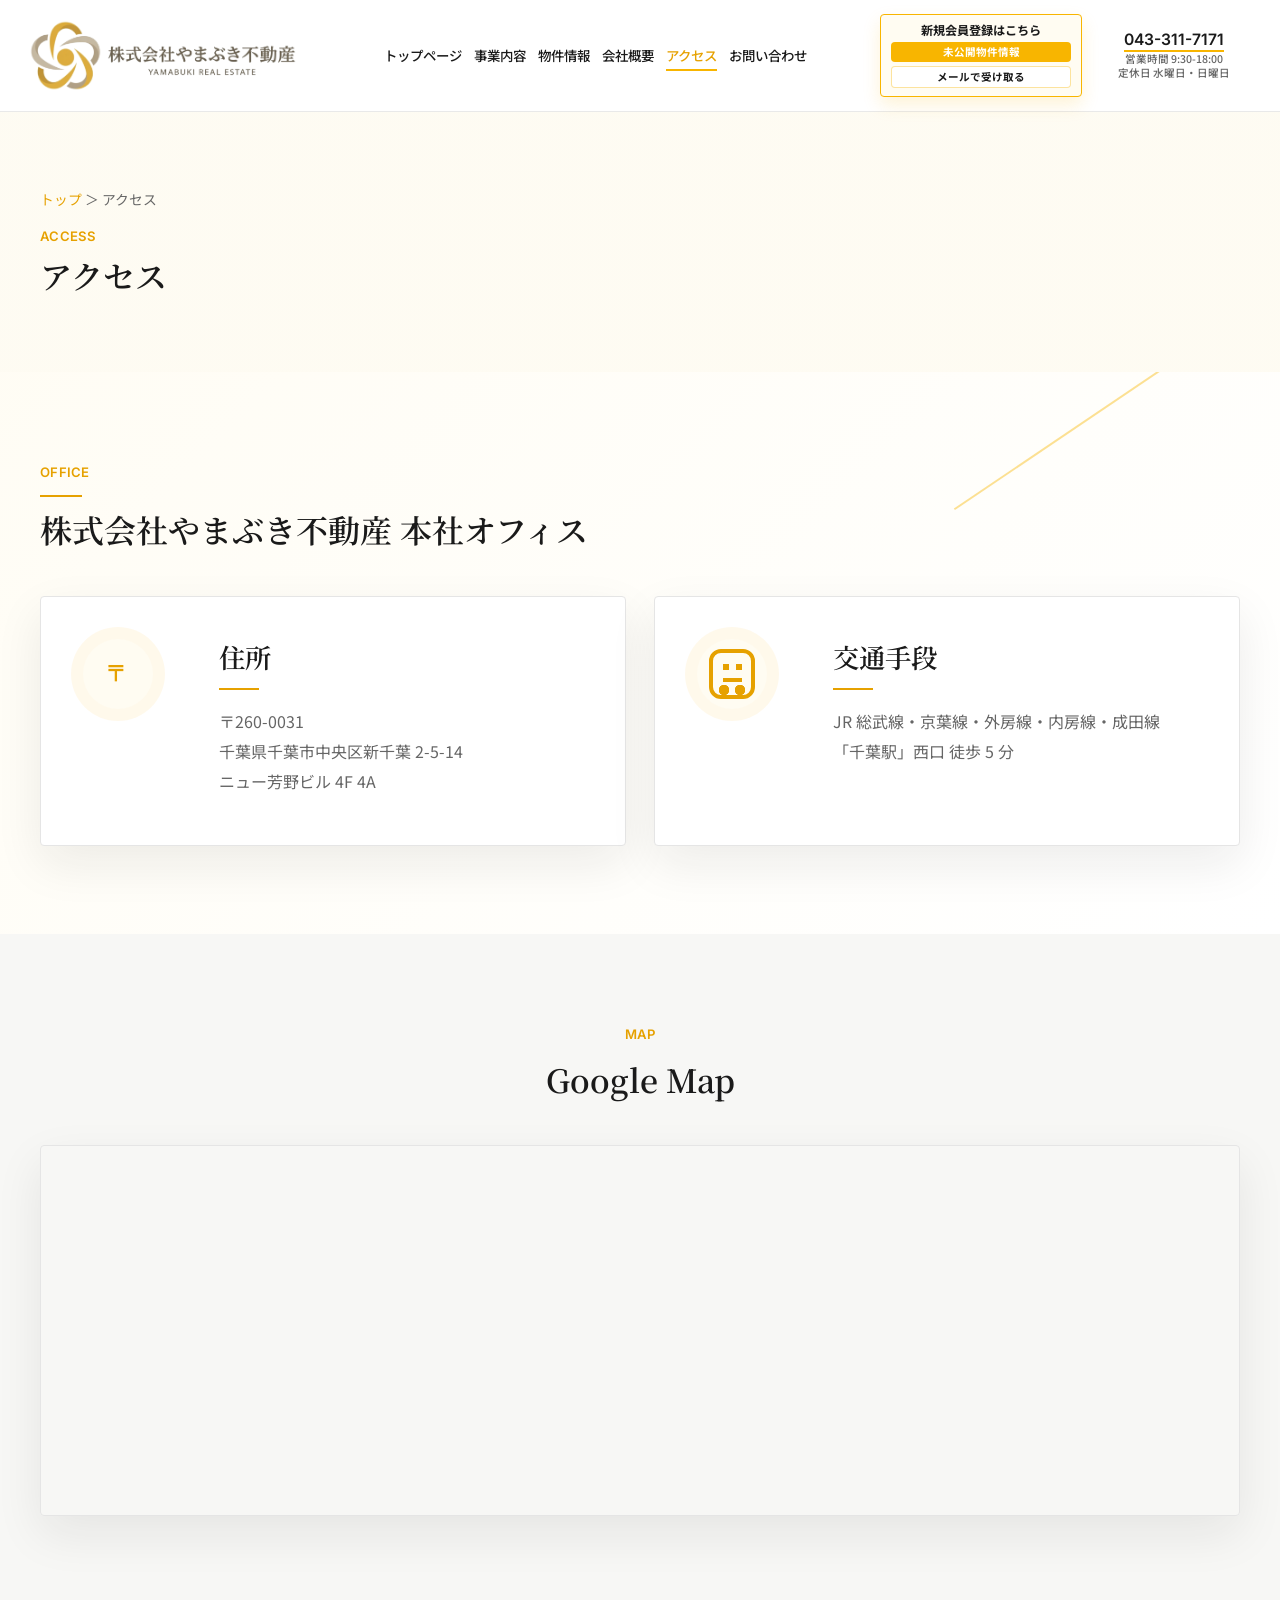
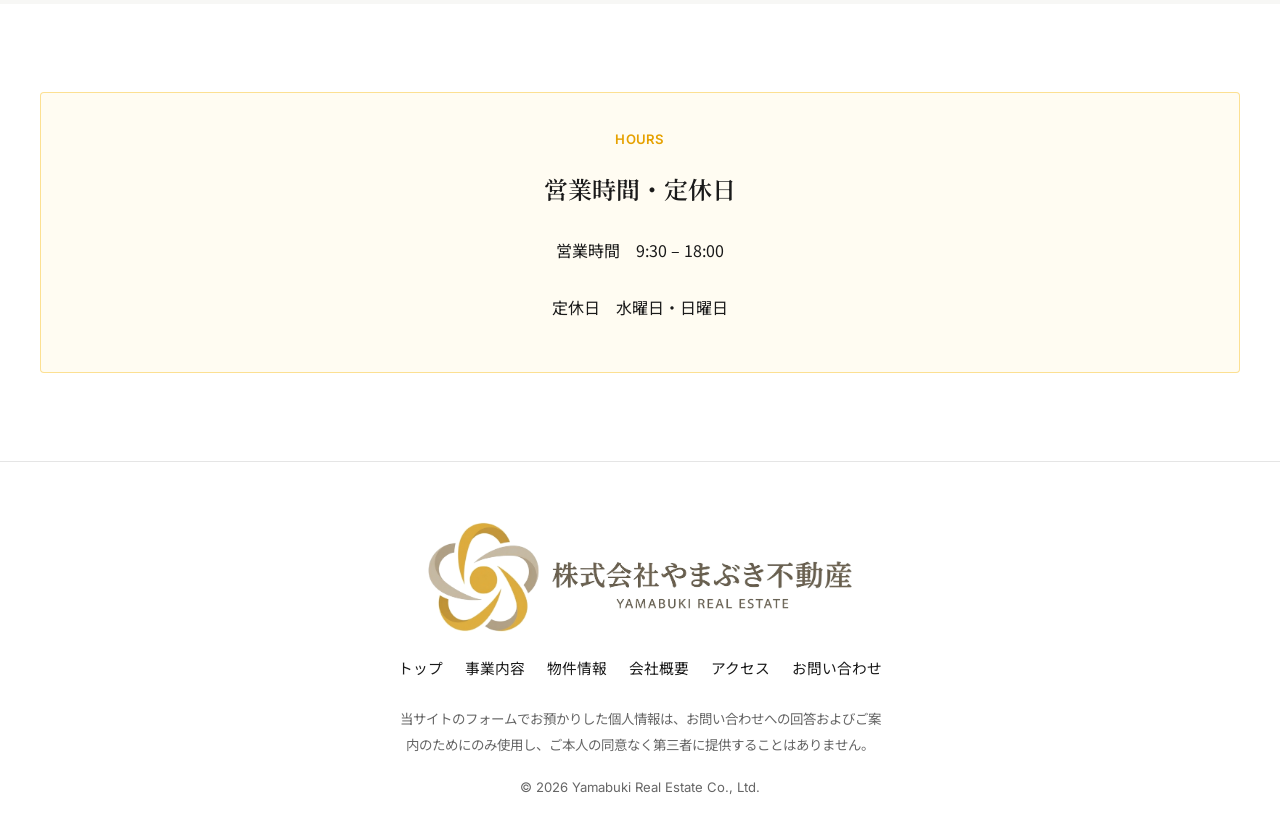
==== access.html @ e6d0cc7f "Initial website commit" ====
<!doctype html>
<html lang="ja">
  <head>
    <meta charset="utf-8">
    <meta name="viewport" content="width=device-width, initial-scale=1">
    <title>アクセス ｜ 株式会社やまぶき不動産</title>
    <meta name="description" content="千葉県千葉市中央区新千葉のオフィスへのアクセス・営業時間をご案内します。JR 千葉駅 西口より徒歩 5 分。">
    <meta property="og:type" content="website">
    <meta property="og:title" content="アクセス ｜ 株式会社やまぶき不動産">
    <meta property="og:description" content="千葉県千葉市中央区新千葉のオフィスへのアクセス・営業時間をご案内します。JR 千葉駅 西口より徒歩 5 分。">
    <meta property="og:image" content="https://yamabuki-re.co.jp/assets/og-image.jpg">
    <meta property="og:url" content="https://yamabuki-re.co.jp/access.html">
    <meta name="twitter:card" content="summary_large_image">
    <link rel="icon" href="assets/favicon.ico">
    <link rel="preconnect" href="https://fonts.googleapis.com">
    <link rel="preconnect" href="https://fonts.gstatic.com" crossorigin>
    <link href="https://fonts.googleapis.com/css2?family=Inter:wght@400;500;600&family=Noto+Sans+JP:wght@400;500;700&family=Noto+Serif+JP:wght@500;600&display=swap" rel="stylesheet">
    <link rel="stylesheet" href="styles.css">
    <script type="application/ld+json">
      {
        "@context": "https://schema.org",
        "@type": "RealEstateAgent",
        "name": "株式会社やまぶき不動産",
        "url": "https://yamabuki-re.co.jp/",
        "telephone": "+81-43-311-7171",
        "address": {
          "@type": "PostalAddress",
          "streetAddress": "新千葉2-5-14 ニュー芳野ビル4F 4A",
          "addressLocality": "千葉市中央区",
          "addressRegion": "千葉県",
          "postalCode": "260-0031",
          "addressCountry": "JP"
        },
        "openingHoursSpecification": [{
          "@type": "OpeningHoursSpecification",
          "dayOfWeek": ["Monday", "Tuesday", "Thursday", "Friday", "Saturday"],
          "opens": "09:30",
          "closes": "18:00"
        }]
      }
    </script>
  </head>
  <body>
    <header class="site-header" data-header>
      <a class="brand" href="index.html" aria-label="株式会社やまぶき不動産 トップへ">
        <img src="assets/logo-header-transparent.png" alt="株式会社やまぶき不動産">
      </a>
      <button class="menu-toggle" type="button" aria-label="メニューを開く" aria-expanded="false" data-menu-toggle>
        <span></span>
        <span></span>
      </button>
      <div class="header-panel" data-nav>
        <nav class="site-nav" aria-label="グローバルナビゲーション">
          <a href="index.html">トップページ</a>
          <a href="service.html">事業内容</a>
          <a href="property.html">物件情報</a>
          <a href="company.html">会社概要</a>
          <a class="is-active" href="access.html" aria-current="page">アクセス</a>
          <a href="contact.html">お問い合わせ</a>
        </nav>
        <div class="header-actions">
          <a class="member-card" href="property.html#member-form" aria-label="未公開物件情報のメール会員登録へ">
            <span>新規会員登録はこちら</span>
            <strong>未公開物件情報</strong>
            <em>メールで受け取る</em>
          </a>
          <div class="header-tel" aria-label="電話番号と営業時間">
            <a href="tel:0433117171">043-311-7171</a>
            <span>営業時間 9:30-18:00</span>
            <span>定休日 水曜日・日曜日</span>
          </div>
        </div>
      </div>
    </header>

    <main class="main-offset">
      <section class="page-hero page-hero--access" aria-labelledby="page-title">
        <div class="container">
          <div class="breadcrumb"><a href="index.html">トップ</a> ＞ アクセス</div>
          <p class="label">Access</p>
          <h1 id="page-title">アクセス</h1>
        </div>
      </section>

      <section class="section office-section" id="info" aria-labelledby="info-title">
        <div class="container">
          <div class="section__head">
            <p class="label">Office</p>
            <h2 id="info-title">株式会社やまぶき不動産 本社オフィス</h2>
          </div>
          <div class="overview-grid office-grid">
            <article class="info-card fade-in">
              <span class="office-icon office-icon--pin" aria-hidden="true"></span>
              <div class="office-card__body">
                <h3>住所</h3>
                <p>〒260-0031<br>千葉県千葉市中央区新千葉 2-5-14<br>ニュー芳野ビル 4F 4A</p>
              </div>
            </article>
            <article class="info-card fade-in">
              <span class="office-icon office-icon--train" aria-hidden="true"></span>
              <div class="office-card__body">
                <h3>交通手段</h3>
                <p>JR 総武線・京葉線・外房線・内房線・成田線<br>「千葉駅」西口 徒歩 5 分</p>
              </div>
            </article>
          </div>
        </div>
      </section>

      <section class="section section--gray" id="map" aria-labelledby="map-title">
        <div class="container">
          <div class="section__head section__head--center">
            <p class="label">Map</p>
            <h2 id="map-title">Google Map</h2>
          </div>
          <div class="map-frame">
            <iframe
              src="https://www.google.com/maps?q=%E5%8D%83%E8%91%89%E7%9C%8C%E5%8D%83%E8%91%89%E5%B8%82%E4%B8%AD%E5%A4%AE%E5%8C%BA%E6%96%B0%E5%8D%83%E8%91%892-5-14&output=embed"
              width="100%" height="360"
              style="border:0;"
              loading="lazy"
              referrerpolicy="no-referrer-when-downgrade"
              allowfullscreen></iframe>
          </div>
        </div>
      </section>

      <section class="section" id="hours" aria-labelledby="hours-title">
        <div class="container">
          <div class="hours-box fade-in">
            <p class="label">Hours</p>
            <h2 id="hours-title">営業時間・定休日</h2>
            <p>営業時間　9:30 – 18:00</p>
            <p>定休日　水曜日・日曜日</p>
          </div>
        </div>
      </section>
    </main>

    <footer class="site-footer">
      <div class="container footer-inner">
        <img class="footer-logo" src="assets/logo-header-transparent.png" alt="株式会社やまぶき不動産">
        <nav class="footer-nav" aria-label="フッターナビゲーション">
          <a href="index.html">トップ</a>
          <a href="service.html">事業内容</a>
          <a href="property.html">物件情報</a>
          <a href="company.html">会社概要</a>
          <a href="access.html">アクセス</a>
          <a href="contact.html">お問い合わせ</a>
        </nav>
        <p class="privacy-note">当サイトのフォームでお預かりした個人情報は、お問い合わせへの回答およびご案内のためにのみ使用し、ご本人の同意なく第三者に提供することはありません。</p>
        <p class="copyright">&copy; <span data-year></span> Yamabuki Real Estate Co., Ltd.</p>
      </div>
    </footer>

    <script src="script.js"></script>
  </body>
</html>
---- styles.css ----
:root {
  --yamabuki: #f8b500;
  --yamabuki-dark: #e6a100;
  --yamabuki-soft: #fffcf2;
  --text: #1a1a1a;
  --subtext: #666666;
  --border: #e5e5e5;
  --white: #ffffff;
  --gray: #f7f7f5;
  --shadow: 0 18px 48px rgba(26, 26, 26, 0.08);
  --max: 1200px;
}

* {
  box-sizing: border-box;
}

html {
  scroll-behavior: smooth;
}

body {
  margin: 0;
  color: var(--text);
  background: var(--white);
  font-family: "Noto Sans JP", "Yu Gothic", sans-serif;
  font-size: 16px;
  line-height: 1.9;
}

body.menu-open {
  overflow: hidden;
}

img {
  display: block;
  max-width: 100%;
}

a {
  color: inherit;
  text-decoration: none;
}

button,
input,
select,
textarea {
  font: inherit;
}

.container {
  width: min(var(--max), calc(100% - 48px));
  margin-inline: auto;
}

.site-header {
  position: fixed;
  z-index: 50;
  top: 0;
  left: 0;
  width: 100%;
  display: grid;
  grid-template-columns: minmax(260px, 360px) 1fr;
  gap: 22px;
  align-items: center;
  min-height: 112px;
  padding: 12px 48px;
  background: rgba(255, 255, 255, 0.96);
  border-bottom: 1px solid rgba(229, 229, 229, 0.85);
  backdrop-filter: blur(16px);
  transition: background-color 0.25s ease, box-shadow 0.25s ease, min-height 0.25s ease;
}

.site-header.is-scrolled {
  min-height: 96px;
  background: rgba(255, 255, 255, 0.98);
  box-shadow: 0 10px 28px rgba(26, 26, 26, 0.08);
}

.brand {
  display: inline-flex;
  align-items: center;
  min-width: 0;
}

.brand img {
  width: 340px;
  height: 84px;
  object-fit: contain;
  object-position: left center;
}

.header-panel {
  display: grid;
  grid-template-columns: minmax(420px, 1fr) auto;
  gap: 22px;
  align-items: center;
}

.site-nav {
  display: flex;
  justify-content: center;
  align-items: center;
  gap: clamp(14px, 1.8vw, 28px);
  white-space: nowrap;
}

.site-nav a {
  position: relative;
  padding: 10px 0;
  color: var(--text);
  font-weight: 500;
  font-size: 0.94rem;
  line-height: 1.4;
  transition: color 0.2s ease;
}

.site-nav a::after {
  position: absolute;
  right: 0;
  bottom: 4px;
  left: 0;
  height: 2px;
  background: var(--yamabuki);
  content: "";
  transform: scaleX(0);
  transform-origin: left;
  transition: transform 0.2s ease;
}

.site-nav a:hover,
.site-nav a:focus-visible,
.site-nav a.is-active {
  color: var(--yamabuki-dark);
}

.site-nav a:hover::after,
.site-nav a:focus-visible::after,
.site-nav a.is-active::after {
  transform: scaleX(1);
}

.header-actions {
  display: flex;
  gap: 14px;
  align-items: center;
  justify-content: flex-end;
  min-width: 392px;
}

.member-card {
  display: grid;
  gap: 4px;
  min-width: 202px;
  padding: 10px 14px;
  color: var(--text);
  background: var(--yamabuki-soft);
  border: 1px solid var(--yamabuki);
  border-radius: 4px;
  text-align: center;
  box-shadow: 0 8px 18px rgba(248, 181, 0, 0.16);
}

.member-card span {
  font-size: 0.86rem;
  font-weight: 700;
  line-height: 1.25;
}

.member-card strong,
.member-card em {
  display: block;
  padding: 3px 8px;
  color: #fff;
  background: var(--yamabuki);
  border-radius: 4px;
  font-size: 0.76rem;
  font-style: normal;
  font-weight: 700;
  line-height: 1.35;
}

.member-card em {
  color: var(--text);
  background: #fff;
  border: 1px solid rgba(248, 181, 0, 0.38);
}

.header-tel {
  display: grid;
  justify-items: center;
  color: var(--subtext);
  text-align: center;
  line-height: 1.35;
  min-width: 156px;
}

.header-tel a {
  color: var(--text);
  border-bottom: 2px solid var(--yamabuki);
  font-family: "Inter", sans-serif;
  font-size: 1.12rem;
  font-weight: 600;
  line-height: 1.25;
}

.header-tel span {
  font-size: 0.76rem;
  font-weight: 500;
}

.menu-toggle {
  display: none;
  width: 46px;
  height: 46px;
  align-items: center;
  justify-content: center;
  flex-direction: column;
  gap: 7px;
  padding: 0;
  background: var(--yamabuki);
  border: 0;
  border-radius: 50%;
  cursor: pointer;
}

.menu-toggle span {
  display: block;
  width: 20px;
  height: 2px;
  background: #fff;
}

.main-offset {
  padding-top: 112px;
}

.section {
  padding: 88px 0;
}

.section--soft {
  background: var(--yamabuki-soft);
}

.section--gray {
  background: var(--gray);
}

.section__head {
  max-width: 760px;
  margin-bottom: 44px;
}

.section__head--center {
  margin-inline: auto;
  text-align: center;
}

.label {
  margin: 0 0 10px;
  color: var(--yamabuki-dark);
  font-family: "Inter", sans-serif;
  font-size: 0.82rem;
  font-weight: 600;
  letter-spacing: 0.02em;
  text-transform: uppercase;
}

h1,
h2,
h3 {
  font-family: "Noto Serif JP", "Yu Mincho", serif;
  font-weight: 600;
  line-height: 1.4;
  text-wrap: balance;
  word-break: keep-all;
}

h1,
h2,
h3,
p {
  margin-top: 0;
}

.section__head h2,
.page-hero h1,
.cta-band h2,
.form-card h2,
.message-content h2,
.story-content h2 {
  margin-bottom: 0;
  font-size: 2rem;
}

.section__lead,
.lead {
  color: var(--subtext);
  font-size: 1.08rem;
}

.button {
  display: inline-flex;
  min-height: 50px;
  align-items: center;
  justify-content: center;
  gap: 10px;
  padding: 14px 32px;
  border: 1px solid transparent;
  border-radius: 4px;
  font-weight: 700;
  line-height: 1.4;
  cursor: pointer;
  transition: background-color 0.2s ease, color 0.2s ease, border-color 0.2s ease, transform 0.2s ease;
}

.button::after {
  content: ">";
  font-family: "Inter", sans-serif;
}

.button:hover,
.button:focus-visible {
  transform: translateY(-2px);
}

.button--primary {
  color: #fff;
  background: var(--yamabuki);
}

.button--primary:hover,
.button--primary:focus-visible {
  background: var(--yamabuki-dark);
}

.button--secondary {
  color: var(--text);
  background: transparent;
  border-color: var(--text);
}

.button--secondary:hover,
.button--secondary:focus-visible {
  color: #fff;
  background: var(--text);
}

.hero {
  position: relative;
  min-height: min(80vh, 720px);
  overflow: hidden;
  background:
    linear-gradient(90deg, rgba(0, 0, 0, 0.18), rgba(0, 0, 0, 0.04)),
    linear-gradient(135deg, rgba(248, 181, 0, 0.22), rgba(255, 255, 255, 0.08)),
    url("assets/hero.jpg") center / cover;
}

.hero__inner {
  position: relative;
  z-index: 1;
  display: grid;
  min-height: min(80vh, 720px);
  align-items: center;
  justify-items: end;
  width: min(var(--max), calc(100% - 96px));
  margin-inline: auto;
}

.vertical-title {
  display: flex;
  flex-direction: row-reverse;
  align-items: flex-start;
  justify-content: flex-end;
  gap: clamp(14px, 2vw, 28px);
  margin: 0 clamp(8px, 2vw, 28px) 0 0;
  color: #fff;
  font-size: clamp(2.7rem, 4.45vw, 4.8rem);
  line-height: 1.08;
  letter-spacing: 0;
}

.vertical-title span {
  display: inline-flex;
  align-items: center;
  justify-content: center;
  min-height: clamp(360px, 48vh, 520px);
  padding: 28px 16px;
  background: linear-gradient(180deg, rgba(248, 181, 0, 0.94), rgba(230, 161, 0, 0.9));
  box-shadow: 0 20px 46px rgba(26, 26, 26, 0.14);
  text-orientation: upright;
  writing-mode: vertical-rl;
}

.vertical-title span:nth-child(2) {
  min-height: clamp(300px, 38vh, 430px);
  margin-top: clamp(58px, 8vh, 96px);
}

.quick-lead {
  position: relative;
  display: grid;
  width: min(1040px, calc(100% - 96px));
  grid-template-columns: repeat(2, minmax(0, 1fr));
  gap: 28px;
  margin: 64px auto 0;
}

.quick-lead::after {
  position: absolute;
  right: 12%;
  bottom: -18px;
  left: 12%;
  height: 1px;
  background: linear-gradient(90deg, transparent, rgba(248, 181, 0, 0.42), transparent);
  content: "";
}

.card,
.quick-lead article,
.service-card,
.reason-card,
.link-card,
.overview-card,
.flow-card,
.info-card,
.form-card {
  background: #fff;
  border: 1px solid var(--border);
  border-radius: 4px;
  box-shadow: 0 10px 28px rgba(26, 26, 26, 0.04);
}

.quick-lead article,
.reason-card,
.overview-card,
.flow-card,
.info-card {
  padding: 28px;
}

.quick-lead article {
  position: relative;
  z-index: 1;
  min-height: 228px;
  overflow: hidden;
  padding: 34px 92px 34px 34px;
  border-top: 3px solid var(--yamabuki);
  box-shadow: 0 18px 42px rgba(26, 26, 26, 0.08);
}

.quick-lead article::before {
  position: absolute;
  top: 28px;
  right: 28px;
  width: 54px;
  height: 54px;
  background:
    linear-gradient(90deg, transparent 42%, var(--yamabuki-dark) 42% 58%, transparent 58%),
    linear-gradient(transparent 42%, var(--yamabuki-dark) 42% 58%, transparent 58%),
    var(--yamabuki-soft);
  border: 1px solid rgba(248, 181, 0, 0.25);
  border-radius: 50%;
  content: "";
}

.quick-lead span,
.card-number {
  color: var(--yamabuki-dark);
  font-family: "Inter", sans-serif;
  font-weight: 600;
}

.quick-lead span {
  display: inline-block;
  margin-bottom: 12px;
  font-size: 1.5rem;
}

.quick-lead h2,
.reason-card h3,
.overview-card h3,
.flow-card h3,
.info-card h3 {
  margin: 8px 0 12px;
  font-size: 1.25rem;
}

.quick-lead p,
.reason-card p,
.overview-card p,
.flow-card p,
.info-card p {
  margin-bottom: 0;
  color: var(--subtext);
}

.news {
  background: var(--gray);
}

.news-layout {
  display: grid;
  grid-template-columns: 220px 1fr;
  gap: 56px;
}

.news-list {
  border-top: 1px solid var(--border);
}

.news-item {
  display: grid;
  grid-template-columns: 140px 1fr;
  gap: 24px;
  padding: 22px 0;
  border-bottom: 1px solid var(--border);
}

.news-item time {
  color: var(--yamabuki-dark);
  font-family: "Inter", sans-serif;
  font-weight: 600;
}

.news-item p {
  margin: 0;
}

.news-item--empty {
  grid-template-columns: 1fr;
}

.service-grid,
.page-card-grid {
  display: grid;
  grid-template-columns: repeat(3, minmax(0, 1fr));
  gap: 24px;
}

.reason-grid {
  display: grid;
  grid-template-columns: repeat(2, minmax(0, 1fr));
  gap: 36px;
}

#reason {
  background: linear-gradient(135deg, #fff, var(--yamabuki-soft));
}

#reason.reason-section {
  padding: 96px 0;
  background:
    radial-gradient(circle at 50% 22%, rgba(248, 181, 0, 0.12), transparent 36%),
    linear-gradient(135deg, #fff, var(--yamabuki-soft));
}

#reason .section__head {
  margin-bottom: 50px;
}

.reason-card {
  position: relative;
  overflow: hidden;
  min-height: 260px;
  padding: 48px 52px;
  background: rgba(255, 255, 255, 0.94);
  border-color: rgba(248, 181, 0, 0.28);
  box-shadow: 0 20px 46px rgba(26, 26, 26, 0.08);
}

.reason-icon {
  display: grid;
  width: 62px;
  height: 62px;
  place-items: center;
  margin-bottom: 18px;
  color: var(--yamabuki-dark);
  background: var(--yamabuki-soft);
  border: 1px solid rgba(248, 181, 0, 0.24);
  border-radius: 50%;
  box-shadow: inset 0 0 0 8px rgba(255, 255, 255, 0.58);
}

.reason-icon svg {
  width: 34px;
  height: 34px;
  fill: none;
  stroke: currentColor;
  stroke-linecap: round;
  stroke-linejoin: round;
  stroke-width: 2.2;
}

.reason-icon--network svg {
  width: 38px;
  height: 38px;
}

.reason-card .card-number {
  display: inline-block;
  margin-bottom: 14px;
  font-size: 0.95rem;
}

.reason-card h3 {
  margin-top: 0;
  font-size: 1.65rem;
}

.reason-card p {
  line-height: 2;
}

.overview-intro {
  max-width: none;
  margin-inline: auto;
  padding: 48px 52px;
  background:
    linear-gradient(135deg, rgba(255, 252, 242, 0.72), rgba(255, 255, 255, 0.96)),
    #fff;
  border: 1px solid rgba(248, 181, 0, 0.22);
  border-left: 4px solid var(--yamabuki);
  border-radius: 4px;
  box-shadow: 0 20px 46px rgba(26, 26, 26, 0.08);
}

.overview-intro h2 {
  font-size: clamp(1.55rem, 2.2vw, 2.15rem);
  white-space: nowrap;
}

.overview-intro .section__lead {
  max-width: 980px;
  margin: 14px 0 0;
}

.overview-intro .label::after {
  display: block;
  width: 36px;
  height: 2px;
  margin-top: 10px;
  background: var(--yamabuki-dark);
  content: "";
}

.overview-grid {
  display: grid;
  grid-template-columns: repeat(2, minmax(0, 1fr));
  gap: 24px;
}

.overview-card {
  overflow: hidden;
}

.overview-card--media {
  padding: 0;
}

.overview-card__image {
  width: 100%;
  height: 260px;
  object-fit: cover;
}

.overview-card__body {
  display: flex;
  min-height: 280px;
  flex-direction: column;
  padding: 30px;
}

.overview-card__body .text-link {
  margin-top: auto;
}

.page-card-grid {
  grid-template-columns: repeat(4, minmax(0, 1fr));
}

.member-banner,
.cta-band {
  display: grid;
  grid-template-columns: minmax(0, 1fr) auto;
  gap: 28px;
  align-items: center;
  padding: 42px;
  background: var(--yamabuki-soft);
  border: 1px solid rgba(248, 181, 0, 0.4);
  border-radius: 4px;
}

.member-banner h2,
.cta-band h2 {
  margin-bottom: 8px;
}

.member-banner p,
.cta-band p {
  margin-bottom: 0;
  color: var(--subtext);
}

.link-card {
  display: flex;
  flex-direction: column;
  overflow: hidden;
  height: 100%;
}

.link-card__image {
  min-height: 180px;
  background:
    linear-gradient(135deg, rgba(248, 181, 0, 0.32), rgba(255, 255, 255, 0.1)),
    var(--gray);
  background-size: cover;
  background-position: center;
}

.link-card__image--service {
  background-image: linear-gradient(135deg, rgba(248, 181, 0, 0.22), rgba(255, 255, 255, 0.08)), url("assets/card-service.jpg");
}

.link-card__image--company {
  background-image: linear-gradient(135deg, rgba(248, 181, 0, 0.22), rgba(255, 255, 255, 0.08)), url("assets/card-company.jpg");
}

.link-card__image--access {
  background-image: linear-gradient(135deg, rgba(248, 181, 0, 0.22), rgba(255, 255, 255, 0.08)), url("assets/card-access.jpg");
}

.link-card__image--contact {
  background-image: linear-gradient(135deg, rgba(248, 181, 0, 0.22), rgba(255, 255, 255, 0.08)), url("assets/card-contact.jpg");
}

.link-card__body {
  display: flex;
  flex: 1;
  flex-direction: column;
  padding: 24px;
}

.link-card h3 {
  margin-bottom: 10px;
  font-size: 1.25rem;
}

.link-card p {
  margin-bottom: 18px;
  color: var(--subtext);
}

.text-link {
  display: inline-flex;
  align-items: center;
  gap: 8px;
  margin-top: auto;
  color: var(--yamabuki-dark);
  font-weight: 700;
}

.text-link::after {
  content: ">";
  font-family: "Inter", sans-serif;
}

.page-hero {
  min-height: 260px;
  display: grid;
  align-items: center;
  background:
    linear-gradient(rgba(255, 252, 242, 0.86), rgba(255, 252, 242, 0.86)),
    var(--gray);
  background-size: cover;
  background-position: center;
}

.page-hero--service {
  background-image: linear-gradient(rgba(255, 252, 242, 0.86), rgba(255, 252, 242, 0.86)), url("assets/page-hero/service.jpg");
}

.page-hero--property {
  background-image: linear-gradient(rgba(255, 252, 242, 0.86), rgba(255, 252, 242, 0.86)), url("assets/page-hero/property.jpg");
}

.page-hero--company {
  background-image: linear-gradient(rgba(255, 252, 242, 0.86), rgba(255, 252, 242, 0.86)), url("assets/page-hero/company.jpg");
}

.page-hero--access {
  background-image: linear-gradient(rgba(255, 252, 242, 0.86), rgba(255, 252, 242, 0.86)), url("assets/page-hero/access.jpg");
}

.page-hero--contact {
  background-image: linear-gradient(rgba(255, 252, 242, 0.86), rgba(255, 252, 242, 0.86)), url("assets/page-hero/contact.jpg");
}

.breadcrumb {
  margin-bottom: 12px;
  color: var(--subtext);
  font-size: 0.86rem;
}

.breadcrumb a {
  color: var(--yamabuki-dark);
}

.page-hero .label {
  margin-bottom: 4px;
}

.page-hero h1 {
  font-size: 2rem;
}

.service-card {
  padding: 30px;
}

.service-card h3 {
  margin: 10px 0 12px;
  font-size: 1.28rem;
}

.service-card p {
  color: var(--subtext);
}

.brokerage-diagram-image {
  max-width: 1120px;
  margin: 0 auto;
  overflow: hidden;
  background: #fffdf6;
  border: 1px solid rgba(248, 181, 0, 0.22);
  border-radius: 4px;
  box-shadow: var(--shadow);
}

.brokerage-diagram-image img {
  width: 100%;
  height: auto;
}

.brokerage-diagram {
  overflow: hidden;
  padding: 50px 42px;
  background:
    radial-gradient(circle at 50% 45%, rgba(248, 181, 0, 0.12), transparent 42%),
    linear-gradient(135deg, #fffdf6, #fff);
  border: 1px solid rgba(248, 181, 0, 0.22);
  border-radius: 4px;
  box-shadow: var(--shadow);
}

.brokerage-diagram__head {
  max-width: 820px;
  margin: 0 auto 34px;
  text-align: center;
}

.brokerage-diagram__head h3 {
  margin-bottom: 12px;
  color: #1f2f4f;
  font-size: clamp(1.7rem, 3vw, 2.55rem);
}

.brokerage-diagram__head p {
  margin-bottom: 0;
  color: var(--subtext);
}

.brokerage-diagram__body {
  position: relative;
  display: grid;
  grid-template-columns: minmax(170px, 0.75fr) minmax(260px, 1fr) minmax(170px, 0.75fr);
  grid-template-areas:
    "seller center buyer"
    ". contract .";
  gap: 22px 38px;
  align-items: center;
  max-width: 980px;
  margin-inline: auto;
}

.diagram-person,
.diagram-center,
.diagram-contract {
  background: rgba(255, 255, 255, 0.92);
  border: 1px solid rgba(248, 181, 0, 0.35);
  border-radius: 4px;
  box-shadow: 0 18px 42px rgba(26, 26, 26, 0.08);
}

.diagram-person {
  display: grid;
  justify-items: center;
  gap: 12px;
  padding: 24px 18px;
  text-align: center;
}

.diagram-person--seller {
  grid-area: seller;
  border-color: rgba(0, 128, 96, 0.25);
  background: linear-gradient(180deg, rgba(235, 255, 249, 0.76), rgba(255, 255, 255, 0.94));
}

.diagram-person--buyer {
  grid-area: buyer;
  border-color: rgba(39, 93, 171, 0.22);
  background: linear-gradient(180deg, rgba(239, 246, 255, 0.78), rgba(255, 255, 255, 0.94));
}

.diagram-person__icon {
  position: relative;
  width: 86px;
  height: 86px;
  border: 3px solid currentColor;
  border-radius: 50%;
  color: var(--yamabuki-dark);
}

.diagram-person__icon::before,
.diagram-person__icon::after {
  position: absolute;
  content: "";
}

.diagram-person__icon::before {
  top: 18px;
  left: 22px;
  width: 36px;
  height: 24px;
  border: 3px solid currentColor;
  border-bottom: 0;
  border-radius: 22px 22px 0 0;
}

.diagram-person__icon::after {
  right: 18px;
  bottom: -28px;
  left: 18px;
  height: 44px;
  border: 3px solid currentColor;
  border-bottom: 0;
  border-radius: 32px 32px 0 0;
}

.diagram-person--seller .diagram-person__icon {
  color: #0b8f70;
}

.diagram-person--buyer .diagram-person__icon {
  color: #255fab;
}

.diagram-person h4 {
  margin: 12px 0 4px;
  font-size: 1.8rem;
}

.diagram-person p {
  width: min(100%, 210px);
  margin: 0;
  padding: 8px 14px;
  background: #fff;
  border: 1px solid rgba(26, 26, 26, 0.08);
  border-radius: 4px;
  box-shadow: 0 10px 24px rgba(26, 26, 26, 0.06);
  font-weight: 700;
}

.diagram-center {
  grid-area: center;
  display: grid;
  justify-items: center;
  gap: 16px;
  min-height: 292px;
  padding: 30px;
  border-color: var(--yamabuki);
  text-align: center;
}

.diagram-center img {
  width: min(300px, 100%);
  max-height: 88px;
  object-fit: contain;
}

.diagram-center p {
  margin: 0;
  padding-top: 16px;
  border-top: 1px solid rgba(248, 181, 0, 0.42);
  font-weight: 700;
}

.diagram-building {
  position: relative;
  width: 82px;
  height: 92px;
  background: linear-gradient(90deg, #b98a18 0 24%, #f2c14c 24% 100%);
  border-radius: 4px 4px 0 0;
  box-shadow: inset 0 -8px 0 rgba(255, 255, 255, 0.24);
}

.diagram-building::before {
  position: absolute;
  inset: 16px 18px 16px 34px;
  background:
    linear-gradient(#fff 0 0) 0 0 / 12px 12px,
    linear-gradient(#fff 0 0) 22px 0 / 12px 12px,
    linear-gradient(#fff 0 0) 0 22px / 12px 12px,
    linear-gradient(#fff 0 0) 22px 22px / 12px 12px,
    linear-gradient(#fff 0 0) 0 44px / 12px 12px,
    linear-gradient(#fff 0 0) 22px 44px / 12px 12px;
  background-repeat: no-repeat;
  content: "";
}

.diagram-arrow {
  align-self: center;
  color: var(--yamabuki-dark);
  font-weight: 700;
  text-align: center;
}

.diagram-arrow--seller {
  grid-column: 1 / 3;
  grid-row: 1;
  justify-self: center;
  margin-left: 154px;
  transform: translateY(-74px);
}

.diagram-arrow--buyer {
  grid-column: 2 / 4;
  grid-row: 1;
  justify-self: center;
  margin-right: 154px;
  transform: translateY(-74px);
}

.diagram-contract {
  grid-area: contract;
  justify-self: center;
  min-width: min(360px, 100%);
  padding: 18px 30px;
  border-color: var(--yamabuki-dark);
  text-align: center;
}

.diagram-contract strong,
.diagram-contract span {
  display: block;
}

.diagram-contract strong {
  color: var(--yamabuki-dark);
  font-family: "Noto Serif JP", "Yu Mincho", serif;
  font-size: 1.9rem;
}

.diagram-contract span {
  color: var(--subtext);
  font-weight: 700;
}

.flow-grid {
  display: grid;
  grid-template-columns: repeat(4, minmax(0, 1fr));
  gap: 18px;
}

.flow-grid--three {
  grid-template-columns: repeat(3, minmax(0, 1fr));
}

.flow-card {
  position: relative;
}

.flow-card__badge {
  display: inline-flex;
  width: 42px;
  height: 42px;
  align-items: center;
  justify-content: center;
  color: #fff;
  background: var(--yamabuki);
  border-radius: 50%;
  font-family: "Inter", sans-serif;
  font-weight: 600;
}

.badge-copy {
  display: inline-flex;
  margin-top: 28px;
  padding: 8px 14px;
  color: var(--text);
  background: var(--yamabuki-soft);
  border: 1px solid var(--yamabuki);
  border-radius: 999px;
  font-weight: 700;
}

.hm-title {
  margin: 34px 0 16px;
  font-size: 1.35rem;
}

.hm-grid {
  display: grid;
  grid-template-columns: repeat(6, minmax(0, 1fr));
  gap: 12px;
  margin-top: 0;
}

.hm-logo {
  display: grid;
  min-height: 64px;
  place-items: center;
  padding: 12px;
  background: #fff;
  border: 1px solid var(--yamabuki);
  border-radius: 4px;
  text-align: center;
}

.hm-logo__text {
  font-size: 0.9rem;
  font-weight: 700;
  line-height: 1.35;
}

.note {
  color: var(--subtext);
  font-size: 0.88rem;
}

.tags {
  display: flex;
  flex-wrap: wrap;
  gap: 12px;
}

.tags span {
  display: inline-flex;
  align-items: center;
  min-height: 38px;
  padding: 7px 16px;
  color: var(--text);
  background: var(--yamabuki-soft);
  border: 1px solid var(--yamabuki);
  border-radius: 999px;
  font-weight: 500;
}

.property-feature-grid {
  display: grid;
  grid-template-columns: repeat(2, minmax(0, 1fr));
  gap: 24px;
  margin-top: 32px;
}

.property-feature-card {
  position: relative;
  overflow: hidden;
  min-height: 220px;
  padding: 34px;
  background: #fff;
  border: 1px solid rgba(248, 181, 0, 0.32);
  border-radius: 4px;
  box-shadow: var(--shadow);
}

.property-feature-card::before {
  position: absolute;
  inset: 0 auto 0 0;
  width: 6px;
  background: var(--yamabuki);
  content: "";
}

.property-feature-card span {
  color: var(--yamabuki-dark);
  font-family: "Inter", sans-serif;
  font-weight: 700;
}

.property-feature-card h3 {
  margin: 10px 0 14px;
  font-size: 1.65rem;
}

.property-feature-card p {
  margin: 0;
  color: var(--subtext);
}

.form-card {
  padding: 34px;
}

.form-card + .form-card {
  margin-top: 32px;
}

.form-card h2 {
  margin-bottom: 8px;
}

.form-card__lead {
  margin-bottom: 28px;
  color: var(--subtext);
}

.form-grid {
  display: grid;
  grid-template-columns: repeat(2, minmax(0, 1fr));
  gap: 18px;
}

.form-grid .is-full {
  grid-column: 1 / -1;
}

label {
  display: grid;
  gap: 8px;
  font-weight: 500;
}

input,
textarea,
select {
  width: 100%;
  padding: 13px 14px;
  color: var(--text);
  background: #fff;
  border: 1px solid var(--border);
  border-radius: 4px;
  line-height: 1.5;
}

textarea {
  resize: vertical;
}

input:focus,
textarea:focus,
select:focus {
  outline: 2px solid rgba(248, 181, 0, 0.18);
  border-color: var(--yamabuki);
}

.form-actions {
  display: flex;
  flex-wrap: wrap;
  gap: 16px;
  align-items: center;
  margin-top: 24px;
}

.form-message {
  min-height: 1.8em;
  margin: 0;
  color: var(--yamabuki-dark);
  font-weight: 700;
}

.message-section {
  background: linear-gradient(135deg, var(--yamabuki-soft), #fff);
}

.message-card {
  position: relative;
  max-width: 980px;
  margin-inline: auto;
  padding: 48px 58px;
  background: rgba(255, 255, 255, 0.92);
  border: 1px solid rgba(248, 181, 0, 0.2);
  border-left: 6px solid var(--yamabuki);
  border-radius: 4px;
  box-shadow: var(--shadow);
}

.message-card::after {
  position: absolute;
  right: 34px;
  bottom: 28px;
  color: rgba(248, 181, 0, 0.12);
  font-family: "Noto Serif JP", "Yu Mincho", serif;
  font-size: 7rem;
  line-height: 1;
  content: "山吹";
  writing-mode: vertical-rl;
}

.message-card .label,
.story-content .label {
  margin-bottom: 6px;
}

.message-card h2,
.story-content h2 {
  margin-bottom: 32px;
}

.message-card p,
.story-content p {
  max-width: 780px;
  line-height: 2.05;
  text-wrap: pretty;
}

.prose {
  color: var(--text);
  font-size: 1rem;
  line-height: 2;
}

.prose p {
  margin-bottom: 1.35em;
}

.signature {
  margin-top: 32px;
  text-align: right;
  font-weight: 700;
}

.story-content {
  max-width: 900px;
  margin-inline: auto;
  padding: 0 24px;
}

.story-logo {
  width: min(520px, 88vw);
  max-height: 130px;
  margin: 0 auto 32px;
  object-fit: contain;
}

.company-list {
  overflow: hidden;
  background: #fff;
  border: 1px solid var(--border);
  border-radius: 4px;
}

.company-list div {
  display: grid;
  grid-template-columns: 200px 1fr;
  min-height: 66px;
  border-bottom: 1px solid var(--border);
}

.company-list div:last-child {
  border-bottom: 0;
}

.company-list dt,
.company-list dd {
  display: flex;
  align-items: center;
  margin: 0;
  padding: 18px 24px;
}

.company-list dt {
  background: var(--yamabuki-soft);
  font-weight: 700;
}

.map-frame {
  overflow: hidden;
  border: 1px solid var(--border);
  border-radius: 4px;
  box-shadow: var(--shadow);
}

.office-section {
  position: relative;
  overflow: hidden;
  background:
    linear-gradient(135deg, rgba(255, 252, 242, 0.82), rgba(255, 255, 255, 0.96)),
    #fff;
}

.office-section::after {
  position: absolute;
  top: 0;
  right: -120px;
  width: 420px;
  height: 220px;
  border-top: 2px solid rgba(248, 181, 0, 0.42);
  transform: rotate(-34deg);
  content: "";
}

.office-section .section__head {
  position: relative;
  z-index: 1;
  max-width: none;
}

.office-section .label::after {
  display: block;
  width: 42px;
  height: 2px;
  margin-top: 10px;
  background: var(--yamabuki-dark);
  content: "";
}

.office-grid {
  position: relative;
  z-index: 1;
  gap: 28px;
}

.office-grid .info-card {
  display: grid;
  grid-template-columns: 108px 1fr;
  gap: 28px;
  min-height: 250px;
  padding: 42px;
  box-shadow: var(--shadow);
}

.office-grid .info-card h3 {
  position: relative;
  margin-top: 0;
  margin-bottom: 30px;
  font-size: 1.65rem;
}

.office-grid .info-card h3::after {
  position: absolute;
  bottom: -14px;
  left: 0;
  width: 40px;
  height: 2px;
  background: var(--yamabuki-dark);
  content: "";
}

.office-icon {
  position: relative;
  display: inline-grid;
  width: 70px;
  height: 70px;
  place-items: center;
  color: var(--yamabuki-dark);
  background: var(--yamabuki-soft);
  border-radius: 50%;
  box-shadow: 0 0 0 12px rgba(248, 181, 0, 0.08);
}

.office-icon::before {
  display: block;
  font-family: "Inter", sans-serif;
  font-size: 1.35rem;
  font-weight: 700;
}

.office-icon--pin::before {
  content: "〒";
}

.office-icon--train::before {
  width: 38px;
  height: 42px;
  background:
    linear-gradient(currentColor 0 0) 10px 11px / 6px 6px,
    linear-gradient(currentColor 0 0) 23px 11px / 6px 6px,
    linear-gradient(currentColor 0 0) 10px 25px / 19px 4px,
    radial-gradient(circle at 11px 37px, currentColor 0 5px, transparent 5.5px),
    radial-gradient(circle at 27px 37px, currentColor 0 5px, transparent 5.5px);
  background-repeat: no-repeat;
  border: 4px solid currentColor;
  border-radius: 12px;
  content: "";
}

.hours-box,
.tel-box {
  display: grid;
  justify-items: center;
  gap: 10px;
  padding: 34px;
  background: var(--yamabuki-soft);
  border: 1px solid rgba(248, 181, 0, 0.4);
  border-radius: 4px;
  text-align: center;
}

.tel-box a {
  color: var(--text);
  border-bottom: 3px solid var(--yamabuki);
  font-family: "Inter", sans-serif;
  font-size: 2rem;
  font-weight: 600;
  line-height: 1.2;
}

.site-footer {
  padding: 56px 0 34px;
  background: #fff;
  border-top: 1px solid var(--border);
}

.footer-inner {
  display: grid;
  justify-items: center;
  gap: 18px;
  text-align: center;
}

.footer-logo {
  width: min(460px, 86vw);
  max-height: 118px;
  object-fit: contain;
}

.footer-nav {
  display: flex;
  flex-wrap: wrap;
  justify-content: center;
  gap: 14px 22px;
  font-size: 0.92rem;
}

.footer-nav a:hover,
.footer-nav a:focus-visible {
  color: var(--yamabuki-dark);
}

.privacy-note {
  max-width: 680px;
  margin: 6px auto 0;
  color: var(--subtext);
  font-size: 0.84rem;
  line-height: 1.9;
  text-align: center;
  text-wrap: balance;
}

.copyright {
  margin: 0;
  color: var(--subtext);
  font-family: "Inter", sans-serif;
  font-size: 0.82rem;
}

.fade-in {
  opacity: 0;
  transform: translateY(20px);
  transition: opacity 0.6s ease, transform 0.6s ease;
}

.fade-in.is-visible {
  opacity: 1;
  transform: translateY(0);
}

@media (max-width: 1280px) {
  .site-header {
    grid-template-columns: 280px 1fr;
    gap: 16px;
    padding-inline: 28px;
  }

  .brand img {
    width: 270px;
    height: 74px;
  }

  .header-panel {
    gap: 14px;
  }

  .site-nav {
    gap: 12px;
  }

  .site-nav a {
    font-size: 0.84rem;
  }

  .header-actions {
    min-width: 342px;
  }

  .member-card {
    padding: 8px 10px;
  }

  .member-card span {
    font-size: 0.76rem;
  }

  .member-card strong,
  .member-card em {
    font-size: 0.66rem;
  }

  .header-tel a {
    font-size: 0.98rem;
  }

  .header-tel span {
    font-size: 0.66rem;
  }
}

@media (max-width: 1024px) {
  .site-header {
    grid-template-columns: 1fr auto;
    min-height: 88px;
    padding: 12px 24px;
  }

  .brand img {
    width: 284px;
    height: 70px;
  }

  .menu-toggle {
    display: inline-flex;
    justify-self: end;
  }

  .header-panel {
    position: fixed;
    top: 88px;
    right: 24px;
    left: 24px;
    display: grid;
    grid-template-columns: 1fr;
    gap: 18px;
    padding: 22px;
    background: rgba(255, 255, 255, 0.98);
    border: 1px solid var(--border);
    border-radius: 4px;
    box-shadow: var(--shadow);
    opacity: 0;
    pointer-events: none;
    transform: translateY(-8px);
    transition: opacity 0.2s ease, transform 0.2s ease;
  }

  .header-panel.is-open {
    opacity: 1;
    pointer-events: auto;
    transform: translateY(0);
  }

  .site-nav {
    display: grid;
    gap: 6px;
    justify-content: stretch;
  }

  .site-nav a {
    padding: 10px 0;
    font-size: 1rem;
  }

  .header-actions {
    min-width: 0;
    justify-content: flex-start;
  }

  .main-offset {
    padding-top: 88px;
  }

  .quick-lead,
  .reason-grid,
  .service-grid,
  .overview-grid,
  .flow-grid,
  .page-card-grid {
    grid-template-columns: repeat(2, minmax(0, 1fr));
  }

  .overview-intro h2 {
    white-space: normal;
  }

  .brokerage-diagram__body {
    grid-template-columns: 1fr;
    grid-template-areas:
      "seller"
      "center"
      "buyer"
      "contract";
  }

  .diagram-arrow {
    display: none;
  }

  .news-layout,
  .member-banner,
  .cta-band {
    grid-template-columns: 1fr;
  }

  .hm-grid {
    grid-template-columns: repeat(3, minmax(0, 1fr));
  }
}

@media (max-width: 767px) {
  body {
    font-size: 15px;
  }

  .container,
  .quick-lead,
  .hero__inner {
    width: calc(100% - 48px);
  }

  .site-header {
    min-height: 78px;
    padding-inline: 18px;
  }

  .brand img {
    width: 230px;
    height: 58px;
  }

  .header-panel {
    top: 78px;
    right: 18px;
    left: 18px;
  }

  .main-offset {
    padding-top: 78px;
  }

  .section {
    padding: 64px 0;
  }

  .hero {
    min-height: min(70vh, 560px);
  }

  .hero__inner {
    min-height: min(70vh, 560px);
  }

  .vertical-title {
    gap: 10px;
    font-size: 2.55rem;
  }

  .vertical-title span {
    min-height: 0;
    padding: 16px 9px;
  }

  .vertical-title span:nth-child(2) {
    margin-top: 46px;
  }

  .header-actions {
    flex-direction: column;
    align-items: stretch;
  }

  .member-card,
  .header-tel {
    width: 100%;
  }

  .page-hero {
    min-height: 220px;
  }

  .page-hero h1,
  .section__head h2,
  .cta-band h2,
  .form-card h2,
  .message-content h2,
  .story-content h2 {
    font-size: 1.65rem;
  }

  .quick-lead,
  .reason-grid,
  .service-grid,
  .overview-grid,
  .flow-grid,
  .page-card-grid,
  .form-grid {
    grid-template-columns: 1fr;
  }

  .news-item {
    grid-template-columns: 1fr;
    gap: 4px;
  }

  .member-banner,
  .cta-band,
  .form-card,
  .quick-lead article,
  .reason-card,
  .overview-card,
  .flow-card,
  .info-card,
  .brokerage-diagram,
  .property-feature-card,
  .message-card {
    padding: 24px;
  }

  .diagram-person,
  .diagram-center {
    min-height: 0;
    padding: 24px;
  }

  .diagram-center img {
    width: min(230px, 100%);
  }

  .overview-card--media {
    padding: 0;
  }

  .overview-card__image {
    height: 220px;
  }

  .overview-card__body {
    padding: 24px;
  }

  .hm-grid {
    grid-template-columns: repeat(2, minmax(0, 1fr));
  }

  .property-feature-grid {
    grid-template-columns: 1fr;
  }

  .message-card::after {
    display: none;
  }

  .story-logo {
    width: min(400px, 88vw);
    margin-bottom: 28px;
  }

  .office-grid .info-card {
    grid-template-columns: 1fr;
    gap: 18px;
    min-height: 0;
  }

  .office-icon {
    width: 62px;
    height: 62px;
  }

  .company-list div {
    grid-template-columns: 1fr;
  }

  .company-list dt {
    padding-bottom: 8px;
  }

  .company-list dd {
    padding-top: 8px;
  }

  .button,
  .form-actions .button {
    width: 100%;
  }

  .tel-box a {
    font-size: 1.55rem;
  }
}
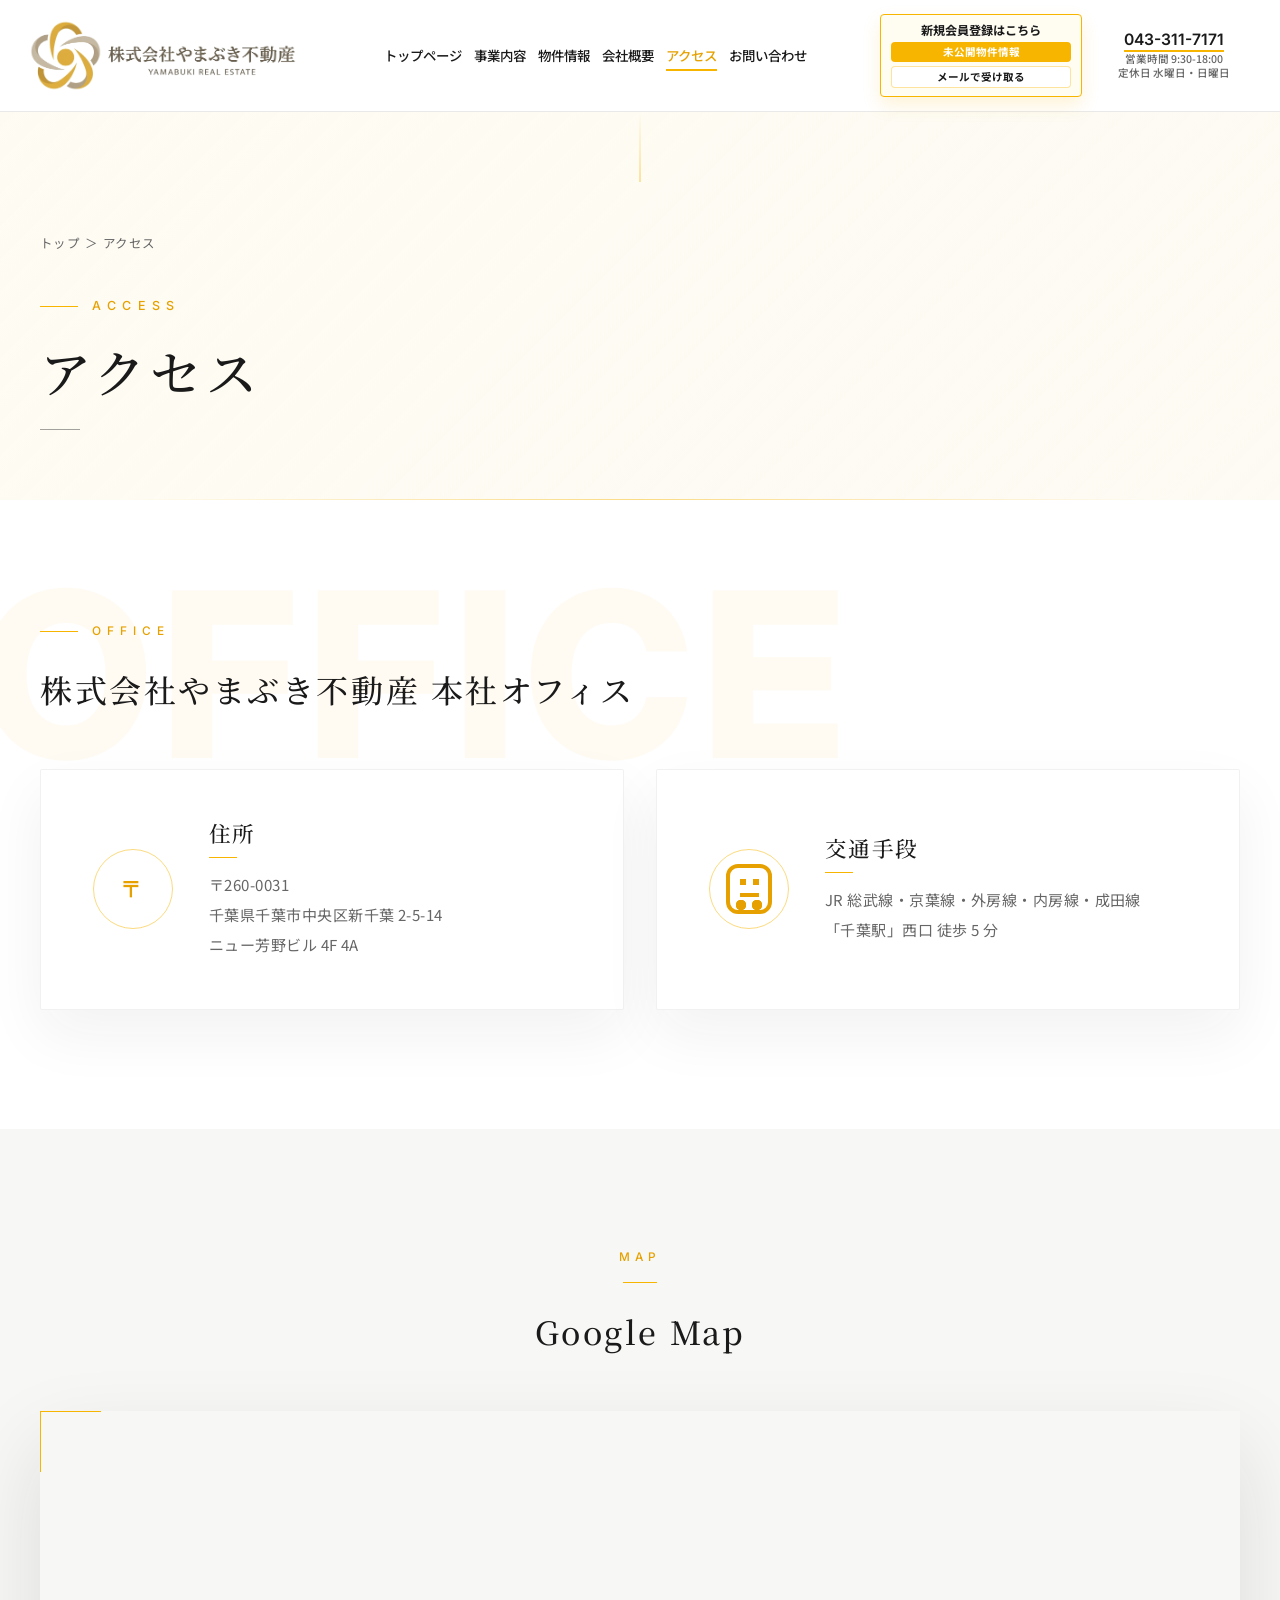
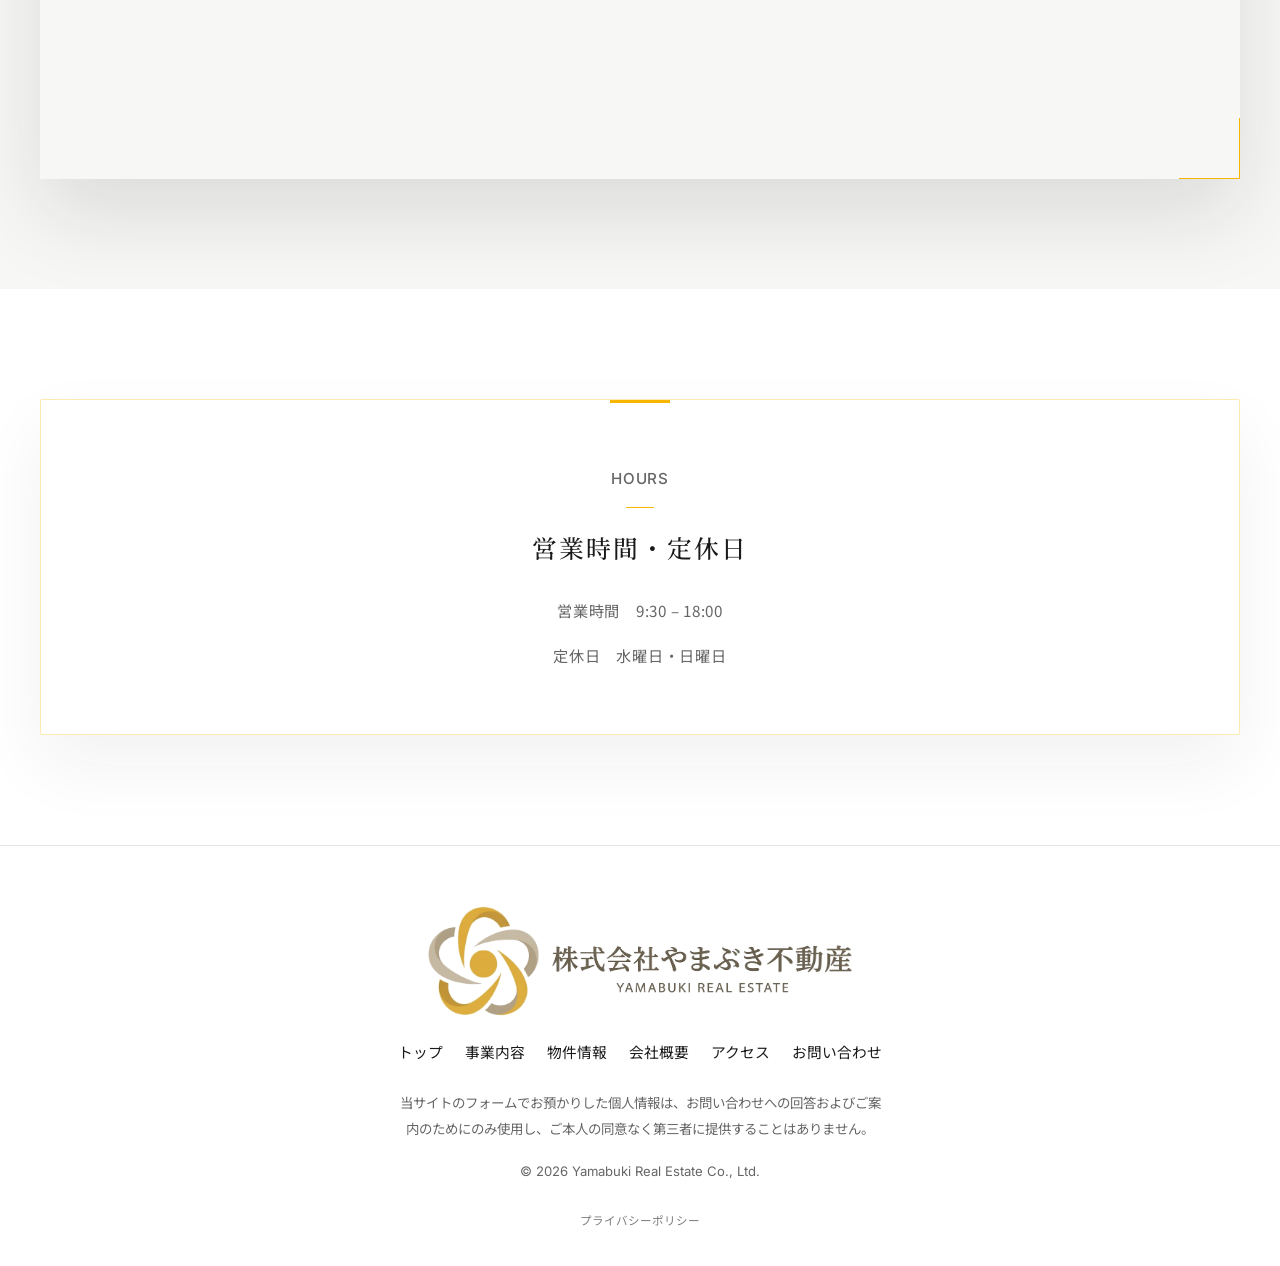
==== commit fb222469: "ローディング・ヒーロー演出・全ページデザイン刷新 主な変更: - 初回訪問のみ表示するブランドローディング画面を追加（観音開きカーテン + ロゴ→ヘッダー変身） - トップヒーローを「ホライズン・オー" ====
--- a/access.html
+++ b/access.html
@@ -41,6 +41,32 @@
     </script>
   </head>
   <body>
+    <div class="loader" data-loader aria-hidden="true">
+      <span class="loader__flash" aria-hidden="true"></span>
+      <div class="loader__curtain loader__curtain--top"></div>
+      <div class="loader__curtain loader__curtain--bottom"></div>
+      <div class="loader__inner">
+        <div class="loader__stage">
+          <span class="loader__rays" aria-hidden="true"></span>
+          <span class="loader__ring loader__ring--outer" aria-hidden="true"></span>
+          <span class="loader__ring loader__ring--mid" aria-hidden="true"></span>
+          <span class="loader__ring loader__ring--inner" aria-hidden="true"></span>
+          <span class="loader__glow" aria-hidden="true"></span>
+          <span class="loader__burst" aria-hidden="true"></span>
+          <span class="loader__sparkle loader__sparkle--1" aria-hidden="true"></span>
+          <span class="loader__sparkle loader__sparkle--2" aria-hidden="true"></span>
+          <span class="loader__sparkle loader__sparkle--3" aria-hidden="true"></span>
+          <span class="loader__sparkle loader__sparkle--4" aria-hidden="true"></span>
+          <span class="loader__sparkle loader__sparkle--5" aria-hidden="true"></span>
+          <span class="loader__sparkle loader__sparkle--6" aria-hidden="true"></span>
+          <span class="loader__sparkle loader__sparkle--7" aria-hidden="true"></span>
+          <span class="loader__sparkle loader__sparkle--8" aria-hidden="true"></span>
+          <img class="loader__logo" src="assets/logo-header-transparent.png" alt="">
+        </div>
+        <p class="loader__brand"><span>YAMABUKI</span><em>REAL ESTATE</em></p>
+        <div class="loader__bar"><i></i></div>
+      </div>
+    </div>
     <header class="site-header" data-header>
       <a class="brand" href="index.html" aria-label="株式会社やまぶき不動産 トップへ">
         <img src="assets/logo-header-transparent.png" alt="株式会社やまぶき不動産">
@@ -150,6 +176,7 @@
         </nav>
         <p class="privacy-note">当サイトのフォームでお預かりした個人情報は、お問い合わせへの回答およびご案内のためにのみ使用し、ご本人の同意なく第三者に提供することはありません。</p>
         <p class="copyright">&copy; <span data-year></span> Yamabuki Real Estate Co., Ltd.</p>
+        <p class="footer-legal"><a href="privacy.html">プライバシーポリシー</a></p>
       </div>
     </footer>
 
--- a/styles.css
+++ b/styles.css
@@ -237,7 +237,7 @@
 }
 
 .section {
-  padding: 88px 0;
+  padding: 110px 0;
 }
 
 .section--soft {
@@ -259,13 +259,78 @@
 }
 
 .label {
-  margin: 0 0 10px;
+  margin: 0 0 14px;
   color: var(--yamabuki-dark);
   font-family: "Inter", sans-serif;
-  font-size: 0.82rem;
-  font-weight: 600;
-  letter-spacing: 0.02em;
+  font-size: 0.74rem;
+  font-weight: 500;
+  letter-spacing: 0.42em;
   text-transform: uppercase;
+}
+
+.section__head h2,
+.cta-band h2,
+.form-card h2,
+.message-content h2,
+.story-content h2 {
+  font-family: "Noto Serif JP", "Yu Mincho", serif;
+  font-weight: 500;
+  letter-spacing: 0.08em;
+  line-height: 1.5;
+}
+
+.section__head {
+  margin-bottom: 56px;
+}
+
+.section__head--center {
+  text-align: center;
+}
+
+.section__head--center .label {
+  position: relative;
+  display: inline-block;
+  padding-bottom: 14px;
+  margin-bottom: 24px;
+}
+
+.section__head--center .label::after {
+  content: "";
+  position: absolute;
+  left: 50%;
+  bottom: 0;
+  width: 34px;
+  height: 1px;
+  background: var(--yamabuki);
+  transform: translateX(-50%);
+}
+
+.section__head:not(.section__head--center) > .label {
+  position: relative;
+  padding-left: 52px;
+  margin-bottom: 22px;
+}
+
+.section__head:not(.section__head--center) > .label::before {
+  content: "";
+  position: absolute;
+  left: 0;
+  top: 50%;
+  width: 38px;
+  height: 1px;
+  background: var(--yamabuki);
+}
+
+.section__head h2 {
+  font-size: clamp(1.6rem, 2.6vw, 2.2rem);
+}
+
+.section__lead {
+  margin-top: 22px;
+  max-width: 760px;
+  line-height: 2.05;
+  letter-spacing: 0.04em;
+  color: var(--subtext);
 }
 
 h1,
@@ -302,38 +367,64 @@
 }
 
 .button {
+  position: relative;
   display: inline-flex;
   min-height: 50px;
   align-items: center;
   justify-content: center;
   gap: 10px;
-  padding: 14px 32px;
+  padding: 14px 36px;
   border: 1px solid transparent;
   border-radius: 4px;
   font-weight: 700;
   line-height: 1.4;
   cursor: pointer;
-  transition: background-color 0.2s ease, color 0.2s ease, border-color 0.2s ease, transform 0.2s ease;
+  overflow: hidden;
+  isolation: isolate;
+  transition:
+    color 0.5s cubic-bezier(0.16, 1, 0.3, 1),
+    border-color 0.5s cubic-bezier(0.16, 1, 0.3, 1),
+    transform 0.45s cubic-bezier(0.16, 1, 0.3, 1),
+    box-shadow 0.5s cubic-bezier(0.16, 1, 0.3, 1);
 }
 
 .button::after {
   content: ">";
   font-family: "Inter", sans-serif;
+  transform: translateX(0);
+  transition: transform 0.5s cubic-bezier(0.16, 1, 0.3, 1);
+}
+
+.button::before {
+  content: "";
+  position: absolute;
+  inset: 0;
+  background: var(--yamabuki-dark);
+  transform: scaleX(0);
+  transform-origin: left center;
+  transition: transform 0.6s cubic-bezier(0.83, 0, 0.17, 1);
+  z-index: -1;
 }
 
 .button:hover,
 .button:focus-visible {
-  transform: translateY(-2px);
+  transform: translateY(-3px);
+  box-shadow: 0 18px 36px rgba(248, 181, 0, 0.22);
+}
+
+.button:hover::after,
+.button:focus-visible::after {
+  transform: translateX(6px);
+}
+
+.button:hover::before,
+.button:focus-visible::before {
+  transform: scaleX(1);
 }
 
 .button--primary {
   color: #fff;
   background: var(--yamabuki);
-}
-
-.button--primary:hover,
-.button--primary:focus-visible {
-  background: var(--yamabuki-dark);
 }
 
 .button--secondary {
@@ -342,25 +433,173 @@
   border-color: var(--text);
 }
 
+.button--secondary::before {
+  background: var(--text);
+}
+
 .button--secondary:hover,
 .button--secondary:focus-visible {
   color: #fff;
-  background: var(--text);
+  border-color: var(--text);
 }
 
 .hero {
   position: relative;
-  min-height: min(80vh, 720px);
+  min-height: min(82vh, 740px);
   overflow: hidden;
+  background: #f5f2eb;
+}
+
+.hero__media {
+  position: absolute;
+  inset: 0;
+  z-index: 0;
+  overflow: hidden;
+  transform: translate3d(0, calc(var(--scroll-y, 0px) * -0.08), 0);
+  will-change: transform;
+}
+
+.hero__zoom {
+  position: absolute;
+  inset: 0;
+  overflow: hidden;
+}
+
+.hero__image {
+  position: absolute;
+  inset: 0;
+  background-image: url("assets/hero.jpg");
+  background-size: cover;
+  background-position: center;
+  transform: scale(1.12);
+  transition: transform 3.6s cubic-bezier(0.16, 1, 0.3, 1) 0.3s;
+  will-change: transform;
+}
+
+body.is-ready .hero__image {
+  transform: scale(1);
+  animation: hero-breath 26s ease-in-out 5s infinite alternate;
+}
+
+@keyframes hero-breath {
+  0% { transform: scale(1); }
+  100% { transform: scale(1.05) translateX(-1%); }
+}
+
+.hero__curtain {
+  position: absolute;
+  left: 0;
+  right: 0;
+  height: 50%;
+  background: linear-gradient(180deg, #ffffff 0%, #fbf7ec 100%);
+  z-index: 3;
+  will-change: transform;
+  transition: transform 2.2s cubic-bezier(0.83, 0, 0.17, 1) 0.35s;
+}
+
+.hero__curtain--top {
+  top: 0;
+}
+
+.hero__curtain--bottom {
+  bottom: 0;
+  background: linear-gradient(0deg, #ffffff 0%, #fbf7ec 100%);
+}
+
+body.is-ready .hero__curtain--top {
+  transform: translateY(-100%);
+}
+
+body.is-ready .hero__curtain--bottom {
+  transform: translateY(100%);
+}
+
+.hero__horizon {
+  position: absolute;
+  top: 50%;
+  left: 0;
+  right: 0;
+  height: 1px;
+  background: linear-gradient(90deg,
+    transparent 4%,
+    rgba(248, 181, 0, 0.55) 30%,
+    var(--yamabuki) 50%,
+    rgba(248, 181, 0, 0.55) 70%,
+    transparent 96%);
+  z-index: 4;
+  opacity: 0;
+  transform: translateY(-50%) scaleX(0);
+  pointer-events: none;
+  box-shadow: 0 0 12px rgba(248, 181, 0, 0.35);
+}
+
+body.is-ready .hero__horizon {
+  animation: hero-horizon-line 3s cubic-bezier(0.16, 1, 0.3, 1) 0.4s forwards;
+}
+
+@keyframes hero-horizon-line {
+  0% { opacity: 0; transform: translateY(-50%) scaleX(0); }
+  20% { opacity: 1; transform: translateY(-50%) scaleX(1); }
+  68% { opacity: 1; transform: translateY(-50%) scaleX(1); }
+  100% { opacity: 0; transform: translateY(-50%) scaleX(1.05); }
+}
+
+.hero::after {
+  content: "";
+  position: absolute;
+  inset: 0;
   background:
-    linear-gradient(90deg, rgba(0, 0, 0, 0.18), rgba(0, 0, 0, 0.04)),
-    linear-gradient(135deg, rgba(248, 181, 0, 0.22), rgba(255, 255, 255, 0.08)),
-    url("assets/hero.jpg") center / cover;
+    linear-gradient(90deg, rgba(0, 0, 0, 0.32) 0%, rgba(0, 0, 0, 0.08) 50%, rgba(0, 0, 0, 0) 100%),
+    linear-gradient(180deg, rgba(0, 0, 0, 0.18) 0%, transparent 30%, transparent 70%, rgba(0, 0, 0, 0.22) 100%);
+  z-index: 1;
+  pointer-events: none;
+  opacity: 0;
+  transition: opacity 1.4s ease 1.4s;
+}
+
+body.is-ready .hero::after {
+  opacity: 1;
+}
+
+.hero__accent {
+  position: absolute;
+  pointer-events: none;
+  z-index: 6;
+  opacity: 0;
+  transition: opacity 1.2s ease 2.6s, transform 1.4s cubic-bezier(0.16, 1, 0.3, 1) 2.6s;
+}
+
+.hero__accent--top {
+  top: 28px;
+  left: clamp(28px, 4vw, 80px);
+  width: clamp(80px, 12vw, 160px);
+  height: 1px;
+  background: linear-gradient(90deg, var(--yamabuki) 0%, rgba(248, 181, 0, 0) 100%);
+  transform: translateX(-20px);
+}
+
+.hero__accent--side {
+  bottom: 32px;
+  left: clamp(28px, 4vw, 80px);
+  width: 1px;
+  height: clamp(60px, 10vh, 110px);
+  background: linear-gradient(180deg, rgba(248, 181, 0, 0) 0%, var(--yamabuki) 100%);
+  transform: translateY(20px);
+}
+
+body.is-ready .hero__accent {
+  opacity: 1;
+  transform: translate(0, 0);
 }
 
 .hero__inner {
   position: relative;
-  z-index: 1;
+  z-index: 2;
+}
+
+.hero__inner {
+  position: relative;
+  z-index: 2;
   display: grid;
   min-height: min(80vh, 720px);
   align-items: center;
@@ -499,38 +738,57 @@
 
 .news {
   background: var(--gray);
+  padding: 110px 0;
 }
 
 .news-layout {
   display: grid;
-  grid-template-columns: 220px 1fr;
-  gap: 56px;
+  grid-template-columns: 280px 1fr;
+  gap: 80px;
+  align-items: start;
 }
 
 .news-list {
-  border-top: 1px solid var(--border);
+  border-top: 1px solid rgba(26, 26, 26, 0.1);
 }
 
 .news-item {
   display: grid;
-  grid-template-columns: 140px 1fr;
-  gap: 24px;
-  padding: 22px 0;
-  border-bottom: 1px solid var(--border);
+  grid-template-columns: 160px 1fr;
+  gap: 32px;
+  padding: 30px 0;
+  border-bottom: 1px solid rgba(26, 26, 26, 0.08);
+  transition: background-color 0.4s ease;
+}
+
+.news-item:hover {
+  background-color: rgba(248, 181, 0, 0.04);
 }
 
 .news-item time {
-  color: var(--yamabuki-dark);
+  color: var(--subtext);
   font-family: "Inter", sans-serif;
-  font-weight: 600;
+  font-weight: 500;
+  font-size: 0.86rem;
+  letter-spacing: 0.18em;
 }
 
 .news-item p {
   margin: 0;
+  font-size: 0.96rem;
+  letter-spacing: 0.04em;
+  line-height: 1.85;
 }
 
 .news-item--empty {
   grid-template-columns: 1fr;
+  padding: 48px 0;
+}
+
+.news-item--empty p {
+  color: var(--subtext);
+  letter-spacing: 0.08em;
+  text-align: center;
 }
 
 .service-grid,
@@ -543,7 +801,7 @@
 .reason-grid {
   display: grid;
   grid-template-columns: repeat(2, minmax(0, 1fr));
-  gap: 36px;
+  gap: 48px;
 }
 
 #reason {
@@ -551,109 +809,248 @@
 }
 
 #reason.reason-section {
-  padding: 96px 0;
+  position: relative;
+  padding: 140px 0 120px;
   background:
-    radial-gradient(circle at 50% 22%, rgba(248, 181, 0, 0.12), transparent 36%),
-    linear-gradient(135deg, #fff, var(--yamabuki-soft));
+    radial-gradient(ellipse 90% 60% at 50% 0%, rgba(248, 181, 0, 0.08), transparent 60%),
+    linear-gradient(180deg, #fff 0%, #fbf7ec 100%);
+  overflow: hidden;
+}
+
+#reason.reason-section::before {
+  content: "REASON";
+  position: absolute;
+  top: 80px;
+  right: -20px;
+  font-family: "Inter", sans-serif;
+  font-size: clamp(120px, 18vw, 240px);
+  font-weight: 800;
+  color: rgba(248, 181, 0, 0.05);
+  letter-spacing: 0.04em;
+  line-height: 1;
+  pointer-events: none;
+  z-index: 0;
 }
 
 #reason .section__head {
-  margin-bottom: 50px;
+  position: relative;
+  z-index: 1;
+  margin-bottom: 70px;
+}
+
+#reason .section__head .label {
+  position: relative;
+  display: inline-block;
+  padding-bottom: 14px;
+  margin-bottom: 22px;
+  letter-spacing: 0.42em;
+}
+
+#reason .section__head .label::after {
+  content: "";
+  position: absolute;
+  left: 50%;
+  bottom: 0;
+  width: 38px;
+  height: 1px;
+  background: var(--yamabuki);
+  transform: translateX(-50%);
+}
+
+#reason .section__head h2 {
+  font-family: "Noto Serif JP", serif;
+  font-weight: 500;
+  font-size: clamp(1.75rem, 3vw, 2.4rem);
+  letter-spacing: 0.08em;
+  line-height: 1.5;
 }
 
 .reason-card {
   position: relative;
   overflow: hidden;
-  min-height: 260px;
-  padding: 48px 52px;
-  background: rgba(255, 255, 255, 0.94);
-  border-color: rgba(248, 181, 0, 0.28);
-  box-shadow: 0 20px 46px rgba(26, 26, 26, 0.08);
+  min-height: 320px;
+  padding: 60px 56px 52px;
+  background: #fff;
+  border: 1px solid rgba(26, 26, 26, 0.06);
+  border-radius: 2px;
+  box-shadow:
+    0 1px 0 rgba(248, 181, 0, 0.4) inset,
+    0 28px 60px rgba(26, 26, 26, 0.06);
+  z-index: 1;
+}
+
+.reason-card::before {
+  content: "";
+  position: absolute;
+  top: 0;
+  left: 0;
+  width: 3px;
+  height: 56px;
+  background: var(--yamabuki);
+  transition: height 0.6s cubic-bezier(0.16, 1, 0.3, 1);
+}
+
+.reason-card:hover::before {
+  height: 100%;
+}
+
+.reason-card:nth-child(1)::after,
+.reason-card:nth-child(2)::after {
+  content: counter(reason-counter, decimal-leading-zero);
+  position: absolute;
+  top: 32px;
+  right: 40px;
+  font-family: "Inter", sans-serif;
+  font-size: 0.78rem;
+  font-weight: 500;
+  letter-spacing: 0.35em;
+  color: var(--yamabuki-dark);
+}
+
+.reason-grid {
+  counter-reset: reason-counter;
+}
+
+.reason-card {
+  counter-increment: reason-counter;
 }
 
 .reason-icon {
   display: grid;
-  width: 62px;
-  height: 62px;
+  width: 72px;
+  height: 72px;
   place-items: center;
-  margin-bottom: 18px;
+  margin-bottom: 28px;
   color: var(--yamabuki-dark);
+  background: transparent;
+  border: 1px solid rgba(248, 181, 0, 0.45);
+  border-radius: 50%;
+  box-shadow: none;
+  transition: background-color 0.6s ease, border-color 0.6s ease;
+}
+
+.reason-card:hover .reason-icon {
   background: var(--yamabuki-soft);
-  border: 1px solid rgba(248, 181, 0, 0.24);
-  border-radius: 50%;
-  box-shadow: inset 0 0 0 8px rgba(255, 255, 255, 0.58);
+  border-color: var(--yamabuki);
 }
 
 .reason-icon svg {
-  width: 34px;
-  height: 34px;
+  width: 36px;
+  height: 36px;
   fill: none;
   stroke: currentColor;
   stroke-linecap: round;
   stroke-linejoin: round;
-  stroke-width: 2.2;
+  stroke-width: 1.8;
 }
 
 .reason-icon--network svg {
-  width: 38px;
-  height: 38px;
+  width: 40px;
+  height: 40px;
 }
 
 .reason-card .card-number {
-  display: inline-block;
-  margin-bottom: 14px;
-  font-size: 0.95rem;
+  display: none;
 }
 
 .reason-card h3 {
   margin-top: 0;
-  font-size: 1.65rem;
+  margin-bottom: 22px;
+  font-family: "Noto Serif JP", serif;
+  font-weight: 500;
+  font-size: 1.55rem;
+  letter-spacing: 0.04em;
+  line-height: 1.55;
+}
+
+.reason-card h3::after {
+  content: "";
+  display: block;
+  width: 32px;
+  height: 1px;
+  margin-top: 18px;
+  background: var(--yamabuki);
 }
 
 .reason-card p {
-  line-height: 2;
+  margin-bottom: 0;
+  line-height: 2.05;
+  color: var(--subtext);
+  font-size: 0.96rem;
+  letter-spacing: 0.03em;
 }
 
 .overview-intro {
+  position: relative;
   max-width: none;
   margin-inline: auto;
-  padding: 48px 52px;
-  background:
-    linear-gradient(135deg, rgba(255, 252, 242, 0.72), rgba(255, 255, 255, 0.96)),
-    #fff;
-  border: 1px solid rgba(248, 181, 0, 0.22);
-  border-left: 4px solid var(--yamabuki);
-  border-radius: 4px;
-  box-shadow: 0 20px 46px rgba(26, 26, 26, 0.08);
+  margin-bottom: 70px;
+  padding: 0;
+  background: none;
+  border: none;
+  border-left: none;
+  border-radius: 0;
+  box-shadow: none;
+}
+
+.overview-intro .label {
+  position: relative;
+  padding-left: 52px;
+  margin-bottom: 24px;
+}
+
+.overview-intro .label::before {
+  content: "";
+  position: absolute;
+  left: 0;
+  top: 50%;
+  width: 38px;
+  height: 1px;
+  background: var(--yamabuki);
+}
+
+.overview-intro .label::after {
+  display: none;
 }
 
 .overview-intro h2 {
-  font-size: clamp(1.55rem, 2.2vw, 2.15rem);
-  white-space: nowrap;
+  font-family: "Noto Serif JP", serif;
+  font-weight: 500;
+  font-size: clamp(1.7rem, 2.6vw, 2.3rem);
+  letter-spacing: 0.08em;
+  line-height: 1.55;
+  white-space: normal;
+  margin-bottom: 26px;
 }
 
 .overview-intro .section__lead {
-  max-width: 980px;
-  margin: 14px 0 0;
-}
-
-.overview-intro .label::after {
-  display: block;
-  width: 36px;
-  height: 2px;
-  margin-top: 10px;
-  background: var(--yamabuki-dark);
-  content: "";
+  max-width: 880px;
+  margin: 0;
+  font-size: 1rem;
+  line-height: 2.05;
+  letter-spacing: 0.04em;
+  color: var(--subtext);
 }
 
 .overview-grid {
   display: grid;
   grid-template-columns: repeat(2, minmax(0, 1fr));
-  gap: 24px;
+  gap: 40px;
 }
 
 .overview-card {
+  position: relative;
   overflow: hidden;
+  background: #fff;
+  border: 1px solid rgba(26, 26, 26, 0.06);
+  border-radius: 2px;
+  box-shadow: 0 28px 60px rgba(26, 26, 26, 0.06);
+  transition: transform 0.7s cubic-bezier(0.16, 1, 0.3, 1), box-shadow 0.7s ease;
+}
+
+.overview-card:hover {
+  transform: translateY(-8px);
+  box-shadow: 0 40px 84px rgba(248, 181, 0, 0.14);
 }
 
 .overview-card--media {
@@ -662,19 +1059,59 @@
 
 .overview-card__image {
   width: 100%;
-  height: 260px;
+  height: 320px;
   object-fit: cover;
+  transition: transform 1.6s cubic-bezier(0.16, 1, 0.3, 1);
+}
+
+.overview-card:hover .overview-card__image {
+  transform: scale(1.06);
 }
 
 .overview-card__body {
   display: flex;
   min-height: 280px;
   flex-direction: column;
-  padding: 30px;
+  padding: 48px 44px 40px;
+}
+
+.overview-card__body .card-number {
+  font-family: "Inter", sans-serif;
+  font-size: 0.88rem;
+  font-weight: 500;
+  letter-spacing: 0.32em;
+  color: var(--yamabuki-dark);
+  margin-bottom: 14px;
+}
+
+.overview-card__body h3 {
+  font-family: "Noto Serif JP", serif;
+  font-weight: 500;
+  font-size: 1.5rem;
+  letter-spacing: 0.06em;
+  margin-bottom: 18px;
+}
+
+.overview-card__body h3::after {
+  content: "";
+  display: block;
+  width: 30px;
+  height: 1px;
+  margin-top: 16px;
+  background: var(--yamabuki);
+}
+
+.overview-card__body p {
+  margin: 0;
+  color: var(--subtext);
+  font-size: 0.94rem;
+  letter-spacing: 0.03em;
+  line-height: 2;
 }
 
 .overview-card__body .text-link {
   margin-top: auto;
+  padding-top: 28px;
 }
 
 .page-card-grid {
@@ -683,25 +1120,73 @@
 
 .member-banner,
 .cta-band {
+  position: relative;
   display: grid;
   grid-template-columns: minmax(0, 1fr) auto;
-  gap: 28px;
+  gap: 40px;
   align-items: center;
-  padding: 42px;
-  background: var(--yamabuki-soft);
-  border: 1px solid rgba(248, 181, 0, 0.4);
-  border-radius: 4px;
+  padding: 64px 72px;
+  background:
+    linear-gradient(135deg, #fff 0%, var(--yamabuki-soft) 100%);
+  border: 1px solid rgba(248, 181, 0, 0.35);
+  border-radius: 2px;
+  box-shadow: 0 30px 70px rgba(26, 26, 26, 0.05);
+  overflow: hidden;
+}
+
+.member-banner::before,
+.cta-band::before {
+  content: "";
+  position: absolute;
+  top: 0;
+  left: 0;
+  width: 56px;
+  height: 3px;
+  background: var(--yamabuki);
+}
+
+.member-banner .label,
+.cta-band .label {
+  position: relative;
+  display: inline-block;
+  padding-bottom: 12px;
+  margin-bottom: 18px;
+  letter-spacing: 0.45em;
+  font-size: 0.74rem;
+}
+
+.member-banner .label::after,
+.cta-band .label::after {
+  content: "";
+  position: absolute;
+  left: 0;
+  bottom: 0;
+  width: 28px;
+  height: 1px;
+  background: var(--yamabuki);
 }
 
 .member-banner h2,
 .cta-band h2 {
-  margin-bottom: 8px;
+  margin-bottom: 16px;
+  font-family: "Noto Serif JP", serif;
+  font-weight: 500;
+  font-size: clamp(1.4rem, 2.2vw, 1.85rem);
+  letter-spacing: 0.06em;
+  line-height: 1.55;
 }
 
 .member-banner p,
 .cta-band p {
   margin-bottom: 0;
   color: var(--subtext);
+  line-height: 2;
+  font-size: 0.94rem;
+  letter-spacing: 0.03em;
+}
+
+.section--soft {
+  padding: 100px 0;
 }
 
 .link-card {
@@ -754,66 +1239,150 @@
 }
 
 .text-link {
+  position: relative;
   display: inline-flex;
   align-items: center;
-  gap: 8px;
+  gap: 12px;
   margin-top: auto;
+  color: var(--text);
+  font-family: "Inter", sans-serif;
+  font-weight: 500;
+  font-size: 0.86rem;
+  letter-spacing: 0.18em;
+  text-transform: uppercase;
+  transition: color 0.4s ease, gap 0.5s cubic-bezier(0.16, 1, 0.3, 1);
+}
+
+.text-link::after {
+  content: "";
+  width: 32px;
+  height: 1px;
+  background: currentColor;
+  transition: width 0.5s cubic-bezier(0.16, 1, 0.3, 1), background 0.4s ease;
+}
+
+.text-link:hover,
+.text-link:focus-visible {
   color: var(--yamabuki-dark);
-  font-weight: 700;
-}
-
-.text-link::after {
-  content: ">";
-  font-family: "Inter", sans-serif;
+  gap: 20px;
+}
+
+.text-link:hover::after {
+  width: 44px;
 }
 
 .page-hero {
-  min-height: 260px;
+  position: relative;
+  min-height: 380px;
   display: grid;
-  align-items: center;
+  align-items: end;
+  padding: 120px 0 70px;
+  overflow: hidden;
   background:
-    linear-gradient(rgba(255, 252, 242, 0.86), rgba(255, 252, 242, 0.86)),
+    linear-gradient(135deg, rgba(255, 252, 242, 0.92) 0%, rgba(255, 252, 242, 0.78) 100%),
     var(--gray);
   background-size: cover;
   background-position: center;
 }
 
+.page-hero::before {
+  content: "";
+  position: absolute;
+  top: 0;
+  left: 50%;
+  width: 1px;
+  height: 70px;
+  background: linear-gradient(180deg, transparent, var(--yamabuki));
+  opacity: 0.7;
+  transform: translateX(-50%);
+}
+
+.page-hero::after {
+  content: "";
+  position: absolute;
+  inset: auto 0 0 0;
+  height: 1px;
+  background: linear-gradient(90deg, transparent 10%, rgba(248, 181, 0, 0.45) 50%, transparent 90%);
+}
+
+.page-hero .container {
+  position: relative;
+  z-index: 1;
+}
+
 .page-hero--service {
-  background-image: linear-gradient(rgba(255, 252, 242, 0.86), rgba(255, 252, 242, 0.86)), url("assets/page-hero/service.jpg");
+  background-image: linear-gradient(135deg, rgba(255, 252, 242, 0.9) 0%, rgba(255, 252, 242, 0.7) 100%), url("assets/page-hero/service.jpg");
 }
 
 .page-hero--property {
-  background-image: linear-gradient(rgba(255, 252, 242, 0.86), rgba(255, 252, 242, 0.86)), url("assets/page-hero/property.jpg");
+  background-image: linear-gradient(135deg, rgba(255, 252, 242, 0.9) 0%, rgba(255, 252, 242, 0.7) 100%), url("assets/page-hero/property.jpg");
 }
 
 .page-hero--company {
-  background-image: linear-gradient(rgba(255, 252, 242, 0.86), rgba(255, 252, 242, 0.86)), url("assets/page-hero/company.jpg");
+  background-image: linear-gradient(135deg, rgba(255, 252, 242, 0.9) 0%, rgba(255, 252, 242, 0.7) 100%), url("assets/page-hero/company.jpg");
 }
 
 .page-hero--access {
-  background-image: linear-gradient(rgba(255, 252, 242, 0.86), rgba(255, 252, 242, 0.86)), url("assets/page-hero/access.jpg");
+  background-image: linear-gradient(135deg, rgba(255, 252, 242, 0.9) 0%, rgba(255, 252, 242, 0.7) 100%), url("assets/page-hero/access.jpg");
 }
 
 .page-hero--contact {
-  background-image: linear-gradient(rgba(255, 252, 242, 0.86), rgba(255, 252, 242, 0.86)), url("assets/page-hero/contact.jpg");
+  background-image: linear-gradient(135deg, rgba(255, 252, 242, 0.9) 0%, rgba(255, 252, 242, 0.7) 100%), url("assets/page-hero/contact.jpg");
 }
 
 .breadcrumb {
-  margin-bottom: 12px;
+  margin-bottom: 32px;
   color: var(--subtext);
-  font-size: 0.86rem;
+  font-size: 0.78rem;
+  letter-spacing: 0.12em;
 }
 
 .breadcrumb a {
+  color: var(--subtext);
+  transition: color 0.3s ease;
+}
+
+.breadcrumb a:hover {
   color: var(--yamabuki-dark);
 }
 
 .page-hero .label {
-  margin-bottom: 4px;
+  position: relative;
+  display: inline-block;
+  padding-left: 52px;
+  margin-bottom: 22px;
+  font-size: 0.78rem;
+  letter-spacing: 0.5em;
+  color: var(--yamabuki-dark);
+}
+
+.page-hero .label::before {
+  content: "";
+  position: absolute;
+  left: 0;
+  top: 50%;
+  width: 38px;
+  height: 1px;
+  background: var(--yamabuki);
 }
 
 .page-hero h1 {
-  font-size: 2rem;
+  font-family: "Noto Serif JP", serif;
+  font-weight: 500;
+  font-size: clamp(2.2rem, 4.5vw, 3.2rem);
+  letter-spacing: 0.1em;
+  line-height: 1.25;
+  margin-bottom: 0;
+}
+
+.page-hero h1::after {
+  content: "";
+  display: block;
+  width: 40px;
+  height: 1px;
+  margin-top: 26px;
+  background: var(--text);
+  opacity: 0.4;
 }
 
 .service-card {
@@ -830,13 +1399,37 @@
 }
 
 .brokerage-diagram-image {
+  position: relative;
   max-width: 1120px;
   margin: 0 auto;
   overflow: hidden;
-  background: #fffdf6;
-  border: 1px solid rgba(248, 181, 0, 0.22);
-  border-radius: 4px;
-  box-shadow: var(--shadow);
+  background: #fff;
+  border: none;
+  border-radius: 0;
+  box-shadow: 0 40px 90px rgba(26, 26, 26, 0.08);
+  padding: 60px 64px;
+}
+
+.brokerage-diagram-image::before {
+  content: "";
+  position: absolute;
+  top: 24px;
+  left: 24px;
+  width: 40px;
+  height: 40px;
+  border-top: 1px solid var(--yamabuki);
+  border-left: 1px solid var(--yamabuki);
+}
+
+.brokerage-diagram-image::after {
+  content: "";
+  position: absolute;
+  bottom: 24px;
+  right: 24px;
+  width: 40px;
+  height: 40px;
+  border-bottom: 1px solid var(--yamabuki);
+  border-right: 1px solid var(--yamabuki);
 }
 
 .brokerage-diagram-image img {
@@ -1080,19 +1673,44 @@
 
 .flow-card {
   position: relative;
+  padding: 56px 36px 44px;
+  background: #fff;
+  border: 1px solid rgba(26, 26, 26, 0.06);
+  border-radius: 2px;
+  box-shadow: 0 24px 56px rgba(26, 26, 26, 0.05);
+  transition: transform 0.6s cubic-bezier(0.16, 1, 0.3, 1), box-shadow 0.6s ease;
+}
+
+.flow-card::before {
+  content: "";
+  position: absolute;
+  top: 0;
+  left: 36px;
+  width: 28px;
+  height: 1px;
+  background: var(--yamabuki);
 }
 
 .flow-card__badge {
-  display: inline-flex;
-  width: 42px;
-  height: 42px;
-  align-items: center;
-  justify-content: center;
-  color: #fff;
-  background: var(--yamabuki);
-  border-radius: 50%;
+  display: inline-block;
+  width: auto;
+  height: auto;
+  margin-bottom: 18px;
+  padding: 0;
+  color: var(--yamabuki-dark);
+  background: transparent;
+  border-radius: 0;
   font-family: "Inter", sans-serif;
-  font-weight: 600;
+  font-size: 1.05rem;
+  font-weight: 500;
+  letter-spacing: 0.18em;
+}
+
+.flow-card h3 {
+  font-family: "Noto Serif JP", serif;
+  font-weight: 500;
+  letter-spacing: 0.05em;
+  margin-bottom: 14px;
 }
 
 .badge-copy {
@@ -1107,37 +1725,64 @@
 }
 
 .hm-title {
-  margin: 34px 0 16px;
-  font-size: 1.35rem;
+  position: relative;
+  margin: 64px 0 28px;
+  padding-left: 28px;
+  font-family: "Noto Serif JP", serif;
+  font-weight: 500;
+  font-size: 1.3rem;
+  letter-spacing: 0.06em;
+}
+
+.hm-title::before {
+  content: "";
+  position: absolute;
+  left: 0;
+  top: 50%;
+  width: 18px;
+  height: 1px;
+  background: var(--yamabuki);
 }
 
 .hm-grid {
   display: grid;
   grid-template-columns: repeat(6, minmax(0, 1fr));
-  gap: 12px;
+  gap: 8px;
   margin-top: 0;
 }
 
 .hm-logo {
   display: grid;
-  min-height: 64px;
+  min-height: 76px;
   place-items: center;
-  padding: 12px;
+  padding: 14px 10px;
   background: #fff;
-  border: 1px solid var(--yamabuki);
-  border-radius: 4px;
+  border: 1px solid rgba(248, 181, 0, 0.5);
+  border-radius: 0;
   text-align: center;
+  transition: background-color 0.4s ease, transform 0.5s cubic-bezier(0.16, 1, 0.3, 1), border-color 0.4s ease, box-shadow 0.5s ease;
+}
+
+.hm-logo:hover {
+  background: var(--yamabuki-soft);
+  border-color: var(--yamabuki);
+  transform: translateY(-3px);
+  box-shadow: 0 12px 28px rgba(248, 181, 0, 0.18);
 }
 
 .hm-logo__text {
-  font-size: 0.9rem;
-  font-weight: 700;
-  line-height: 1.35;
+  font-size: 0.86rem;
+  font-weight: 500;
+  letter-spacing: 0.02em;
+  line-height: 1.4;
+  color: var(--text);
 }
 
 .note {
   color: var(--subtext);
-  font-size: 0.88rem;
+  font-size: 0.84rem;
+  letter-spacing: 0.02em;
+  margin-top: 24px;
 }
 
 .tags {
@@ -1161,66 +1806,120 @@
 .property-feature-grid {
   display: grid;
   grid-template-columns: repeat(2, minmax(0, 1fr));
-  gap: 24px;
-  margin-top: 32px;
+  gap: 40px;
+  margin-top: 56px;
 }
 
 .property-feature-card {
   position: relative;
   overflow: hidden;
-  min-height: 220px;
-  padding: 34px;
+  min-height: 260px;
+  padding: 60px 48px 48px;
   background: #fff;
-  border: 1px solid rgba(248, 181, 0, 0.32);
-  border-radius: 4px;
-  box-shadow: var(--shadow);
+  border: 1px solid rgba(26, 26, 26, 0.06);
+  border-radius: 2px;
+  box-shadow: 0 28px 60px rgba(26, 26, 26, 0.06);
+  transition: transform 0.7s cubic-bezier(0.16, 1, 0.3, 1), box-shadow 0.7s ease, border-color 0.5s ease;
+}
+
+.property-feature-card:hover {
+  transform: translateY(-10px);
+  box-shadow: 0 40px 80px rgba(248, 181, 0, 0.14);
+  border-color: rgba(248, 181, 0, 0.5);
 }
 
 .property-feature-card::before {
   position: absolute;
-  inset: 0 auto 0 0;
-  width: 6px;
+  top: 0;
+  left: 48px;
+  width: 32px;
+  height: 1px;
   background: var(--yamabuki);
   content: "";
 }
 
 .property-feature-card span {
+  display: inline-block;
+  margin-bottom: 22px;
   color: var(--yamabuki-dark);
   font-family: "Inter", sans-serif;
-  font-weight: 700;
+  font-size: 1.05rem;
+  font-weight: 500;
+  letter-spacing: 0.22em;
 }
 
 .property-feature-card h3 {
-  margin: 10px 0 14px;
-  font-size: 1.65rem;
+  margin: 0 0 22px;
+  font-family: "Noto Serif JP", serif;
+  font-weight: 500;
+  font-size: 1.4rem;
+  letter-spacing: 0.06em;
+  line-height: 1.5;
+}
+
+.property-feature-card h3::after {
+  content: "";
+  display: block;
+  width: 28px;
+  height: 1px;
+  margin-top: 16px;
+  background: var(--yamabuki);
 }
 
 .property-feature-card p {
   margin: 0;
   color: var(--subtext);
+  font-size: 0.94rem;
+  letter-spacing: 0.03em;
+  line-height: 2;
 }
 
 .form-card {
-  padding: 34px;
+  position: relative;
+  padding: 64px 64px 56px;
+  background: #fff;
+  border: 1px solid rgba(26, 26, 26, 0.06);
+  border-radius: 2px;
+  box-shadow: 0 32px 70px rgba(26, 26, 26, 0.06);
+  overflow: hidden;
+}
+
+.form-card::before {
+  content: "";
+  position: absolute;
+  top: 0;
+  left: 0;
+  width: 64px;
+  height: 3px;
+  background: var(--yamabuki);
 }
 
 .form-card + .form-card {
-  margin-top: 32px;
+  margin-top: 48px;
 }
 
 .form-card h2 {
-  margin-bottom: 8px;
+  margin-bottom: 14px;
+  font-family: "Noto Serif JP", serif;
+  font-weight: 500;
+  font-size: 1.5rem;
+  letter-spacing: 0.08em;
+  padding-bottom: 18px;
+  border-bottom: 1px solid rgba(26, 26, 26, 0.08);
 }
 
 .form-card__lead {
-  margin-bottom: 28px;
+  margin-bottom: 36px;
   color: var(--subtext);
+  font-size: 0.94rem;
+  letter-spacing: 0.03em;
+  line-height: 2;
 }
 
 .form-grid {
   display: grid;
   grid-template-columns: repeat(2, minmax(0, 1fr));
-  gap: 18px;
+  gap: 24px;
 }
 
 .form-grid .is-full {
@@ -1229,46 +1928,65 @@
 
 label {
   display: grid;
-  gap: 8px;
+  gap: 10px;
   font-weight: 500;
+  font-size: 0.9rem;
+  letter-spacing: 0.04em;
+  color: var(--text);
 }
 
 input,
 textarea,
 select {
   width: 100%;
-  padding: 13px 14px;
+  padding: 16px 18px;
   color: var(--text);
   background: #fff;
-  border: 1px solid var(--border);
-  border-radius: 4px;
+  border: 1px solid rgba(26, 26, 26, 0.15);
+  border-radius: 2px;
   line-height: 1.5;
+  font-size: 0.95rem;
+  transition: border-color 0.3s ease, box-shadow 0.3s ease, background 0.3s ease;
+}
+
+input::placeholder,
+textarea::placeholder {
+  color: rgba(26, 26, 26, 0.35);
 }
 
 textarea {
   resize: vertical;
+  min-height: 140px;
 }
 
 input:focus,
 textarea:focus,
 select:focus {
-  outline: 2px solid rgba(248, 181, 0, 0.18);
+  outline: none;
   border-color: var(--yamabuki);
+  box-shadow: 0 0 0 4px rgba(248, 181, 0, 0.12);
+  background: #fffdf6;
 }
 
 .form-actions {
   display: flex;
   flex-wrap: wrap;
-  gap: 16px;
+  gap: 20px;
   align-items: center;
-  margin-top: 24px;
+  margin-top: 36px;
+}
+
+.form-actions .button {
+  min-width: 220px;
 }
 
 .form-message {
   min-height: 1.8em;
   margin: 0;
   color: var(--yamabuki-dark);
-  font-weight: 700;
+  font-weight: 600;
+  letter-spacing: 0.04em;
+  font-size: 0.9rem;
 }
 
 .message-section {
@@ -1319,11 +2037,12 @@
 .prose {
   color: var(--text);
   font-size: 1rem;
-  line-height: 2;
+  line-height: 2.1;
+  letter-spacing: 0.04em;
 }
 
 .prose p {
-  margin-bottom: 1.35em;
+  margin-bottom: 1.5em;
 }
 
 .signature {
@@ -1347,20 +2066,26 @@
 
 .company-list {
   overflow: hidden;
-  background: #fff;
-  border: 1px solid var(--border);
-  border-radius: 4px;
+  background: transparent;
+  border: none;
+  border-radius: 0;
+  border-top: 1px solid rgba(26, 26, 26, 0.12);
 }
 
 .company-list div {
   display: grid;
-  grid-template-columns: 200px 1fr;
-  min-height: 66px;
-  border-bottom: 1px solid var(--border);
+  grid-template-columns: 220px 1fr;
+  min-height: 70px;
+  border-bottom: 1px solid rgba(26, 26, 26, 0.08);
+  transition: background-color 0.4s ease;
+}
+
+.company-list div:hover {
+  background-color: rgba(248, 181, 0, 0.04);
 }
 
 .company-list div:last-child {
-  border-bottom: 0;
+  border-bottom: 1px solid rgba(26, 26, 26, 0.12);
 }
 
 .company-list dt,
@@ -1368,97 +2093,181 @@
   display: flex;
   align-items: center;
   margin: 0;
-  padding: 18px 24px;
+  padding: 22px 28px;
 }
 
 .company-list dt {
-  background: var(--yamabuki-soft);
-  font-weight: 700;
+  background: transparent;
+  font-family: "Inter", sans-serif;
+  font-weight: 500;
+  font-size: 0.78rem;
+  letter-spacing: 0.22em;
+  text-transform: uppercase;
+  color: var(--yamabuki-dark);
+  position: relative;
+}
+
+.company-list dt::before {
+  content: "";
+  position: absolute;
+  left: 0;
+  top: 50%;
+  width: 14px;
+  height: 1px;
+  background: var(--yamabuki);
+}
+
+.company-list dt {
+  padding-left: 50px;
+}
+
+.company-list dd {
+  font-size: 0.96rem;
+  letter-spacing: 0.04em;
+  line-height: 1.85;
 }
 
 .map-frame {
+  position: relative;
   overflow: hidden;
-  border: 1px solid var(--border);
-  border-radius: 4px;
-  box-shadow: var(--shadow);
+  border: none;
+  border-radius: 0;
+  box-shadow: 0 36px 80px rgba(26, 26, 26, 0.12);
+}
+
+.map-frame::before {
+  content: "";
+  position: absolute;
+  top: -1px;
+  left: -1px;
+  width: 60px;
+  height: 60px;
+  border-top: 2px solid var(--yamabuki);
+  border-left: 2px solid var(--yamabuki);
+  z-index: 2;
+  pointer-events: none;
+}
+
+.map-frame::after {
+  content: "";
+  position: absolute;
+  bottom: -1px;
+  right: -1px;
+  width: 60px;
+  height: 60px;
+  border-bottom: 2px solid var(--yamabuki);
+  border-right: 2px solid var(--yamabuki);
+  z-index: 2;
+  pointer-events: none;
 }
 
 .office-section {
   position: relative;
   overflow: hidden;
-  background:
-    linear-gradient(135deg, rgba(255, 252, 242, 0.82), rgba(255, 255, 255, 0.96)),
-    #fff;
+  padding: 120px 0;
+  background: #fff;
+}
+
+.office-section::before {
+  content: "OFFICE";
+  position: absolute;
+  top: 60px;
+  left: -20px;
+  font-family: "Inter", sans-serif;
+  font-size: clamp(120px, 18vw, 240px);
+  font-weight: 800;
+  color: rgba(248, 181, 0, 0.05);
+  letter-spacing: 0.04em;
+  line-height: 1;
+  pointer-events: none;
+  z-index: 0;
 }
 
 .office-section::after {
-  position: absolute;
-  top: 0;
-  right: -120px;
-  width: 420px;
-  height: 220px;
-  border-top: 2px solid rgba(248, 181, 0, 0.42);
-  transform: rotate(-34deg);
-  content: "";
+  display: none;
 }
 
 .office-section .section__head {
   position: relative;
   z-index: 1;
   max-width: none;
-}
-
-.office-section .label::after {
-  display: block;
-  width: 42px;
-  height: 2px;
-  margin-top: 10px;
-  background: var(--yamabuki-dark);
-  content: "";
+  margin-bottom: 56px;
+}
+
+.office-section .label {
+  position: relative;
+  padding-left: 52px;
+  letter-spacing: 0.5em;
+}
+
+.office-section .label::before {
+  content: "";
+  position: absolute;
+  left: 0;
+  top: 50%;
+  width: 38px;
+  height: 1px;
+  background: var(--yamabuki);
 }
 
 .office-grid {
   position: relative;
   z-index: 1;
-  gap: 28px;
+  gap: 32px;
 }
 
 .office-grid .info-card {
   display: grid;
-  grid-template-columns: 108px 1fr;
-  gap: 28px;
-  min-height: 250px;
-  padding: 42px;
-  box-shadow: var(--shadow);
+  grid-template-columns: 84px 1fr;
+  gap: 32px;
+  align-items: center;
+  min-height: 220px;
+  padding: 48px 52px;
+  border: 1px solid rgba(26, 26, 26, 0.06);
+  border-radius: 2px;
+  background: #fff;
+  box-shadow: 0 24px 60px rgba(26, 26, 26, 0.06);
+  transition: transform 0.6s cubic-bezier(0.16, 1, 0.3, 1), box-shadow 0.6s ease;
 }
 
 .office-grid .info-card h3 {
   position: relative;
   margin-top: 0;
-  margin-bottom: 30px;
-  font-size: 1.65rem;
+  margin-bottom: 22px;
+  font-family: "Noto Serif JP", serif;
+  font-weight: 500;
+  font-size: 1.35rem;
+  letter-spacing: 0.06em;
 }
 
 .office-grid .info-card h3::after {
   position: absolute;
-  bottom: -14px;
+  bottom: -10px;
   left: 0;
-  width: 40px;
-  height: 2px;
-  background: var(--yamabuki-dark);
-  content: "";
+  width: 28px;
+  height: 1px;
+  background: var(--yamabuki);
+  content: "";
+}
+
+.office-grid .info-card p {
+  font-size: 0.94rem;
+  letter-spacing: 0.03em;
+  line-height: 2;
+  color: var(--subtext);
 }
 
 .office-icon {
   position: relative;
   display: inline-grid;
-  width: 70px;
-  height: 70px;
+  width: 80px;
+  height: 80px;
   place-items: center;
   color: var(--yamabuki-dark);
-  background: var(--yamabuki-soft);
+  background: transparent;
+  border: 1px solid rgba(248, 181, 0, 0.5);
   border-radius: 50%;
-  box-shadow: 0 0 0 12px rgba(248, 181, 0, 0.08);
+  box-shadow: none;
 }
 
 .office-icon::before {
@@ -1489,23 +2298,84 @@
 
 .hours-box,
 .tel-box {
+  position: relative;
   display: grid;
   justify-items: center;
-  gap: 10px;
-  padding: 34px;
-  background: var(--yamabuki-soft);
-  border: 1px solid rgba(248, 181, 0, 0.4);
-  border-radius: 4px;
+  gap: 14px;
+  padding: 64px 48px;
+  background: #fff;
+  border: 1px solid rgba(248, 181, 0, 0.3);
+  border-radius: 2px;
   text-align: center;
+  box-shadow: 0 30px 70px rgba(26, 26, 26, 0.06);
+  overflow: hidden;
+}
+
+.hours-box::before,
+.tel-box::before {
+  content: "";
+  position: absolute;
+  top: 0;
+  left: 50%;
+  width: 60px;
+  height: 3px;
+  background: var(--yamabuki);
+  transform: translateX(-50%);
+}
+
+.hours-box .label,
+.tel-box .label {
+  position: relative;
+  padding-bottom: 14px;
+  margin-bottom: 8px;
+}
+
+.hours-box .label::after,
+.tel-box .label::after {
+  content: "";
+  position: absolute;
+  left: 50%;
+  bottom: 0;
+  width: 28px;
+  height: 1px;
+  background: var(--yamabuki);
+  transform: translateX(-50%);
+}
+
+.hours-box h2,
+.tel-box h2 {
+  font-family: "Noto Serif JP", serif;
+  font-weight: 500;
+  font-size: 1.55rem;
+  letter-spacing: 0.08em;
+  margin-bottom: 16px;
+}
+
+.hours-box p,
+.tel-box > p {
+  margin: 0;
+  font-size: 0.95rem;
+  letter-spacing: 0.05em;
+  color: var(--subtext);
+  line-height: 2;
 }
 
 .tel-box a {
   color: var(--text);
-  border-bottom: 3px solid var(--yamabuki);
+  border-bottom: 1px solid var(--yamabuki);
+  padding-bottom: 6px;
+  margin-top: 8px;
   font-family: "Inter", sans-serif;
-  font-size: 2rem;
-  font-weight: 600;
+  font-size: 2.4rem;
+  font-weight: 500;
+  letter-spacing: 0.08em;
   line-height: 1.2;
+  transition: color 0.3s ease, border-color 0.3s ease;
+}
+
+.tel-box a:hover {
+  color: var(--yamabuki-dark);
+  border-color: var(--yamabuki-dark);
 }
 
 .site-footer {
@@ -1557,15 +2427,193 @@
   font-size: 0.82rem;
 }
 
+.footer-legal {
+  margin: 8px 0 0;
+  font-size: 0.72rem;
+  text-align: center;
+  color: var(--subtext);
+  opacity: 0.85;
+}
+
+.footer-legal a {
+  color: var(--subtext);
+  text-decoration: none;
+  border-bottom: 1px solid transparent;
+  transition: color 0.3s ease, border-color 0.3s ease;
+}
+
+.footer-legal a:hover,
+.footer-legal a:focus-visible {
+  color: var(--yamabuki-dark);
+  border-bottom-color: var(--yamabuki-dark);
+}
+
+.privacy-content {
+  max-width: 820px;
+  margin-inline: auto;
+}
+
+.privacy-content h3 {
+  margin-top: 36px;
+  margin-bottom: 12px;
+  padding-left: 12px;
+  border-left: 3px solid var(--yamabuki);
+  font-size: 1.1rem;
+}
+
+.privacy-content ul {
+  padding-left: 1.4em;
+  margin: 8px 0 16px;
+}
+
+.privacy-content ul li {
+  margin: 4px 0;
+  color: var(--subtext);
+}
+
+.privacy-content .company-list {
+  margin-top: 16px;
+}
+
+.privacy-date {
+  margin-top: 36px;
+  text-align: right;
+  color: var(--subtext);
+  font-size: 0.9rem;
+}
+
+.visually-hidden {
+  position: absolute;
+  width: 1px;
+  height: 1px;
+  padding: 0;
+  margin: -1px;
+  overflow: hidden;
+  clip: rect(0, 0, 0, 0);
+  white-space: nowrap;
+  border: 0;
+}
+
 .fade-in {
   opacity: 0;
-  transform: translateY(20px);
-  transition: opacity 0.6s ease, transform 0.6s ease;
+  transform: translateY(40px);
+  filter: blur(6px);
+  transition:
+    opacity 1.4s cubic-bezier(0.16, 1, 0.3, 1),
+    transform 1.6s cubic-bezier(0.16, 1, 0.3, 1),
+    filter 1.2s cubic-bezier(0.16, 1, 0.3, 1);
+  will-change: opacity, transform, filter;
 }
 
 .fade-in.is-visible {
   opacity: 1;
   transform: translateY(0);
+  filter: blur(0);
+}
+
+.fade-in.fade-in--left {
+  transform: translateX(-40px);
+}
+.fade-in.fade-in--left.is-visible {
+  transform: translateX(0);
+}
+.fade-in.fade-in--right {
+  transform: translateX(40px);
+}
+.fade-in.fade-in--right.is-visible {
+  transform: translateX(0);
+}
+
+.reason-card,
+.link-card,
+.member-banner {
+  transition:
+    transform 0.7s cubic-bezier(0.16, 1, 0.3, 1),
+    box-shadow 0.7s cubic-bezier(0.16, 1, 0.3, 1),
+    border-color 0.5s ease;
+  will-change: transform;
+}
+
+.reason-card:hover,
+.link-card:hover,
+.member-banner:hover {
+  transform: translateY(-12px);
+  box-shadow:
+    0 36px 72px rgba(248, 181, 0, 0.18),
+    0 20px 40px rgba(26, 26, 26, 0.08);
+  border-color: rgba(248, 181, 0, 0.5);
+}
+
+.fade-in.is-visible.reason-card:hover,
+.fade-in.is-visible.link-card:hover,
+.fade-in.is-visible.member-banner:hover {
+  transform: translateY(-12px);
+}
+
+.link-card {
+  position: relative;
+}
+
+.link-card__image {
+  transition: transform 1.4s cubic-bezier(0.16, 1, 0.3, 1);
+  will-change: transform;
+}
+
+.link-card:hover .link-card__image {
+  transform: scale(1.08);
+}
+
+.link-card .text-link,
+.reason-card .text-link {
+  transition: gap 0.4s cubic-bezier(0.16, 1, 0.3, 1), color 0.3s ease;
+}
+
+.link-card:hover .text-link,
+.reason-card:hover .text-link {
+  gap: 14px;
+  color: var(--yamabuki-dark);
+}
+
+.reason-card::after,
+.link-card::after,
+.member-banner::after {
+  content: "";
+  position: absolute;
+  inset: 0;
+  border-radius: inherit;
+  pointer-events: none;
+  background: radial-gradient(circle at var(--mx, 50%) var(--my, 50%),
+    rgba(248, 181, 0, 0.18) 0%,
+    rgba(248, 181, 0, 0) 50%);
+  opacity: 0;
+  transition: opacity 0.6s ease;
+  z-index: 0;
+}
+
+.reason-card:hover::after,
+.link-card:hover::after,
+.member-banner:hover::after {
+  opacity: 1;
+}
+
+.reason-card > *,
+.link-card > *,
+.member-banner > * {
+  position: relative;
+  z-index: 1;
+}
+
+html {
+  scroll-padding-top: 110px;
+}
+
+@media (prefers-reduced-motion: reduce) {
+  .fade-in {
+    opacity: 1;
+    transform: none;
+    filter: none;
+    transition: none;
+  }
 }
 
 @media (max-width: 1280px) {
@@ -1897,3 +2945,570 @@
     font-size: 1.55rem;
   }
 }
+
+.loader {
+  position: fixed;
+  inset: 0;
+  z-index: 9999;
+  display: flex;
+  align-items: center;
+  justify-content: center;
+  visibility: visible;
+  pointer-events: auto;
+  background:
+    radial-gradient(ellipse at center, rgba(255, 252, 242, 1) 0%, rgba(255, 255, 255, 1) 70%);
+}
+
+.loader.is-hidden {
+  visibility: hidden;
+  pointer-events: none;
+  transition: visibility 0s 2s;
+}
+
+.loader__curtain {
+  position: absolute;
+  left: 0;
+  right: 0;
+  height: 50%;
+  background:
+    linear-gradient(180deg, rgba(255, 255, 255, 1) 0%, rgba(255, 252, 242, 1) 100%);
+  transition: transform 1.8s cubic-bezier(0.83, 0, 0.17, 1) 0.3s,
+              opacity 1.3s ease 0.5s;
+  will-change: transform, opacity;
+}
+
+.loader__curtain--top {
+  top: 0;
+}
+.loader__curtain--bottom {
+  bottom: 0;
+  background:
+    linear-gradient(0deg, rgba(255, 255, 255, 1) 0%, rgba(255, 252, 242, 1) 100%);
+}
+
+.loader__curtain--top::after,
+.loader__curtain--bottom::before {
+  content: "";
+  position: absolute;
+  left: 0;
+  right: 0;
+  height: 2px;
+  background: linear-gradient(90deg, transparent, var(--yamabuki) 50%, transparent);
+  opacity: 0;
+  animation: loader-line 1.6s ease-out 0.9s forwards;
+}
+.loader__curtain--top::after { bottom: 0; }
+.loader__curtain--bottom::before { top: 0; }
+
+.loader.is-hidden .loader__curtain--top {
+  transform: translateY(-100%);
+  opacity: 0;
+}
+.loader.is-hidden .loader__curtain--bottom {
+  transform: translateY(100%);
+  opacity: 0;
+}
+
+.loader.is-hidden .loader__rays,
+.loader.is-hidden .loader__ring,
+.loader.is-hidden .loader__glow,
+.loader.is-hidden .loader__burst,
+.loader.is-hidden .loader__sparkle {
+  opacity: 0;
+  transition: opacity 0.8s cubic-bezier(0.4, 0, 0.2, 1);
+}
+
+.loader.is-hidden .loader__brand {
+  opacity: 0;
+  transform: translateY(-10px);
+  transition: opacity 0.7s cubic-bezier(0.4, 0, 0.2, 1),
+              transform 0.9s cubic-bezier(0.4, 0, 0.2, 1);
+}
+
+.loader.is-hidden .loader__bar {
+  opacity: 0;
+  transform: translateY(-6px);
+  transition: opacity 0.6s ease, transform 0.7s ease;
+}
+
+.loader__logo {
+  --logo-dx: 0px;
+  --logo-dy: 0px;
+  --logo-scale: 1;
+}
+
+.loader.is-morphing .loader__logo {
+  animation: none;
+  opacity: 1;
+  transform: translate(var(--logo-dx), var(--logo-dy)) scale(var(--logo-scale));
+  transition: transform 1.6s cubic-bezier(0.76, 0, 0.24, 1),
+              opacity 0.6s ease 1.2s;
+}
+
+.loader.is-hidden .loader__logo {
+  opacity: 0;
+}
+
+.brand img {
+  opacity: 0;
+  transition: opacity 0.6s ease 1.1s;
+}
+
+body.is-ready .brand img {
+  opacity: 1;
+}
+
+.main-offset,
+.site-footer {
+  opacity: 0;
+  transition: opacity 1.4s cubic-bezier(0.16, 1, 0.3, 1) 0.5s;
+}
+
+body.is-ready .main-offset,
+body.is-ready .site-footer {
+  opacity: 1;
+}
+
+.vertical-title span {
+  display: block;
+  opacity: 0;
+  transform: translateY(70px);
+  letter-spacing: 0.5em;
+  transition:
+    opacity 1.8s cubic-bezier(0.16, 1, 0.3, 1),
+    transform 2s cubic-bezier(0.16, 1, 0.3, 1),
+    letter-spacing 2s cubic-bezier(0.16, 1, 0.3, 1);
+}
+
+body.is-ready .vertical-title span {
+  opacity: 1;
+  transform: translateY(0);
+  letter-spacing: 0;
+}
+
+body.is-ready .vertical-title span:nth-child(1) {
+  transition-delay: 2s;
+}
+
+body.is-ready .vertical-title span:nth-child(2) {
+  transition-delay: 2.35s;
+}
+
+.hero__inner {
+  opacity: 0;
+  transition: opacity 1.2s cubic-bezier(0.16, 1, 0.3, 1) 0.9s;
+}
+
+body.is-ready .hero__inner {
+  opacity: 1;
+}
+
+.loader__inner {
+  position: relative;
+  z-index: 1;
+  display: flex;
+  flex-direction: column;
+  align-items: center;
+  gap: 32px;
+  animation: loader-fade-in 0.6s ease both;
+}
+
+.loader__stage {
+  position: relative;
+  width: 360px;
+  height: 360px;
+  display: flex;
+  align-items: center;
+  justify-content: center;
+}
+
+.loader__ring {
+  position: absolute;
+  top: 50%;
+  left: 50%;
+  border-radius: 50%;
+  pointer-events: none;
+  opacity: 0;
+  transform-origin: center;
+}
+
+.loader__ring--outer {
+  width: 360px;
+  height: 360px;
+  border: 1px solid rgba(248, 181, 0, 0.22);
+  border-top-color: var(--yamabuki);
+  border-right-color: var(--yamabuki);
+  animation:
+    loader-ring-spin 4s linear infinite,
+    loader-ring-in 0.7s ease 0.2s forwards;
+}
+
+.loader__ring--mid {
+  width: 290px;
+  height: 290px;
+  border: 1px dashed rgba(248, 181, 0, 0.4);
+  animation:
+    loader-ring-spin 9s linear infinite reverse,
+    loader-ring-in 0.7s ease 0.4s forwards;
+}
+
+.loader__ring--inner {
+  width: 240px;
+  height: 240px;
+  border: 2px solid transparent;
+  border-top-color: var(--yamabuki-dark);
+  border-bottom-color: var(--yamabuki-dark);
+  animation:
+    loader-ring-spin 2.4s cubic-bezier(0.65, 0, 0.35, 1) infinite,
+    loader-ring-in 0.7s ease 0.5s forwards;
+}
+
+.loader__glow {
+  position: absolute;
+  top: 50%;
+  left: 50%;
+  width: 420px;
+  height: 420px;
+  border-radius: 50%;
+  background: radial-gradient(circle,
+    rgba(248, 181, 0, 0.55) 0%,
+    rgba(248, 181, 0, 0.25) 25%,
+    rgba(248, 181, 0, 0.05) 55%,
+    rgba(248, 181, 0, 0) 75%);
+  transform: translate(-50%, -50%) scale(0.5);
+  opacity: 0;
+  filter: blur(6px);
+  animation: loader-glow 2.4s ease-in-out infinite;
+  pointer-events: none;
+  z-index: 0;
+}
+
+.loader__sparkle {
+  position: absolute;
+  width: 6px;
+  height: 6px;
+  border-radius: 50%;
+  background: var(--yamabuki);
+  box-shadow: 0 0 12px var(--yamabuki), 0 0 24px rgba(248, 181, 0, 0.6);
+  opacity: 0;
+  pointer-events: none;
+}
+
+.loader__sparkle--1 {
+  top: 12%; left: 16%;
+  width: 8px; height: 8px;
+  animation: loader-sparkle 2.2s ease-in-out 0.6s infinite;
+}
+.loader__sparkle--2 {
+  top: 16%; right: 14%;
+  width: 5px; height: 5px;
+  animation: loader-sparkle 2.2s ease-in-out 1.0s infinite;
+}
+.loader__sparkle--3 {
+  bottom: 18%; left: 10%;
+  width: 6px; height: 6px;
+  animation: loader-sparkle 2.2s ease-in-out 1.4s infinite;
+}
+.loader__sparkle--4 {
+  bottom: 12%; right: 16%;
+  width: 7px; height: 7px;
+  animation: loader-sparkle 2.2s ease-in-out 0.8s infinite;
+}
+.loader__sparkle--5 {
+  top: 50%; left: 4%;
+  width: 5px; height: 5px;
+  animation: loader-sparkle 2.2s ease-in-out 1.2s infinite;
+}
+.loader__sparkle--6 {
+  top: 50%; right: 4%;
+  width: 4px; height: 4px;
+  animation: loader-sparkle 2.2s ease-in-out 1.6s infinite;
+}
+.loader__sparkle--7 {
+  top: 8%; left: 50%;
+  width: 4px; height: 4px;
+  animation: loader-sparkle 2.2s ease-in-out 1.8s infinite;
+}
+.loader__sparkle--8 {
+  bottom: 6%; left: 50%;
+  width: 5px; height: 5px;
+  animation: loader-sparkle 2.2s ease-in-out 0.4s infinite;
+}
+
+.loader__rays {
+  position: absolute;
+  top: 50%;
+  left: 50%;
+  width: 600px;
+  height: 600px;
+  transform: translate(-50%, -50%) rotate(0deg);
+  pointer-events: none;
+  opacity: 0;
+  background: conic-gradient(
+    from 0deg,
+    rgba(248, 181, 0, 0) 0deg,
+    rgba(248, 181, 0, 0.28) 8deg,
+    rgba(248, 181, 0, 0) 25deg,
+    rgba(248, 181, 0, 0) 38deg,
+    rgba(248, 181, 0, 0.22) 46deg,
+    rgba(248, 181, 0, 0) 63deg,
+    rgba(248, 181, 0, 0) 80deg,
+    rgba(248, 181, 0, 0.28) 90deg,
+    rgba(248, 181, 0, 0) 110deg,
+    rgba(248, 181, 0, 0) 130deg,
+    rgba(248, 181, 0, 0.22) 138deg,
+    rgba(248, 181, 0, 0) 158deg,
+    rgba(248, 181, 0, 0) 175deg,
+    rgba(248, 181, 0, 0.28) 185deg,
+    rgba(248, 181, 0, 0) 205deg,
+    rgba(248, 181, 0, 0) 225deg,
+    rgba(248, 181, 0, 0.22) 233deg,
+    rgba(248, 181, 0, 0) 253deg,
+    rgba(248, 181, 0, 0) 270deg,
+    rgba(248, 181, 0, 0.28) 280deg,
+    rgba(248, 181, 0, 0) 300deg,
+    rgba(248, 181, 0, 0) 320deg,
+    rgba(248, 181, 0, 0.22) 328deg,
+    rgba(248, 181, 0, 0) 348deg,
+    rgba(248, 181, 0, 0) 360deg
+  );
+  -webkit-mask-image: radial-gradient(circle, transparent 18%, black 30%, black 75%, transparent 100%);
+  mask-image: radial-gradient(circle, transparent 18%, black 30%, black 75%, transparent 100%);
+  filter: blur(1px);
+  animation:
+    loader-rays-spin 16s linear infinite,
+    loader-rays-in 1.2s ease 0.3s forwards;
+  z-index: 0;
+}
+
+.loader__burst {
+  position: absolute;
+  top: 50%;
+  left: 50%;
+  width: 60px;
+  height: 60px;
+  border-radius: 50%;
+  background: radial-gradient(circle, rgba(255, 255, 255, 0.9) 0%, rgba(248, 181, 0, 0.6) 40%, rgba(248, 181, 0, 0) 100%);
+  transform: translate(-50%, -50%) scale(0);
+  pointer-events: none;
+  z-index: 1;
+  animation: loader-burst 1.4s cubic-bezier(0.16, 1, 0.3, 1) 0.3s forwards;
+}
+
+.loader__flash {
+  position: absolute;
+  inset: 0;
+  background: radial-gradient(circle at center, rgba(248, 181, 0, 0.85) 0%, rgba(248, 181, 0, 0) 70%);
+  pointer-events: none;
+  opacity: 0;
+  z-index: 5;
+}
+
+.loader__flash {
+  display: none;
+}
+
+.loader__logo {
+  position: relative;
+  z-index: 2;
+  width: 280px;
+  height: auto;
+  opacity: 0;
+  filter: drop-shadow(0 14px 36px rgba(248, 181, 0, 0.4))
+          drop-shadow(0 4px 12px rgba(0, 0, 0, 0.08));
+  animation: loader-logo-in 1.3s cubic-bezier(0.34, 1.56, 0.64, 1) 0.2s both;
+}
+
+.loader__brand {
+  margin: 0;
+  display: flex;
+  flex-direction: column;
+  align-items: center;
+  gap: 8px;
+  font-family: "Inter", sans-serif;
+  text-align: center;
+}
+
+.loader__brand span {
+  display: inline-block;
+  font-size: 1.25rem;
+  font-weight: 700;
+  letter-spacing: 0.7em;
+  padding-left: 0.7em;
+  color: var(--text);
+  opacity: 0;
+  animation: loader-text-in 1s cubic-bezier(0.16, 1, 0.3, 1) 0.9s both;
+  background: linear-gradient(90deg, var(--text) 0%, var(--yamabuki-dark) 50%, var(--text) 100%);
+  background-size: 200% 100%;
+  -webkit-background-clip: text;
+  background-clip: text;
+  -webkit-text-fill-color: transparent;
+  animation:
+    loader-text-in 1s cubic-bezier(0.16, 1, 0.3, 1) 0.9s both,
+    loader-text-shine 3s ease-in-out 1.5s infinite;
+}
+
+.loader__brand em {
+  display: inline-block;
+  font-style: normal;
+  font-size: 0.78rem;
+  font-weight: 500;
+  letter-spacing: 0.48em;
+  padding-left: 0.48em;
+  color: var(--yamabuki-dark);
+  opacity: 0;
+  animation: loader-text-in 1s cubic-bezier(0.16, 1, 0.3, 1) 1.2s both;
+}
+
+.loader__bar {
+  position: relative;
+  width: 280px;
+  height: 3px;
+  background: rgba(248, 181, 0, 0.18);
+  border-radius: 3px;
+  overflow: hidden;
+  margin-top: 4px;
+  opacity: 0;
+  animation: loader-fade-in 0.6s ease 0.6s forwards;
+  box-shadow: 0 0 12px rgba(248, 181, 0, 0.15);
+}
+
+.loader__bar i {
+  position: absolute;
+  inset: 0 auto 0 0;
+  width: 0%;
+  background: linear-gradient(90deg, var(--yamabuki) 0%, var(--yamabuki-dark) 50%, var(--yamabuki) 100%);
+  border-radius: 3px;
+  animation: loader-bar-fill 2.5s cubic-bezier(0.65, 0, 0.35, 1) 0.7s forwards;
+  box-shadow: 0 0 12px var(--yamabuki);
+}
+
+.loader__bar::after {
+  content: "";
+  position: absolute;
+  inset: 0;
+  background: linear-gradient(90deg, transparent, rgba(255, 255, 255, 0.85), transparent);
+  animation: loader-bar-shine 1.4s ease-in-out 0.7s infinite;
+}
+
+@keyframes loader-fade-in {
+  from { opacity: 0; }
+  to { opacity: 1; }
+}
+
+@keyframes loader-ring-in {
+  0% { opacity: 0; transform: translate(-50%, -50%) scale(0.4); }
+  100% { opacity: 1; transform: translate(-50%, -50%) scale(1); }
+}
+
+@keyframes loader-ring-spin {
+  to { transform: translate(-50%, -50%) rotate(360deg); }
+}
+
+@keyframes loader-logo-in {
+  0% { opacity: 0; transform: translateY(24px) scale(0.3) rotate(-6deg); }
+  40% { opacity: 1; }
+  70% { transform: translateY(0) scale(1.1) rotate(2deg); }
+  100% { opacity: 1; transform: translateY(0) scale(1) rotate(0deg); }
+}
+
+@keyframes loader-text-in {
+  0% { opacity: 0; letter-spacing: 1.2em; transform: translateY(12px); }
+  100% { opacity: 1; transform: translateY(0); }
+}
+
+@keyframes loader-text-shine {
+  0%, 100% { background-position: 0% 50%; }
+  50% { background-position: 100% 50%; }
+}
+
+@keyframes loader-bar-fill {
+  0% { width: 0%; }
+  100% { width: 100%; }
+}
+
+@keyframes loader-bar-shine {
+  0% { transform: translateX(-100%); }
+  100% { transform: translateX(100%); }
+}
+
+@keyframes loader-glow {
+  0%, 100% { opacity: 0.5; transform: translate(-50%, -50%) scale(0.5); }
+  50% { opacity: 1; transform: translate(-50%, -50%) scale(1.1); }
+}
+
+@keyframes loader-line {
+  0% { opacity: 0; transform: scaleX(0); }
+  50% { opacity: 1; }
+  100% { opacity: 0.5; transform: scaleX(1); }
+}
+
+@keyframes loader-sparkle {
+  0%, 100% { opacity: 0; transform: scale(0.3); }
+  50% { opacity: 1; transform: scale(1.5); }
+}
+
+@keyframes loader-rays-spin {
+  to { transform: translate(-50%, -50%) rotate(360deg); }
+}
+
+@keyframes loader-rays-in {
+  0% { opacity: 0; }
+  100% { opacity: 0.85; }
+}
+
+@keyframes loader-burst {
+  0% { opacity: 1; transform: translate(-50%, -50%) scale(0); }
+  60% { opacity: 0.8; }
+  100% { opacity: 0; transform: translate(-50%, -50%) scale(10); }
+}
+
+@keyframes loader-flash {
+  0% { opacity: 0; transform: scale(0.4); }
+  35% { opacity: 1; transform: scale(1.4); }
+  100% { opacity: 0; transform: scale(2.5); }
+}
+
+body.is-loading {
+  overflow: hidden;
+}
+
+@media (prefers-reduced-motion: reduce) {
+  .loader__inner,
+  .loader__logo,
+  .loader__brand span,
+  .loader__brand em,
+  .loader__bar,
+  .loader__bar i,
+  .loader__bar::after,
+  .loader__glow,
+  .loader__ring,
+  .loader__sparkle,
+  .loader__curtain {
+    animation: none;
+    transition: none;
+  }
+  .loader__logo,
+  .loader__brand span,
+  .loader__brand em,
+  .loader__bar,
+  .loader__ring {
+    opacity: 1;
+    transform: translate(-50%, -50%);
+  }
+  .loader__bar i {
+    width: 100%;
+  }
+}
+
+@media (max-width: 600px) {
+  .loader__stage { width: 260px; height: 260px; }
+  .loader__logo { width: 200px; }
+  .loader__glow { width: 300px; height: 300px; }
+  .loader__ring--outer { width: 260px; height: 260px; }
+  .loader__ring--mid { width: 210px; height: 210px; }
+  .loader__ring--inner { width: 170px; height: 170px; }
+  .loader__brand span { font-size: 1.05rem; letter-spacing: 0.55em; padding-left: 0.55em; }
+  .loader__brand em { font-size: 0.7rem; }
+  .loader__bar { width: 220px; }
+}
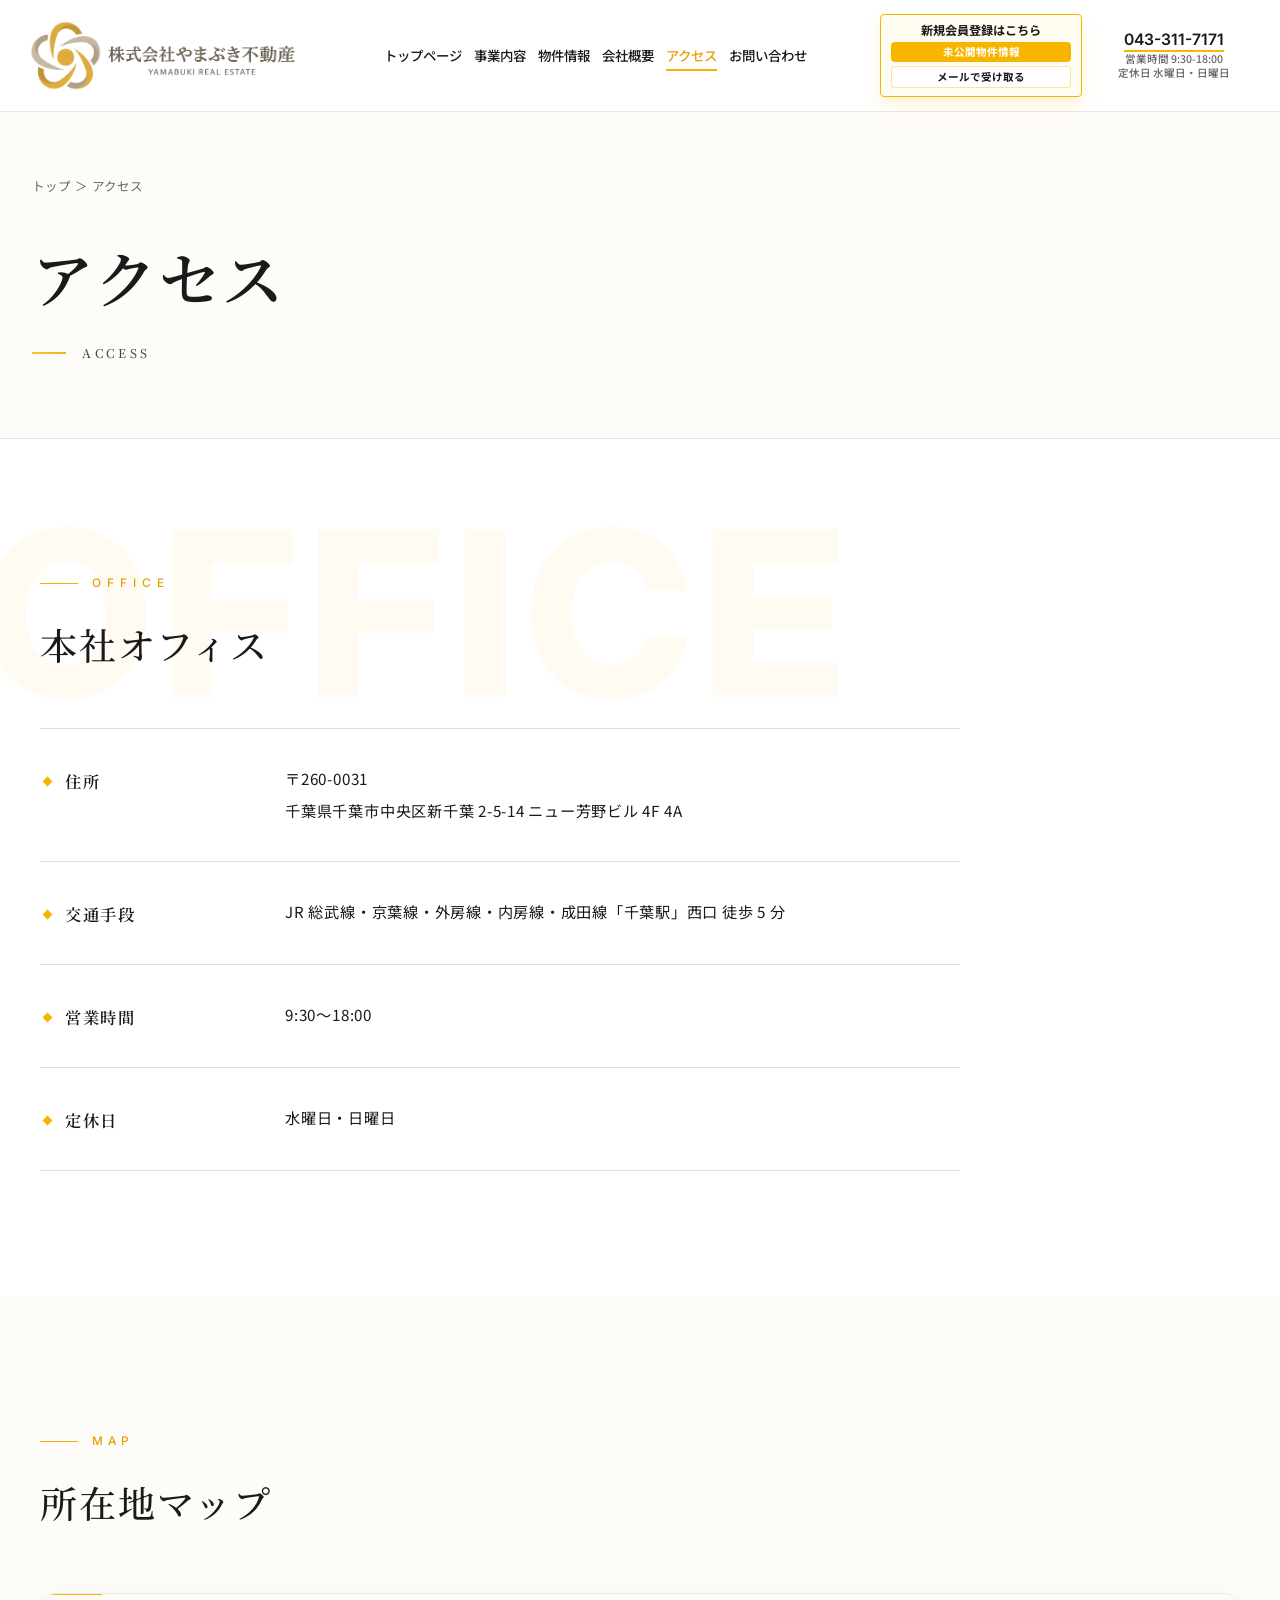
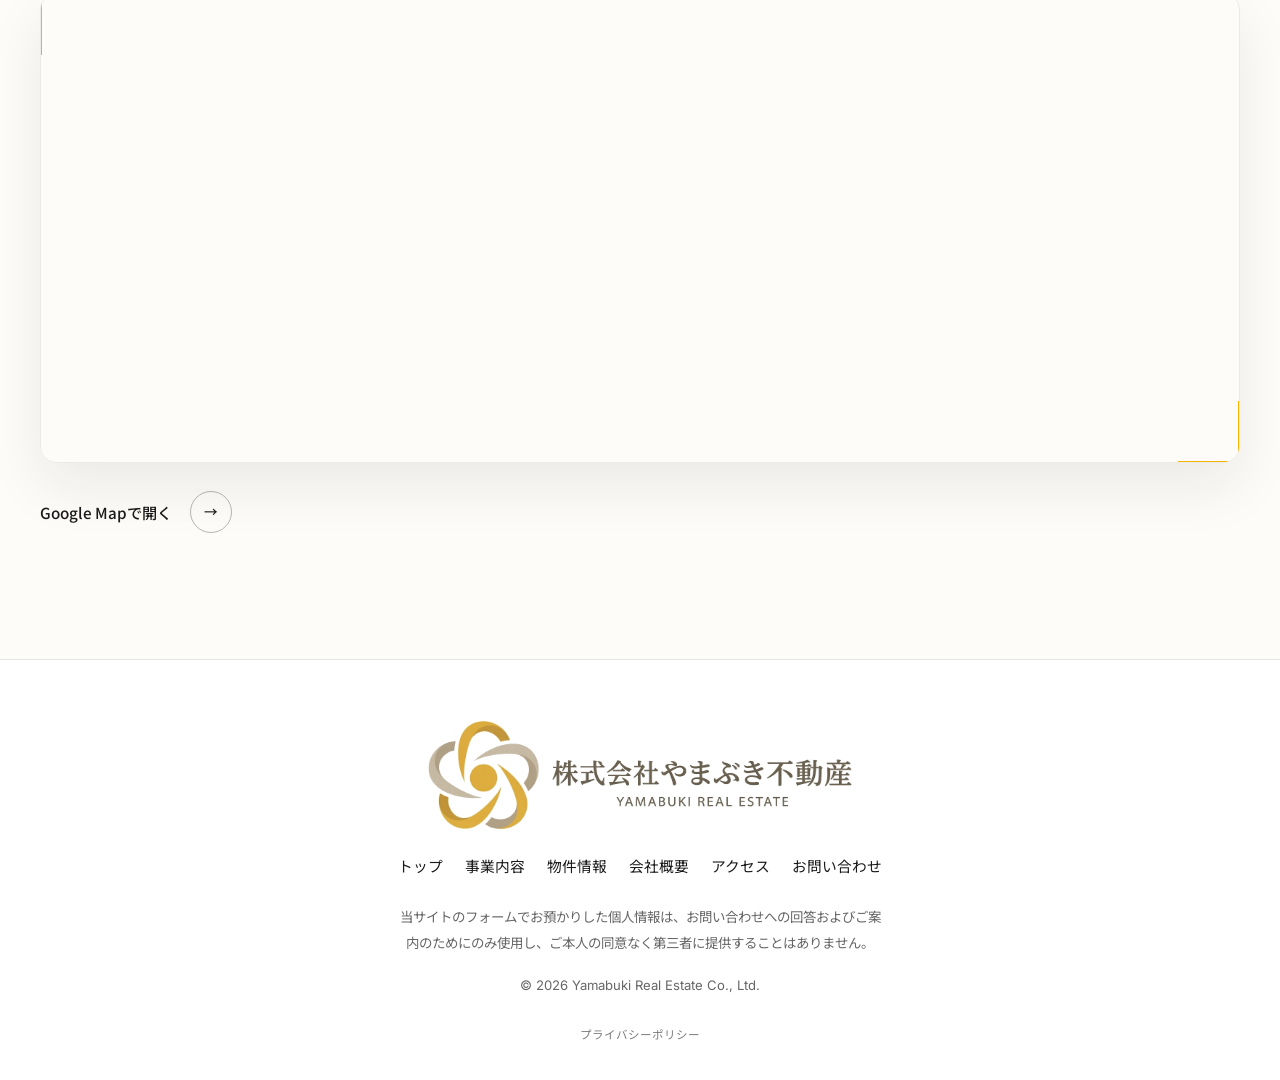
==== commit 827cdfee: "サイト全面リニューアル：エディトリアルデザインへ刷新 - ローダーを二幕構成（文字送り＋ロゴ＋金カーテン）に刷新、全画像読み込み待ちを廃止 - トップをエディトリアル構成に（見出し上・夕景写真下・フィ" ====
--- a/access.html
+++ b/access.html
@@ -8,20 +8,20 @@
     <meta property="og:type" content="website">
     <meta property="og:title" content="アクセス ｜ 株式会社やまぶき不動産">
     <meta property="og:description" content="千葉県千葉市中央区新千葉のオフィスへのアクセス・営業時間をご案内します。JR 千葉駅 西口より徒歩 5 分。">
-    <meta property="og:image" content="https://yamabuki-re.co.jp/assets/og-image.jpg">
-    <meta property="og:url" content="https://yamabuki-re.co.jp/access.html">
+    <meta property="og:image" content="https://yamabuki-realestate.com/assets/og-image.jpg">
+    <meta property="og:url" content="https://yamabuki-realestate.com/access.html">
     <meta name="twitter:card" content="summary_large_image">
     <link rel="icon" href="assets/favicon.ico">
     <link rel="preconnect" href="https://fonts.googleapis.com">
     <link rel="preconnect" href="https://fonts.gstatic.com" crossorigin>
-    <link href="https://fonts.googleapis.com/css2?family=Inter:wght@400;500;600&family=Noto+Sans+JP:wght@400;500;700&family=Noto+Serif+JP:wght@500;600&display=swap" rel="stylesheet">
+    <link href="https://fonts.googleapis.com/css2?family=Inter:wght@400;500;600;700&family=Noto+Sans+JP:wght@400;500;700&family=Noto+Serif+JP:wght@500;600&display=swap" rel="stylesheet">
     <link rel="stylesheet" href="styles.css">
     <script type="application/ld+json">
       {
         "@context": "https://schema.org",
         "@type": "RealEstateAgent",
         "name": "株式会社やまぶき不動産",
-        "url": "https://yamabuki-re.co.jp/",
+        "url": "https://yamabuki-realestate.com/",
         "telephone": "+81-43-311-7171",
         "address": {
           "@type": "PostalAddress",
@@ -42,29 +42,31 @@
   </head>
   <body>
     <div class="loader" data-loader aria-hidden="true">
-      <span class="loader__flash" aria-hidden="true"></span>
-      <div class="loader__curtain loader__curtain--top"></div>
-      <div class="loader__curtain loader__curtain--bottom"></div>
-      <div class="loader__inner">
-        <div class="loader__stage">
-          <span class="loader__rays" aria-hidden="true"></span>
-          <span class="loader__ring loader__ring--outer" aria-hidden="true"></span>
-          <span class="loader__ring loader__ring--mid" aria-hidden="true"></span>
-          <span class="loader__ring loader__ring--inner" aria-hidden="true"></span>
-          <span class="loader__glow" aria-hidden="true"></span>
-          <span class="loader__burst" aria-hidden="true"></span>
-          <span class="loader__sparkle loader__sparkle--1" aria-hidden="true"></span>
-          <span class="loader__sparkle loader__sparkle--2" aria-hidden="true"></span>
-          <span class="loader__sparkle loader__sparkle--3" aria-hidden="true"></span>
-          <span class="loader__sparkle loader__sparkle--4" aria-hidden="true"></span>
-          <span class="loader__sparkle loader__sparkle--5" aria-hidden="true"></span>
-          <span class="loader__sparkle loader__sparkle--6" aria-hidden="true"></span>
-          <span class="loader__sparkle loader__sparkle--7" aria-hidden="true"></span>
-          <span class="loader__sparkle loader__sparkle--8" aria-hidden="true"></span>
-          <img class="loader__logo" src="assets/logo-header-transparent.png" alt="">
-        </div>
-        <p class="loader__brand"><span>YAMABUKI</span><em>REAL ESTATE</em></p>
-        <div class="loader__bar"><i></i></div>
+      <div class="loader__stage">
+        <p class="loader__phrase">
+          <span class="loader__char" style="--i:0">大</span>
+          <span class="loader__char" style="--i:1">切</span>
+          <span class="loader__char" style="--i:2">な</span>
+          <span class="loader__char" style="--i:3">資</span>
+          <span class="loader__char" style="--i:4">産</span>
+          <span class="loader__char" style="--i:5">を</span>
+          <span class="loader__char" style="--i:6">、</span>
+          <span class="loader__char" style="--i:7">次</span>
+          <span class="loader__char" style="--i:8">の</span>
+          <span class="loader__char" style="--i:9">価</span>
+          <span class="loader__char" style="--i:10">値</span>
+          <span class="loader__char" style="--i:11">へ</span>
+          <span class="loader__char" style="--i:12">。</span>
+        </p>
+        <span class="loader__rule"></span>
+        <p class="loader__en">YAMABUKI REAL ESTATE</p>
+      </div>
+      <div class="loader__logo-wrap" aria-hidden="true">
+        <img class="loader__logo" src="assets/logo-header-transparent.png" alt="">
+      </div>
+      <div class="loader__overlay-wrap">
+        <div class="loader__overlay loader__overlay--white"></div>
+        <div class="loader__overlay loader__overlay--gold"></div>
       </div>
     </div>
     <header class="site-header" data-header>
@@ -100,11 +102,11 @@
     </header>
 
     <main class="main-offset">
-      <section class="page-hero page-hero--access" aria-labelledby="page-title">
-        <div class="container">
+      <section class="page-head" aria-labelledby="page-title">
+        <div class="page-head__inner">
           <div class="breadcrumb"><a href="index.html">トップ</a> ＞ アクセス</div>
-          <p class="label">Access</p>
-          <h1 id="page-title">アクセス</h1>
+          <h1 id="page-title" class="hero__catch">アクセス</h1>
+          <p class="hero__en" aria-hidden="true">Access</p>
         </div>
       </section>
 
@@ -112,53 +114,48 @@
         <div class="container">
           <div class="section__head">
             <p class="label">Office</p>
-            <h2 id="info-title">株式会社やまぶき不動産 本社オフィス</h2>
+            <h2 id="info-title">本社オフィス</h2>
           </div>
-          <div class="overview-grid office-grid">
-            <article class="info-card fade-in">
-              <span class="office-icon office-icon--pin" aria-hidden="true"></span>
-              <div class="office-card__body">
-                <h3>住所</h3>
-                <p>〒260-0031<br>千葉県千葉市中央区新千葉 2-5-14<br>ニュー芳野ビル 4F 4A</p>
-              </div>
-            </article>
-            <article class="info-card fade-in">
-              <span class="office-icon office-icon--train" aria-hidden="true"></span>
-              <div class="office-card__body">
-                <h3>交通手段</h3>
-                <p>JR 総武線・京葉線・外房線・内房線・成田線<br>「千葉駅」西口 徒歩 5 分</p>
-              </div>
-            </article>
-          </div>
+          <dl class="office-table">
+            <div class="office-table__row fade-in">
+              <dt>住所</dt>
+              <dd>〒260-0031<br>千葉県千葉市中央区新千葉 2-5-14 ニュー芳野ビル 4F 4A</dd>
+            </div>
+            <div class="office-table__row fade-in">
+              <dt>交通手段</dt>
+              <dd>JR 総武線・京葉線・外房線・内房線・成田線「千葉駅」西口 徒歩 5 分</dd>
+            </div>
+            <div class="office-table__row fade-in">
+              <dt>営業時間</dt>
+              <dd>9:30〜18:00</dd>
+            </div>
+            <div class="office-table__row fade-in">
+              <dt>定休日</dt>
+              <dd>水曜日・日曜日</dd>
+            </div>
+          </dl>
         </div>
       </section>
 
-      <section class="section section--gray" id="map" aria-labelledby="map-title">
+      <section class="section section--map" id="map" aria-labelledby="map-title">
         <div class="container">
-          <div class="section__head section__head--center">
+          <div class="section__head">
             <p class="label">Map</p>
-            <h2 id="map-title">Google Map</h2>
+            <h2 id="map-title">所在地マップ</h2>
           </div>
-          <div class="map-frame">
+          <div class="map-frame map-frame--editorial fade-in">
             <iframe
               src="https://www.google.com/maps?q=%E5%8D%83%E8%91%89%E7%9C%8C%E5%8D%83%E8%91%89%E5%B8%82%E4%B8%AD%E5%A4%AE%E5%8C%BA%E6%96%B0%E5%8D%83%E8%91%892-5-14&output=embed"
-              width="100%" height="360"
+              width="100%" height="460"
               style="border:0;"
               loading="lazy"
+              title="株式会社やまぶき不動産 所在地マップ"
               referrerpolicy="no-referrer-when-downgrade"
               allowfullscreen></iframe>
           </div>
-        </div>
-      </section>
-
-      <section class="section" id="hours" aria-labelledby="hours-title">
-        <div class="container">
-          <div class="hours-box fade-in">
-            <p class="label">Hours</p>
-            <h2 id="hours-title">営業時間・定休日</h2>
-            <p>営業時間　9:30 – 18:00</p>
-            <p>定休日　水曜日・日曜日</p>
-          </div>
+          <p class="map-open fade-in">
+            <a class="philosophy__link" href="https://www.google.com/maps?q=%E5%8D%83%E8%91%89%E7%9C%8C%E5%8D%83%E8%91%89%E5%B8%82%E4%B8%AD%E5%A4%AE%E5%8C%BA%E6%96%B0%E5%8D%83%E8%91%892-5-14" target="_blank" rel="noopener">Google Mapで開く<span aria-hidden="true">→</span></a>
+          </p>
         </div>
       </section>
     </main>
--- a/styles.css
+++ b/styles.css
@@ -445,198 +445,192 @@
 
 .hero {
   position: relative;
-  min-height: min(82vh, 740px);
+  background: #fdfcf8;
+  padding: clamp(150px, 21vh, 210px) 0 0;
+}
+
+.hero__head {
+  display: flex;
+  flex-direction: column;
+  align-items: flex-start;
+  gap: clamp(18px, 3vh, 28px);
+  width: calc(100% - clamp(40px, 5vw, 96px));
+  max-width: 1680px;
+  margin-inline: auto;
+  padding-bottom: clamp(28px, 5vh, 54px);
+}
+
+.hero__catch {
+  margin: 0;
+  font-size: clamp(2.4rem, 5.4vw, 5.4rem);
+  font-weight: 600;
+  line-height: 1.28;
+  letter-spacing: 0.04em;
+  color: var(--text);
+}
+
+.hero__catch-line {
+  display: inline-block;
+  white-space: nowrap;
+}
+
+.hero__en {
+  display: flex;
+  align-items: center;
+  gap: 16px;
+  margin: 0;
+  font-family: "Noto Serif JP", "Yu Mincho", serif;
+  font-size: clamp(0.62rem, 0.95vw, 0.78rem);
+  font-weight: 500;
+  letter-spacing: 0.3em;
+  line-height: 2.1;
+  text-transform: uppercase;
+  color: var(--text);
+  white-space: nowrap;
+}
+
+.hero__en::before {
+  content: "";
+  display: inline-block;
+  width: 34px;
+  height: 2px;
+  background: linear-gradient(90deg, var(--yamabuki), var(--yamabuki-dark));
+}
+
+.hero__figure {
+  position: relative;
+  width: calc(100% - clamp(20px, 2.6vw, 44px));
+  height: min(72vh, 740px);
+  margin: 0 auto;
+  border-radius: clamp(8px, 1vw, 14px);
   overflow: hidden;
-  background: #f5f2eb;
-}
-
-.hero__media {
+  transform: translateZ(0);
+}
+
+.hero__photo {
   position: absolute;
-  inset: 0;
-  z-index: 0;
+  inset: -5% 0;
+  background: url("assets/hero-city.jpg") left 62% / cover no-repeat;
+  will-change: transform;
+}
+
+.philosophy {
+  position: relative;
   overflow: hidden;
-  transform: translate3d(0, calc(var(--scroll-y, 0px) * -0.08), 0);
-  will-change: transform;
-}
-
-.hero__zoom {
-  position: absolute;
-  inset: 0;
-  overflow: hidden;
-}
-
-.hero__image {
-  position: absolute;
-  inset: 0;
-  background-image: url("assets/hero.jpg");
-  background-size: cover;
-  background-position: center;
-  transform: scale(1.12);
-  transition: transform 3.6s cubic-bezier(0.16, 1, 0.3, 1) 0.3s;
-  will-change: transform;
-}
-
-body.is-ready .hero__image {
-  transform: scale(1);
-  animation: hero-breath 26s ease-in-out 5s infinite alternate;
-}
-
-@keyframes hero-breath {
-  0% { transform: scale(1); }
-  100% { transform: scale(1.05) translateX(-1%); }
-}
-
-.hero__curtain {
-  position: absolute;
-  left: 0;
-  right: 0;
-  height: 50%;
-  background: linear-gradient(180deg, #ffffff 0%, #fbf7ec 100%);
-  z-index: 3;
-  will-change: transform;
-  transition: transform 2.2s cubic-bezier(0.83, 0, 0.17, 1) 0.35s;
-}
-
-.hero__curtain--top {
-  top: 0;
-}
-
-.hero__curtain--bottom {
-  bottom: 0;
-  background: linear-gradient(0deg, #ffffff 0%, #fbf7ec 100%);
-}
-
-body.is-ready .hero__curtain--top {
-  transform: translateY(-100%);
-}
-
-body.is-ready .hero__curtain--bottom {
-  transform: translateY(100%);
-}
-
-.hero__horizon {
-  position: absolute;
-  top: 50%;
-  left: 0;
-  right: 0;
-  height: 1px;
-  background: linear-gradient(90deg,
-    transparent 4%,
-    rgba(248, 181, 0, 0.55) 30%,
-    var(--yamabuki) 50%,
-    rgba(248, 181, 0, 0.55) 70%,
-    transparent 96%);
-  z-index: 4;
-  opacity: 0;
-  transform: translateY(-50%) scaleX(0);
-  pointer-events: none;
-  box-shadow: 0 0 12px rgba(248, 181, 0, 0.35);
-}
-
-body.is-ready .hero__horizon {
-  animation: hero-horizon-line 3s cubic-bezier(0.16, 1, 0.3, 1) 0.4s forwards;
-}
-
-@keyframes hero-horizon-line {
-  0% { opacity: 0; transform: translateY(-50%) scaleX(0); }
-  20% { opacity: 1; transform: translateY(-50%) scaleX(1); }
-  68% { opacity: 1; transform: translateY(-50%) scaleX(1); }
-  100% { opacity: 0; transform: translateY(-50%) scaleX(1.05); }
-}
-
-.hero::after {
+  background: #fdfcf8;
+  padding: clamp(96px, 15vh, 170px) 0;
+}
+
+.philosophy__copy--vertical {
+  display: flex;
+  flex-direction: row-reverse;
+  justify-content: flex-end;
+  gap: clamp(20px, 2.2vw, 34px);
+  font-size: clamp(1.9rem, 2.9vw, 2.8rem);
+  line-height: 1;
+  letter-spacing: 0.2em;
+}
+
+.philosophy__copy--vertical span {
+  writing-mode: vertical-rl;
+  text-orientation: upright;
+}
+
+.philosophy__copy--vertical span:nth-child(2) {
+  margin-top: clamp(44px, 6vh, 72px);
+}
+
+.philosophy__copy--vertical::before {
   content: "";
-  position: absolute;
-  inset: 0;
-  background:
-    linear-gradient(90deg, rgba(0, 0, 0, 0.32) 0%, rgba(0, 0, 0, 0.08) 50%, rgba(0, 0, 0, 0) 100%),
-    linear-gradient(180deg, rgba(0, 0, 0, 0.18) 0%, transparent 30%, transparent 70%, rgba(0, 0, 0, 0.22) 100%);
-  z-index: 1;
-  pointer-events: none;
-  opacity: 0;
-  transition: opacity 1.4s ease 1.4s;
-}
-
-body.is-ready .hero::after {
-  opacity: 1;
-}
-
-.hero__accent {
-  position: absolute;
-  pointer-events: none;
-  z-index: 6;
-  opacity: 0;
-  transition: opacity 1.2s ease 2.6s, transform 1.4s cubic-bezier(0.16, 1, 0.3, 1) 2.6s;
-}
-
-.hero__accent--top {
-  top: 28px;
-  left: clamp(28px, 4vw, 80px);
-  width: clamp(80px, 12vw, 160px);
-  height: 1px;
-  background: linear-gradient(90deg, var(--yamabuki) 0%, rgba(248, 181, 0, 0) 100%);
-  transform: translateX(-20px);
-}
-
-.hero__accent--side {
-  bottom: 32px;
-  left: clamp(28px, 4vw, 80px);
-  width: 1px;
-  height: clamp(60px, 10vh, 110px);
-  background: linear-gradient(180deg, rgba(248, 181, 0, 0) 0%, var(--yamabuki) 100%);
-  transform: translateY(20px);
-}
-
-body.is-ready .hero__accent {
-  opacity: 1;
-  transform: translate(0, 0);
-}
-
-.hero__inner {
-  position: relative;
-  z-index: 2;
-}
-
-.hero__inner {
-  position: relative;
-  z-index: 2;
+  width: 2px;
+  height: clamp(40px, 6vh, 60px);
+  align-self: flex-start;
+  background: linear-gradient(180deg, var(--yamabuki), var(--yamabuki-dark));
+}
+
+.philosophy__copy .pt-gold {
+  font-style: normal;
+}
+
+.philosophy__inner {
   display: grid;
-  min-height: min(80vh, 720px);
-  align-items: center;
-  justify-items: end;
+  grid-template-columns: minmax(0, 1fr) minmax(0, 1fr);
+  gap: clamp(40px, 6vw, 100px);
   width: min(var(--max), calc(100% - 96px));
   margin-inline: auto;
 }
 
-.vertical-title {
-  display: flex;
-  flex-direction: row-reverse;
-  align-items: flex-start;
-  justify-content: flex-end;
-  gap: clamp(14px, 2vw, 28px);
-  margin: 0 clamp(8px, 2vw, 28px) 0 0;
-  color: #fff;
-  font-size: clamp(2.7rem, 4.45vw, 4.8rem);
-  line-height: 1.08;
-  letter-spacing: 0;
-}
-
-.vertical-title span {
+.philosophy__copy {
+  position: sticky;
+  top: clamp(130px, 20vh, 190px);
+  margin: 0;
+  font-family: "Noto Serif JP", "Yu Mincho", serif;
+  font-weight: 600;
+  font-size: clamp(2rem, 3.5vw, 3.3rem);
+  line-height: 1.7;
+  letter-spacing: 0.06em;
+  color: var(--text);
+}
+
+.philosophy__right {
+  max-width: 560px;
+}
+
+.philosophy__right p {
+  margin: 0 0 2.4em;
+  font-family: "Noto Serif JP", "Yu Mincho", serif;
+  font-size: clamp(0.95rem, 1.15vw, 1.08rem);
+  line-height: 2.5;
+  letter-spacing: 0.1em;
+  color: var(--text);
+}
+
+.philosophy__close {
+  margin: 3.2em 0 2.4em;
+}
+
+.philosophy__right p.philosophy__close {
+  font-size: clamp(1.05rem, 1.4vw, 1.3rem);
+  line-height: 2.1;
+}
+
+.philosophy__close em {
+  font-style: normal;
+  font-weight: 600;
+  font-size: clamp(1.8rem, 2.6vw, 2.5rem);
+  letter-spacing: 0.07em;
+}
+
+.philosophy__link {
+  display: inline-flex;
+  align-items: center;
+  gap: 18px;
+  font-size: 0.95rem;
+  font-weight: 500;
+  color: var(--text);
+}
+
+.philosophy__link span {
   display: inline-flex;
   align-items: center;
   justify-content: center;
-  min-height: clamp(360px, 48vh, 520px);
-  padding: 28px 16px;
-  background: linear-gradient(180deg, rgba(248, 181, 0, 0.94), rgba(230, 161, 0, 0.9));
-  box-shadow: 0 20px 46px rgba(26, 26, 26, 0.14);
-  text-orientation: upright;
-  writing-mode: vertical-rl;
-}
-
-.vertical-title span:nth-child(2) {
-  min-height: clamp(300px, 38vh, 430px);
-  margin-top: clamp(58px, 8vh, 96px);
-}
+  width: 42px;
+  height: 42px;
+  border-radius: 50%;
+  border: 1px solid rgba(26, 26, 26, 0.3);
+  background: transparent;
+  color: var(--text);
+  font-size: 0.85rem;
+  transition: transform 0.3s ease, background-color 0.3s ease, border-color 0.3s ease;
+}
+
+.philosophy__link:hover span,
+.philosophy__link:focus-visible span {
+  transform: translateX(5px);
+  background: var(--yamabuki);
+  border-color: var(--yamabuki);
+}
+
 
 .quick-lead {
   position: relative;
@@ -737,8 +731,8 @@
 }
 
 .news {
-  background: var(--gray);
-  padding: 110px 0;
+  background: #fdfcf8;
+  padding: clamp(84px, 11vh, 120px) 0;
 }
 
 .news-layout {
@@ -810,15 +804,12 @@
 
 #reason.reason-section {
   position: relative;
-  padding: 140px 0 120px;
-  background:
-    radial-gradient(ellipse 90% 60% at 50% 0%, rgba(248, 181, 0, 0.08), transparent 60%),
-    linear-gradient(180deg, #fff 0%, #fbf7ec 100%);
-  overflow: hidden;
+  padding: clamp(110px, 15vh, 150px) 0;
+  background: #fff;
 }
 
 #reason.reason-section::before {
-  content: "REASON";
+  content: none;
   position: absolute;
   top: 80px;
   right: -20px;
@@ -2492,6 +2483,10 @@
   clip: rect(0, 0, 0, 0);
   white-space: nowrap;
   border: 0;
+}
+
+.mobile-br {
+  display: none;
 }
 
 .fade-in {
@@ -2728,6 +2723,7 @@
     padding-top: 88px;
   }
 
+
   .quick-lead,
   .reason-grid,
   .service-grid,
@@ -2796,6 +2792,49 @@
     padding-top: 78px;
   }
 
+  .hero {
+    padding-top: 104px;
+  }
+
+  .hero__head {
+    flex-direction: column;
+    align-items: flex-start;
+    gap: 16px;
+    width: calc(100% - 40px);
+  }
+
+  .hero__catch {
+    font-size: clamp(1.9rem, 8.4vw, 2.4rem);
+    line-height: 1.42;
+  }
+
+  .hero__en {
+    margin: 0;
+  }
+
+  .hero__figure {
+    height: min(56vh, 440px);
+  }
+
+  .philosophy__inner {
+    grid-template-columns: 1fr;
+    gap: 36px;
+  }
+
+  .philosophy__copy {
+    position: static;
+    font-size: 1.65rem;
+  }
+
+  .philosophy__copy--vertical {
+    font-size: 1.5rem;
+    gap: 16px;
+  }
+
+  .philosophy__copy--vertical span:nth-child(2) {
+    margin-top: 28px;
+  }
+
   .section {
     padding: 64px 0;
   }
@@ -2809,17 +2848,34 @@
   }
 
   .vertical-title {
-    gap: 10px;
-    font-size: 2.55rem;
-  }
-
-  .vertical-title span {
+    gap: 14px;
+    font-size: 3rem;
+    margin: 0 clamp(4px, 1.5vw, 12px) 0 0;
+  }
+
+  .vertical-title span,
+  .vertical-title span:nth-child(2) {
     min-height: 0;
-    padding: 16px 9px;
+    padding: 22px 13px;
   }
 
   .vertical-title span:nth-child(2) {
-    margin-top: 46px;
+    margin-top: 32px;
+  }
+
+  /* スマホ用 br：通常は非表示、モバイル時のみ改行を有効化 */
+  .mobile-br {
+    display: inline;
+  }
+
+  /* ヒーロー画像：建物が右に寄りすぎないよう左寄せに */
+  .hero__image {
+    background-position: 28% center;
+  }
+
+  .hero,
+  .hero__inner {
+    min-height: min(76vh, 600px);
   }
 
   .header-actions {
@@ -2944,6 +3000,768 @@
   .tel-box a {
     font-size: 1.55rem;
   }
+
+  /* === スマホ追加調整：高級デザイン要素のスケーリング === */
+
+  .section {
+    padding: 70px 0;
+  }
+
+  .section--soft {
+    padding: 70px 0;
+  }
+
+  .news {
+    padding: 70px 0;
+  }
+
+  /* ページヒーロー */
+  .page-hero {
+    min-height: 240px;
+    padding: 90px 0 50px;
+    align-items: end;
+  }
+
+  .page-hero::before {
+    height: 48px;
+  }
+
+  .page-hero h1 {
+    font-size: clamp(1.7rem, 7vw, 2rem);
+    letter-spacing: 0.06em;
+  }
+
+  .page-hero h1::after {
+    margin-top: 18px;
+    width: 32px;
+  }
+
+  .page-hero .label {
+    padding-left: 36px;
+    margin-bottom: 14px;
+    font-size: 0.7rem;
+    letter-spacing: 0.36em;
+  }
+
+  .page-hero .label::before {
+    width: 24px;
+  }
+
+  .breadcrumb {
+    margin-bottom: 20px;
+    font-size: 0.72rem;
+  }
+
+  /* セクション見出し */
+  .section__head {
+    margin-bottom: 36px;
+  }
+
+  .section__head h2 {
+    font-size: clamp(1.35rem, 5.5vw, 1.65rem);
+    letter-spacing: 0.04em;
+    line-height: 1.55;
+  }
+
+  .section__head--center .label {
+    padding-bottom: 10px;
+    margin-bottom: 14px;
+    font-size: 0.7rem;
+    letter-spacing: 0.36em;
+  }
+
+  .section__head:not(.section__head--center) > .label {
+    padding-left: 36px;
+    margin-bottom: 14px;
+    font-size: 0.7rem;
+    letter-spacing: 0.36em;
+  }
+
+  .section__head:not(.section__head--center) > .label::before {
+    width: 24px;
+  }
+
+  .section__lead {
+    margin-top: 16px;
+    font-size: 0.92rem;
+    line-height: 1.95;
+  }
+
+  /* 強み（Reason） */
+  #reason.reason-section {
+    padding: 80px 0 70px;
+  }
+
+  #reason.reason-section::before {
+    font-size: clamp(72px, 22vw, 120px);
+    top: 50px;
+    right: -8px;
+  }
+
+  #reason .section__head {
+    margin-bottom: 40px;
+  }
+
+  .reason-grid {
+    gap: 20px;
+  }
+
+  .reason-card {
+    padding: 40px 28px 36px;
+    min-height: 0;
+  }
+
+  .reason-card:nth-child(1)::after,
+  .reason-card:nth-child(2)::after {
+    top: 24px;
+    right: 24px;
+    font-size: 0.72rem;
+  }
+
+  .reason-icon {
+    width: 58px;
+    height: 58px;
+    margin-bottom: 22px;
+  }
+
+  .reason-icon svg {
+    width: 28px;
+    height: 28px;
+  }
+
+  .reason-card h3 {
+    font-size: 1.2rem;
+    margin-bottom: 16px;
+  }
+
+  .reason-card h3::after {
+    width: 26px;
+    margin-top: 14px;
+  }
+
+  .reason-card p {
+    font-size: 0.92rem;
+    line-height: 1.95;
+  }
+
+  /* Member banner / CTA band */
+  .member-banner,
+  .cta-band {
+    grid-template-columns: 1fr;
+    gap: 22px;
+    padding: 42px 26px 36px;
+  }
+
+  .member-banner::before,
+  .cta-band::before {
+    width: 44px;
+    height: 2px;
+  }
+
+  .member-banner .label,
+  .cta-band .label {
+    margin-bottom: 12px;
+    padding-bottom: 10px;
+    font-size: 0.7rem;
+    letter-spacing: 0.36em;
+  }
+
+  .member-banner h2,
+  .cta-band h2 {
+    font-size: 1.25rem;
+    letter-spacing: 0.04em;
+    margin-bottom: 12px;
+    line-height: 1.55;
+  }
+
+  .member-banner p,
+  .cta-band p {
+    font-size: 0.9rem;
+    line-height: 1.95;
+  }
+
+  /* 物件特徴カード */
+  .property-feature-grid {
+    margin-top: 32px;
+    gap: 20px;
+  }
+
+  .property-feature-card {
+    padding: 40px 28px 32px;
+    min-height: 0;
+  }
+
+  .property-feature-card::before {
+    left: 28px;
+    width: 26px;
+  }
+
+  .property-feature-card span {
+    font-size: 0.92rem;
+    margin-bottom: 14px;
+    letter-spacing: 0.2em;
+  }
+
+  .property-feature-card h3 {
+    font-size: 1.2rem;
+    margin-bottom: 16px;
+    line-height: 1.5;
+  }
+
+  .property-feature-card h3::after {
+    width: 26px;
+    margin-top: 12px;
+  }
+
+  .property-feature-card p {
+    font-size: 0.92rem;
+    line-height: 1.95;
+  }
+
+  /* Overview グリッド */
+  .overview-intro {
+    margin-bottom: 32px;
+  }
+
+  .overview-intro .label {
+    padding-left: 36px;
+    margin-bottom: 16px;
+    font-size: 0.7rem;
+    letter-spacing: 0.36em;
+  }
+
+  .overview-intro .label::before {
+    width: 24px;
+  }
+
+  .overview-intro h2 {
+    font-size: clamp(1.35rem, 5.5vw, 1.6rem);
+    letter-spacing: 0.04em;
+    line-height: 1.6;
+    margin-bottom: 18px;
+  }
+
+  .overview-intro .section__lead {
+    font-size: 0.92rem;
+    line-height: 1.95;
+  }
+
+  .overview-grid {
+    gap: 24px;
+  }
+
+  .overview-card__image {
+    height: 210px;
+  }
+
+  .overview-card__body {
+    padding: 32px 26px 28px;
+    min-height: 0;
+  }
+
+  .overview-card__body .card-number {
+    font-size: 0.78rem;
+    letter-spacing: 0.26em;
+    margin-bottom: 10px;
+  }
+
+  .overview-card__body h3 {
+    font-size: 1.2rem;
+    margin-bottom: 14px;
+  }
+
+  .overview-card__body h3::after {
+    width: 24px;
+    margin-top: 12px;
+  }
+
+  .overview-card__body p {
+    font-size: 0.92rem;
+    line-height: 1.95;
+  }
+
+  .overview-card__body .text-link {
+    padding-top: 22px;
+  }
+
+  /* フロー（事業内容のステップ） */
+  .flow-grid--three {
+    grid-template-columns: 1fr;
+  }
+
+  .flow-card {
+    padding: 40px 28px 32px;
+  }
+
+  .flow-card::before {
+    left: 28px;
+    width: 24px;
+  }
+
+  .flow-card__badge {
+    font-size: 0.9rem;
+    margin-bottom: 12px;
+  }
+
+  .flow-card h3 {
+    font-size: 1.15rem;
+    margin-bottom: 12px;
+  }
+
+  /* 関係図 */
+  .brokerage-diagram-image {
+    padding: 36px 22px;
+  }
+
+  .brokerage-diagram-image::before,
+  .brokerage-diagram-image::after {
+    width: 28px;
+    height: 28px;
+  }
+
+  /* ハウスメーカー一覧 */
+  .hm-title {
+    margin: 40px 0 20px;
+    padding-left: 22px;
+    font-size: 1.1rem;
+  }
+
+  .hm-title::before {
+    width: 14px;
+  }
+
+  .hm-grid {
+    grid-template-columns: repeat(2, minmax(0, 1fr));
+    gap: 6px;
+  }
+
+  .hm-logo {
+    min-height: 56px;
+    padding: 10px 6px;
+  }
+
+  .hm-logo__text {
+    font-size: 0.78rem;
+    line-height: 1.35;
+  }
+
+  /* アクセスページ（オフィス） */
+  .office-section {
+    padding: 80px 0 70px;
+  }
+
+  .office-section::before {
+    font-size: clamp(72px, 22vw, 120px);
+    top: 50px;
+    left: -8px;
+  }
+
+  .office-section .section__head {
+    margin-bottom: 40px;
+  }
+
+  .office-section .label {
+    padding-left: 36px;
+    font-size: 0.7rem;
+    letter-spacing: 0.36em;
+  }
+
+  .office-section .label::before {
+    width: 24px;
+  }
+
+  .office-grid {
+    gap: 18px;
+  }
+
+  .office-grid .info-card {
+    grid-template-columns: 1fr;
+    gap: 20px;
+    padding: 36px 28px 32px;
+    min-height: 0;
+    text-align: left;
+  }
+
+  .office-grid .info-card h3 {
+    font-size: 1.2rem;
+    margin-bottom: 18px;
+  }
+
+  .office-grid .info-card h3::after {
+    width: 24px;
+    bottom: -8px;
+  }
+
+  .office-grid .info-card p {
+    font-size: 0.92rem;
+    line-height: 1.85;
+  }
+
+  .office-icon {
+    width: 62px;
+    height: 62px;
+  }
+
+  /* Map frame */
+  .map-frame::before,
+  .map-frame::after {
+    width: 36px;
+    height: 36px;
+  }
+
+  /* 営業時間・電話ボックス */
+  .hours-box,
+  .tel-box {
+    padding: 44px 26px 38px;
+  }
+
+  .hours-box::before,
+  .tel-box::before {
+    width: 48px;
+  }
+
+  .hours-box h2,
+  .tel-box h2 {
+    font-size: 1.2rem;
+    letter-spacing: 0.05em;
+    margin-bottom: 14px;
+  }
+
+  .hours-box p,
+  .tel-box > p {
+    font-size: 0.92rem;
+    line-height: 1.95;
+  }
+
+  .tel-box a {
+    font-size: 1.75rem;
+    letter-spacing: 0.06em;
+    padding-bottom: 5px;
+    margin-top: 6px;
+  }
+
+  /* フォーム */
+  .form-card {
+    padding: 44px 26px 36px;
+  }
+
+  .form-card::before {
+    width: 50px;
+  }
+
+  .form-card h2 {
+    font-size: 1.2rem;
+    padding-bottom: 14px;
+    margin-bottom: 12px;
+    letter-spacing: 0.05em;
+  }
+
+  .form-card__lead {
+    font-size: 0.9rem;
+    line-height: 1.95;
+    margin-bottom: 28px;
+  }
+
+  .form-grid {
+    grid-template-columns: 1fr;
+    gap: 18px;
+  }
+
+  input,
+  textarea,
+  select {
+    padding: 14px 14px;
+    font-size: 0.95rem;
+  }
+
+  .form-actions {
+    gap: 16px;
+    margin-top: 28px;
+  }
+
+  .form-actions .button {
+    min-width: 0;
+    width: 100%;
+  }
+
+  /* お知らせ（News） */
+  .news-layout {
+    grid-template-columns: 1fr;
+    gap: 28px;
+  }
+
+  .news-item {
+    grid-template-columns: 1fr;
+    gap: 6px;
+    padding: 20px 0;
+  }
+
+  .news-item time {
+    font-size: 0.78rem;
+    letter-spacing: 0.14em;
+  }
+
+  .news-item p {
+    font-size: 0.92rem;
+    line-height: 1.8;
+  }
+
+  .news-item--empty {
+    padding: 32px 0;
+  }
+
+  /* 会社概要リスト */
+  .company-list {
+    border-top: 1px solid rgba(26, 26, 26, 0.12);
+  }
+
+  .company-list div {
+    grid-template-columns: 1fr;
+    min-height: 0;
+    padding: 18px 0;
+  }
+
+  .company-list dt {
+    padding: 0 0 6px 32px;
+    font-size: 0.7rem;
+    letter-spacing: 0.18em;
+  }
+
+  .company-list dt::before {
+    width: 12px;
+  }
+
+  .company-list dd {
+    padding: 0 0 0 0;
+    font-size: 0.92rem;
+    line-height: 1.85;
+  }
+
+  /* メッセージカード（代表挨拶等） */
+  .message-content,
+  .story-content {
+    padding: 0 4px;
+  }
+
+  .message-content h2,
+  .story-content h2 {
+    font-size: 1.3rem;
+    letter-spacing: 0.04em;
+  }
+
+  .story-logo {
+    width: min(280px, 70vw);
+    margin-bottom: 22px;
+  }
+
+  /* プライバシーポリシー */
+  .privacy-content h3 {
+    font-size: 1rem;
+    margin-top: 30px;
+    padding-left: 10px;
+  }
+
+  .privacy-content ul {
+    padding-left: 1.2em;
+  }
+
+  .privacy-content p,
+  .privacy-content li {
+    font-size: 0.92rem;
+    line-height: 1.95;
+  }
+
+  /* ヒーロー（横アクセント・スクロールキュー） */
+  .hero__accent--top {
+    top: 22px;
+    left: 22px;
+    width: clamp(60px, 22vw, 100px);
+  }
+
+  .hero__accent--side {
+    display: none;
+  }
+
+  .hero__scroll-cue {
+    bottom: 26px;
+    height: 48px;
+  }
+
+  /* ボタン */
+  .button {
+    padding: 14px 26px;
+    font-size: 0.95rem;
+  }
+
+  /* フッター */
+  .site-footer {
+    padding: 50px 0 32px;
+  }
+
+  .footer-logo {
+    width: min(320px, 78vw);
+    max-height: 88px;
+  }
+
+  .footer-nav {
+    gap: 10px 16px;
+    font-size: 0.84rem;
+  }
+
+  .privacy-note {
+    font-size: 0.76rem;
+    line-height: 1.85;
+    padding: 0 4px;
+  }
+
+  .copyright {
+    font-size: 0.76rem;
+  }
+
+  .footer-legal {
+    font-size: 0.68rem;
+  }
+
+  /* テキストリンク */
+  .text-link {
+    font-size: 0.78rem;
+    letter-spacing: 0.14em;
+    gap: 10px;
+  }
+
+  .text-link::after {
+    width: 26px;
+  }
+
+  /* HM ハウスメーカー一覧 */
+  .hm-grid {
+    grid-template-columns: repeat(3, minmax(0, 1fr));
+  }
+}
+
+@media (max-width: 480px) {
+  .hm-grid {
+    grid-template-columns: repeat(2, minmax(0, 1fr));
+  }
+
+  .vertical-title {
+    gap: 12px;
+    font-size: 2.65rem;
+  }
+
+  .vertical-title span,
+  .vertical-title span:nth-child(2) {
+    padding: 18px 11px;
+  }
+
+  .vertical-title span:nth-child(2) {
+    margin-top: 24px;
+  }
+
+  .container,
+  .quick-lead,
+  .hero__inner {
+    width: calc(100% - 36px);
+  }
+}
+
+/* 日本語見出しの折返しをスマホで自然に許可（keep-all を解除） */
+@media (max-width: 767px) {
+  h1, h2, h3 {
+    word-break: normal;
+    word-break: auto-phrase;
+    overflow-wrap: break-word;
+    line-break: strict;
+    text-wrap: balance;
+    hanging-punctuation: allow-end;
+  }
+
+  /* 段落・リード文は pretty で末尾孤立行を避ける */
+  p,
+  .section__lead,
+  .lead,
+  .prose p,
+  .form-card__lead,
+  .member-banner p,
+  .cta-band p,
+  .reason-card p,
+  .property-feature-card p,
+  .overview-card__body p,
+  .office-grid .info-card p,
+  .flow-card p,
+  .hours-box p,
+  .tel-box > p {
+    line-break: strict;
+    text-wrap: pretty;
+    word-break: normal;
+    word-break: auto-phrase;
+  }
+
+  /* 行頭に「、。」が来ないよう（行末禁則）。auto-phrase 非対応ブラウザ用の保険 */
+  .vertical-title span,
+  .section__head h2,
+  .page-hero h1,
+  .member-banner h2,
+  .cta-band h2,
+  .overview-intro h2,
+  .form-card h2 {
+    line-break: strict;
+  }
+
+  /* Members / CTA バナー：見出しの追加圧縮 */
+  .member-banner h2,
+  .cta-band h2 {
+    font-size: 1.1rem;
+    letter-spacing: 0.02em;
+    line-height: 1.6;
+  }
+
+  .member-banner .label,
+  .cta-band .label {
+    letter-spacing: 0.3em;
+  }
+
+  /* オーバービュー（事業内容ページの大見出し）の折返し改善 */
+  .overview-intro h2 {
+    font-size: clamp(1.2rem, 5.2vw, 1.5rem);
+    letter-spacing: 0.02em;
+    line-height: 1.7;
+    word-break: normal;
+    word-break: auto-phrase;
+  }
+
+  /* ページヒーロー見出しの圧縮 */
+  .page-hero h1 {
+    font-size: clamp(1.55rem, 6.5vw, 1.9rem);
+    letter-spacing: 0.04em;
+  }
+
+  /* セクション見出しも折返しを許容 */
+  .section__head h2,
+  .form-card h2,
+  .message-content h2,
+  .story-content h2,
+  .hours-box h2,
+  .tel-box h2,
+  .property-feature-card h3,
+  .reason-card h3,
+  .overview-card__body h3,
+  .office-grid .info-card h3,
+  .flow-card h3 {
+    word-break: normal;
+    word-break: auto-phrase;
+    overflow-wrap: break-word;
+  }
+
+  /* ページヒーロー：左右にゆとり */
+  .page-hero {
+    padding-left: 0;
+    padding-right: 0;
+  }
+
+  .page-hero .container {
+    padding-left: 4px;
+  }
 }
 
 .loader {
@@ -2953,105 +3771,176 @@
   display: flex;
   align-items: center;
   justify-content: center;
+  background: #fdfcf8;
   visibility: visible;
   pointer-events: auto;
-  background:
-    radial-gradient(ellipse at center, rgba(255, 252, 242, 1) 0%, rgba(255, 255, 255, 1) 70%);
 }
 
 .loader.is-hidden {
+  opacity: 0;
+  transition: opacity 0.7s cubic-bezier(0.4, 0, 0.2, 1);
+}
+
+.loader.is-hidden .loader__stage {
+  opacity: 0;
+  transform: translateY(-18px);
+  transition:
+    opacity 0.6s ease,
+    transform 0.8s cubic-bezier(0.16, 1, 0.3, 1);
+}
+
+.loader.is-done {
   visibility: hidden;
   pointer-events: none;
-  transition: visibility 0s 2s;
-}
-
-.loader__curtain {
+}
+
+.loader__stage {
+  position: relative;
+  z-index: 5;
+  display: flex;
+  flex-direction: column;
+  align-items: center;
+  gap: clamp(18px, 3vh, 30px);
+  animation: loader-stage-out 0.45s ease 2.2s forwards;
+}
+
+.loader__logo-wrap {
+  position: absolute;
+  inset: 0;
+  z-index: 5;
+  display: flex;
+  align-items: center;
+  justify-content: center;
+  pointer-events: none;
+}
+
+.loader__logo {
+  width: clamp(210px, 27vw, 320px);
+  height: auto;
+  opacity: 0;
+  transform: scale(0.96);
+  animation:
+    loader-logo-in 0.8s cubic-bezier(0.16, 1, 0.3, 1) 2.5s forwards,
+    loader-logo-out 0.5s ease 3.6s forwards;
+}
+
+.loader__phrase {
+  display: flex;
+  margin: 0;
+  overflow: hidden;
+  padding: 0.18em 0.12em;
+  font-family: "Noto Serif JP", "Yu Mincho", serif;
+  font-weight: 600;
+  font-size: clamp(1.5rem, 3.6vw, 3rem);
+  line-height: 1.5;
+  white-space: nowrap;
+}
+
+.loader__char {
+  display: inline-block;
+  color: var(--text);
+  margin-right: 0.14em;
+  transform: translateY(120%);
+  will-change: transform, color;
+  animation: loader-char-in 0.9s cubic-bezier(0.16, 1, 0.3, 1) calc(0.15s + var(--i) * 0.042s) forwards;
+}
+
+.loader__char:last-child {
+  margin-right: 0;
+}
+
+.loader__rule {
+  width: 44px;
+  height: 1px;
+  background: linear-gradient(90deg, transparent, var(--yamabuki-dark), transparent);
+  transform: scaleX(0);
+  animation: loader-rule-in 0.9s cubic-bezier(0.16, 1, 0.3, 1) 0.9s forwards;
+}
+
+.loader__en {
+  margin: 0;
+  font-family: "Inter", sans-serif;
+  font-size: clamp(0.6rem, 1vw, 0.72rem);
+  font-weight: 600;
+  color: var(--text);
+  opacity: 0;
+  letter-spacing: 0.62em;
+  padding-left: 0.62em;
+  animation: loader-en-in 1s cubic-bezier(0.16, 1, 0.3, 1) 1.05s forwards;
+}
+
+.loader__overlay-wrap {
   position: absolute;
   left: 0;
-  right: 0;
-  height: 50%;
-  background:
-    linear-gradient(180deg, rgba(255, 255, 255, 1) 0%, rgba(255, 252, 242, 1) 100%);
-  transition: transform 1.8s cubic-bezier(0.83, 0, 0.17, 1) 0.3s,
-              opacity 1.3s ease 0.5s;
-  will-change: transform, opacity;
-}
-
-.loader__curtain--top {
   top: 0;
-}
-.loader__curtain--bottom {
-  bottom: 0;
-  background:
-    linear-gradient(0deg, rgba(255, 255, 255, 1) 0%, rgba(255, 252, 242, 1) 100%);
-}
-
-.loader__curtain--top::after,
-.loader__curtain--bottom::before {
+  width: 100%;
+  z-index: 1;
+  display: flex;
+  flex-direction: column;
+  pointer-events: none;
+  transform: translateY(-100%);
+  filter: drop-shadow(0 26px 40px rgba(20, 16, 4, 0.18));
+  animation: loader-sweep 1.7s cubic-bezier(0.76, 0, 0.24, 1) 3.3s forwards;
+  will-change: transform;
+}
+
+.loader__overlay {
+  width: 100%;
+  height: 100vh;
+}
+
+.loader__overlay--white {
+  background: #fdfcf8;
+}
+
+.loader__overlay--gold {
+  position: relative;
+  background: linear-gradient(180deg, #ffc63a 0%, var(--yamabuki) 40%, var(--yamabuki-dark) 100%);
+}
+
+.loader__overlay--gold::after {
   content: "";
   position: absolute;
   left: 0;
   right: 0;
-  height: 2px;
-  background: linear-gradient(90deg, transparent, var(--yamabuki) 50%, transparent);
-  opacity: 0;
-  animation: loader-line 1.6s ease-out 0.9s forwards;
-}
-.loader__curtain--top::after { bottom: 0; }
-.loader__curtain--bottom::before { top: 0; }
-
-.loader.is-hidden .loader__curtain--top {
-  transform: translateY(-100%);
-  opacity: 0;
-}
-.loader.is-hidden .loader__curtain--bottom {
-  transform: translateY(100%);
-  opacity: 0;
-}
-
-.loader.is-hidden .loader__rays,
-.loader.is-hidden .loader__ring,
-.loader.is-hidden .loader__glow,
-.loader.is-hidden .loader__burst,
-.loader.is-hidden .loader__sparkle {
-  opacity: 0;
-  transition: opacity 0.8s cubic-bezier(0.4, 0, 0.2, 1);
-}
-
-.loader.is-hidden .loader__brand {
-  opacity: 0;
-  transform: translateY(-10px);
-  transition: opacity 0.7s cubic-bezier(0.4, 0, 0.2, 1),
-              transform 0.9s cubic-bezier(0.4, 0, 0.2, 1);
-}
-
-.loader.is-hidden .loader__bar {
-  opacity: 0;
-  transform: translateY(-6px);
-  transition: opacity 0.6s ease, transform 0.7s ease;
-}
-
-.loader__logo {
-  --logo-dx: 0px;
-  --logo-dy: 0px;
-  --logo-scale: 1;
-}
-
-.loader.is-morphing .loader__logo {
-  animation: none;
-  opacity: 1;
-  transform: translate(var(--logo-dx), var(--logo-dy)) scale(var(--logo-scale));
-  transition: transform 1.6s cubic-bezier(0.76, 0, 0.24, 1),
-              opacity 0.6s ease 1.2s;
-}
-
-.loader.is-hidden .loader__logo {
-  opacity: 0;
+  bottom: 0;
+  height: 1px;
+  background: rgba(255, 255, 255, 0.55);
+}
+
+@keyframes loader-char-in {
+  to { transform: translateY(0); }
+}
+
+@keyframes loader-stage-out {
+  to { opacity: 0; transform: translateY(-16px); }
+}
+
+@keyframes loader-logo-in {
+  to { opacity: 1; transform: scale(1); }
+}
+
+@keyframes loader-logo-out {
+  to { opacity: 0; transform: scale(1.04); }
+}
+
+@keyframes loader-rule-in {
+  to { transform: scaleX(1); }
+}
+
+@keyframes loader-en-in {
+  from { opacity: 0; letter-spacing: 0.62em; }
+  to { opacity: 0.75; letter-spacing: 0.4em; }
+}
+
+@keyframes loader-sweep {
+  from { transform: translateY(-100%); }
+  to { transform: translateY(100%); }
 }
 
 .brand img {
   opacity: 0;
-  transition: opacity 0.6s ease 1.1s;
+  transition: opacity 0.6s ease 0.4s;
 }
 
 body.is-ready .brand img {
@@ -3061,7 +3950,7 @@
 .main-offset,
 .site-footer {
   opacity: 0;
-  transition: opacity 1.4s cubic-bezier(0.16, 1, 0.3, 1) 0.5s;
+  transition: opacity 1.4s cubic-bezier(0.16, 1, 0.3, 1) 0.1s;
 }
 
 body.is-ready .main-offset,
@@ -3069,446 +3958,1531 @@
   opacity: 1;
 }
 
-.vertical-title span {
-  display: block;
+.hero__catch {
   opacity: 0;
-  transform: translateY(70px);
-  letter-spacing: 0.5em;
+  transform: translateY(30px);
   transition:
-    opacity 1.8s cubic-bezier(0.16, 1, 0.3, 1),
-    transform 2s cubic-bezier(0.16, 1, 0.3, 1),
-    letter-spacing 2s cubic-bezier(0.16, 1, 0.3, 1);
-}
-
-body.is-ready .vertical-title span {
+    opacity 1s cubic-bezier(0.16, 1, 0.3, 1) 0.25s,
+    transform 1.3s cubic-bezier(0.16, 1, 0.3, 1) 0.25s;
+}
+
+body.is-ready .hero__catch {
   opacity: 1;
   transform: translateY(0);
-  letter-spacing: 0;
-}
-
-body.is-ready .vertical-title span:nth-child(1) {
-  transition-delay: 2s;
-}
-
-body.is-ready .vertical-title span:nth-child(2) {
-  transition-delay: 2.35s;
-}
-
-.hero__inner {
+}
+
+.hero__en {
   opacity: 0;
-  transition: opacity 1.2s cubic-bezier(0.16, 1, 0.3, 1) 0.9s;
-}
-
-body.is-ready .hero__inner {
+  transform: translateY(14px);
+  transition:
+    opacity 1s ease 1s,
+    transform 1.2s cubic-bezier(0.16, 1, 0.3, 1) 1s;
+}
+
+body.is-ready .hero__en {
+  opacity: 0.8;
+  transform: translateY(0);
+}
+
+.hero__figure {
+  opacity: 0;
+  transform: translateY(46px);
+  transition:
+    opacity 1.1s cubic-bezier(0.16, 1, 0.3, 1) 0.55s,
+    transform 1.5s cubic-bezier(0.16, 1, 0.3, 1) 0.55s;
+}
+
+body.is-ready .hero__figure {
   opacity: 1;
-}
-
-.loader__inner {
+  transform: translateY(0);
+}
+
+.hero__photo {
+  transform: scale(1.1);
+  transition: transform 3.4s cubic-bezier(0.16, 1, 0.3, 1) 0.6s;
+}
+
+body.is-ready .hero__photo {
+  transform: scale(1);
+  animation: hero-breath 26s ease-in-out 5s infinite alternate;
+}
+
+@keyframes hero-breath {
+  0% { transform: scale(1); }
+  100% { transform: scale(1.045) translateX(-0.8%); }
+}
+
+body.is-loading {
+  overflow: hidden;
+}
+
+@media (prefers-reduced-motion: reduce) {
+  .loader__char,
+  .loader__rule,
+  .loader__en,
+  .loader__stage,
+  .loader__logo,
+  .loader__overlay-wrap {
+    animation: none;
+  }
+  .loader__logo {
+    opacity: 1;
+    transform: none;
+  }
+  .loader__char {
+    transform: none;
+  }
+  .loader__rule {
+    transform: scaleX(1);
+  }
+  .loader__en {
+    opacity: 0.75;
+  }
+  .loader__overlay-wrap {
+    display: none;
+  }
+}
+
+@media (max-width: 600px) {
+  .loader__phrase {
+    font-size: clamp(1.2rem, 5.6vw, 1.6rem);
+  }
+  .loader__char {
+    margin-right: 0.1em;
+  }
+}
+
+@media (prefers-reduced-motion: reduce) {
+  .hero__figure,
+  .hero__photo {
+    opacity: 1;
+    transform: none;
+    transition: none;
+    animation: none;
+  }
+}
+
+.hero__catch--chars {
+  opacity: 1;
+  transform: none;
+  transition: none;
+}
+
+.hero__catch--chars .hero__catch-line > span {
+  display: inline-block;
+  opacity: 0;
+  transform: translateY(0.7em);
+  transition:
+    opacity 0.9s cubic-bezier(0.16, 1, 0.3, 1),
+    transform 1.1s cubic-bezier(0.16, 1, 0.3, 1);
+}
+
+body.is-ready .hero__catch--chars .hero__catch-line > span {
+  opacity: 1;
+  transform: translateY(0);
+}
+
+.site-header--fv:not(.is-scrolled) {
+  background: transparent;
+  border-bottom-color: transparent;
+  box-shadow: none;
+  backdrop-filter: none;
+}
+
+
+.site-header--fv + .main-offset {
+  padding-top: 0;
+}
+
+.pt-gold,
+.hero__catch .is-punct {
+  color: var(--yamabuki-dark);
+}
+
+.philosophy__close em {
+  background: linear-gradient(90deg, var(--yamabuki), var(--yamabuki-dark)) left 100% / 100% 3px no-repeat;
+  padding-bottom: 8px;
+}
+
+.section {
+  padding: clamp(96px, 14vh, 148px) 0;
+}
+
+.section__head {
+  margin-bottom: clamp(48px, 7vh, 64px);
+}
+
+.section__head .label {
+  display: inline-flex;
+  align-items: center;
+  gap: 14px;
+}
+
+.section__head .label::before {
+  content: "";
+  display: inline-block;
+  width: 28px;
+  height: 2px;
+  background: linear-gradient(90deg, var(--yamabuki), var(--yamabuki-dark));
+}
+
+.section__head h2 {
+  font-size: clamp(1.9rem, 2.9vw, 2.55rem);
+  letter-spacing: 0.05em;
+}
+
+.reason-card,
+.member-banner,
+.cta-band {
+  border-radius: 14px;
+}
+
+.link-card {
+  background: #fff;
+  border: 1px solid rgba(26, 26, 26, 0.06);
+  border-radius: 14px;
+  box-shadow: 0 18px 40px rgba(26, 26, 26, 0.05);
+}
+
+.link-card__image {
+  transition: transform 1.2s cubic-bezier(0.16, 1, 0.3, 1);
+}
+
+.link-card:hover .link-card__image {
+  transform: scale(1.06);
+}
+
+.reason-card:hover,
+.link-card:hover,
+.member-banner:hover {
+  transform: translateY(-6px);
+}
+
+.loader__char:nth-child(4),
+.loader__char:nth-child(5),
+.loader__char:nth-child(10),
+.loader__char:nth-child(11) {
+  color: var(--yamabuki-dark);
+}
+
+#reason .section__head .label {
+  padding-bottom: 0;
+  margin-bottom: 14px;
+}
+
+#reason .section__head .label::after {
+  content: none;
+}
+
+.reason-card {
+  border: 1px solid rgba(26, 26, 26, 0.07);
+  box-shadow: 0 24px 56px rgba(26, 26, 26, 0.05);
+}
+
+.reason-card::before {
+  content: none;
+}
+
+.reason-card:hover,
+.link-card:hover,
+.member-banner:hover {
+  box-shadow:
+    0 26px 56px rgba(26, 26, 26, 0.09),
+    0 10px 24px rgba(248, 181, 0, 0.08);
+  border-color: rgba(248, 181, 0, 0.4);
+}
+
+.member-banner {
+  background: #fffdf6;
+  border: 1px solid rgba(26, 26, 26, 0.08);
+  border-radius: 16px;
+  padding: clamp(48px, 6vw, 72px) clamp(36px, 5.4vw, 84px);
+}
+
+.member-banner::before {
+  content: none;
+}
+
+.member-banner .label {
+  display: inline-flex;
+  align-items: center;
+  gap: 14px;
+  padding-bottom: 0;
+  margin-bottom: 16px;
+}
+
+.member-banner .label::before {
+  content: "";
+  position: static;
+  display: inline-block;
+  width: 28px;
+  height: 2px;
+  background: linear-gradient(90deg, var(--yamabuki), var(--yamabuki-dark));
+}
+
+.member-banner .label::after {
+  content: none;
+}
+
+.member-banner:hover {
+  border-color: rgba(248, 181, 0, 0.4);
+}
+
+.page-card-grid {
+  align-items: start;
+}
+
+.page-card-grid .link-card--visual:nth-child(even) {
+  margin-top: 48px;
+}
+
+.link-card--visual {
+  border: none;
+  border-radius: 16px;
+  background: #1a1a1a;
+  box-shadow: 0 22px 48px rgba(26, 26, 26, 0.1);
+}
+
+.link-card__cover {
   position: relative;
+  display: block;
+  aspect-ratio: 3 / 4;
+  border-radius: inherit;
+  overflow: hidden;
+}
+
+.link-card__cover:focus-visible {
+  outline: 2px solid var(--yamabuki-dark);
+  outline-offset: 3px;
+}
+
+.link-card--visual .link-card__image {
+  position: absolute;
+  inset: 0;
+  min-height: 0;
+  background-size: cover;
+  background-position: center;
+  transition: transform 1.4s cubic-bezier(0.16, 1, 0.3, 1);
+}
+
+.link-card--visual:hover .link-card__image,
+.link-card__cover:focus-visible .link-card__image {
+  transform: scale(1.07);
+}
+
+.link-card__veil {
+  position: absolute;
+  inset: 0;
+  background: linear-gradient(180deg,
+    rgba(20, 16, 8, 0) 34%,
+    rgba(20, 16, 8, 0.24) 58%,
+    rgba(20, 16, 8, 0.72) 100%);
+}
+
+.link-card__chip {
+  position: absolute;
+  top: 18px;
+  right: 18px;
+  z-index: 2;
+  display: inline-flex;
+  align-items: center;
+  justify-content: center;
+  width: 36px;
+  height: 36px;
+  border-radius: 50%;
+  background: rgba(255, 255, 255, 0.92);
+  color: var(--text);
+  font-size: 0.85rem;
+  transition: transform 0.35s ease, background-color 0.35s ease, color 0.35s ease;
+}
+
+.link-card--visual:hover .link-card__chip {
+  transform: translateX(4px);
+  background: var(--yamabuki);
+  color: var(--text);
+}
+
+.link-card__content {
+  position: absolute;
+  inset: auto 0 0 0;
   z-index: 1;
   display: flex;
   flex-direction: column;
+  gap: 10px;
+  padding: 24px 24px 22px;
+}
+
+.link-card__en {
+  display: inline-flex;
   align-items: center;
-  gap: 32px;
-  animation: loader-fade-in 0.6s ease both;
-}
-
-.loader__stage {
+  gap: 10px;
+  margin: 0;
+  font-family: "Inter", sans-serif;
+  font-size: 0.62rem;
+  font-weight: 700;
+  letter-spacing: 0.42em;
+  text-transform: uppercase;
+  color: var(--yamabuki);
+}
+
+.link-card__en::before {
+  content: "";
+  display: inline-block;
+  width: 20px;
+  height: 2px;
+  background: var(--yamabuki);
+}
+
+.link-card--visual h3 {
+  margin: 0;
+  color: #fff;
+  font-size: 1.28rem;
+  letter-spacing: 0.08em;
+  line-height: 1.5;
+}
+
+.link-card__desc {
+  margin: 0;
+  max-width: none;
+  font-size: 0.78rem;
+  line-height: 1.9;
+  letter-spacing: 0.04em;
+  color: rgba(255, 255, 255, 0.85);
+}
+
+@media (max-width: 1024px) {
+  .page-card-grid .link-card--visual:nth-child(even) {
+    margin-top: 0;
+  }
+}
+
+@media (max-width: 767px) {
+  .link-card__cover {
+    aspect-ratio: 16 / 10;
+  }
+}
+
+.page-index {
+  border-top: 1px solid rgba(26, 26, 26, 0.14);
+}
+
+.page-index__row {
   position: relative;
-  width: 360px;
-  height: 360px;
-  display: flex;
+  display: grid;
+  grid-template-columns: auto minmax(0, 1fr) auto auto;
   align-items: center;
-  justify-content: center;
-}
-
-.loader__ring {
-  position: absolute;
-  top: 50%;
-  left: 50%;
-  border-radius: 50%;
-  pointer-events: none;
-  opacity: 0;
-  transform-origin: center;
-}
-
-.loader__ring--outer {
-  width: 360px;
-  height: 360px;
-  border: 1px solid rgba(248, 181, 0, 0.22);
-  border-top-color: var(--yamabuki);
-  border-right-color: var(--yamabuki);
-  animation:
-    loader-ring-spin 4s linear infinite,
-    loader-ring-in 0.7s ease 0.2s forwards;
-}
-
-.loader__ring--mid {
-  width: 290px;
-  height: 290px;
-  border: 1px dashed rgba(248, 181, 0, 0.4);
-  animation:
-    loader-ring-spin 9s linear infinite reverse,
-    loader-ring-in 0.7s ease 0.4s forwards;
-}
-
-.loader__ring--inner {
-  width: 240px;
-  height: 240px;
-  border: 2px solid transparent;
-  border-top-color: var(--yamabuki-dark);
-  border-bottom-color: var(--yamabuki-dark);
-  animation:
-    loader-ring-spin 2.4s cubic-bezier(0.65, 0, 0.35, 1) infinite,
-    loader-ring-in 0.7s ease 0.5s forwards;
-}
-
-.loader__glow {
-  position: absolute;
-  top: 50%;
-  left: 50%;
-  width: 420px;
-  height: 420px;
-  border-radius: 50%;
-  background: radial-gradient(circle,
-    rgba(248, 181, 0, 0.55) 0%,
-    rgba(248, 181, 0, 0.25) 25%,
-    rgba(248, 181, 0, 0.05) 55%,
-    rgba(248, 181, 0, 0) 75%);
-  transform: translate(-50%, -50%) scale(0.5);
-  opacity: 0;
-  filter: blur(6px);
-  animation: loader-glow 2.4s ease-in-out infinite;
-  pointer-events: none;
-  z-index: 0;
-}
-
-.loader__sparkle {
-  position: absolute;
-  width: 6px;
-  height: 6px;
-  border-radius: 50%;
-  background: var(--yamabuki);
-  box-shadow: 0 0 12px var(--yamabuki), 0 0 24px rgba(248, 181, 0, 0.6);
-  opacity: 0;
-  pointer-events: none;
-}
-
-.loader__sparkle--1 {
-  top: 12%; left: 16%;
-  width: 8px; height: 8px;
-  animation: loader-sparkle 2.2s ease-in-out 0.6s infinite;
-}
-.loader__sparkle--2 {
-  top: 16%; right: 14%;
-  width: 5px; height: 5px;
-  animation: loader-sparkle 2.2s ease-in-out 1.0s infinite;
-}
-.loader__sparkle--3 {
-  bottom: 18%; left: 10%;
-  width: 6px; height: 6px;
-  animation: loader-sparkle 2.2s ease-in-out 1.4s infinite;
-}
-.loader__sparkle--4 {
-  bottom: 12%; right: 16%;
-  width: 7px; height: 7px;
-  animation: loader-sparkle 2.2s ease-in-out 0.8s infinite;
-}
-.loader__sparkle--5 {
-  top: 50%; left: 4%;
-  width: 5px; height: 5px;
-  animation: loader-sparkle 2.2s ease-in-out 1.2s infinite;
-}
-.loader__sparkle--6 {
-  top: 50%; right: 4%;
-  width: 4px; height: 4px;
-  animation: loader-sparkle 2.2s ease-in-out 1.6s infinite;
-}
-.loader__sparkle--7 {
-  top: 8%; left: 50%;
-  width: 4px; height: 4px;
-  animation: loader-sparkle 2.2s ease-in-out 1.8s infinite;
-}
-.loader__sparkle--8 {
-  bottom: 6%; left: 50%;
-  width: 5px; height: 5px;
-  animation: loader-sparkle 2.2s ease-in-out 0.4s infinite;
-}
-
-.loader__rays {
-  position: absolute;
-  top: 50%;
-  left: 50%;
-  width: 600px;
-  height: 600px;
-  transform: translate(-50%, -50%) rotate(0deg);
-  pointer-events: none;
-  opacity: 0;
-  background: conic-gradient(
-    from 0deg,
-    rgba(248, 181, 0, 0) 0deg,
-    rgba(248, 181, 0, 0.28) 8deg,
-    rgba(248, 181, 0, 0) 25deg,
-    rgba(248, 181, 0, 0) 38deg,
-    rgba(248, 181, 0, 0.22) 46deg,
-    rgba(248, 181, 0, 0) 63deg,
-    rgba(248, 181, 0, 0) 80deg,
-    rgba(248, 181, 0, 0.28) 90deg,
-    rgba(248, 181, 0, 0) 110deg,
-    rgba(248, 181, 0, 0) 130deg,
-    rgba(248, 181, 0, 0.22) 138deg,
-    rgba(248, 181, 0, 0) 158deg,
-    rgba(248, 181, 0, 0) 175deg,
-    rgba(248, 181, 0, 0.28) 185deg,
-    rgba(248, 181, 0, 0) 205deg,
-    rgba(248, 181, 0, 0) 225deg,
-    rgba(248, 181, 0, 0.22) 233deg,
-    rgba(248, 181, 0, 0) 253deg,
-    rgba(248, 181, 0, 0) 270deg,
-    rgba(248, 181, 0, 0.28) 280deg,
-    rgba(248, 181, 0, 0) 300deg,
-    rgba(248, 181, 0, 0) 320deg,
-    rgba(248, 181, 0, 0.22) 328deg,
-    rgba(248, 181, 0, 0) 348deg,
-    rgba(248, 181, 0, 0) 360deg
-  );
-  -webkit-mask-image: radial-gradient(circle, transparent 18%, black 30%, black 75%, transparent 100%);
-  mask-image: radial-gradient(circle, transparent 18%, black 30%, black 75%, transparent 100%);
-  filter: blur(1px);
-  animation:
-    loader-rays-spin 16s linear infinite,
-    loader-rays-in 1.2s ease 0.3s forwards;
-  z-index: 0;
-}
-
-.loader__burst {
-  position: absolute;
-  top: 50%;
-  left: 50%;
-  width: 60px;
-  height: 60px;
-  border-radius: 50%;
-  background: radial-gradient(circle, rgba(255, 255, 255, 0.9) 0%, rgba(248, 181, 0, 0.6) 40%, rgba(248, 181, 0, 0) 100%);
-  transform: translate(-50%, -50%) scale(0);
-  pointer-events: none;
-  z-index: 1;
-  animation: loader-burst 1.4s cubic-bezier(0.16, 1, 0.3, 1) 0.3s forwards;
-}
-
-.loader__flash {
-  position: absolute;
-  inset: 0;
-  background: radial-gradient(circle at center, rgba(248, 181, 0, 0.85) 0%, rgba(248, 181, 0, 0) 70%);
-  pointer-events: none;
-  opacity: 0;
-  z-index: 5;
-}
-
-.loader__flash {
-  display: none;
-}
-
-.loader__logo {
+  gap: clamp(24px, 4vw, 56px);
+  padding: clamp(28px, 4.6vh, 44px) clamp(8px, 1.2vw, 20px);
+  border-bottom: 1px solid rgba(26, 26, 26, 0.14);
+  color: var(--text);
+  transition: background-color 0.5s ease;
+}
+
+.page-index__row:hover,
+.page-index__row:focus-visible {
+  background: rgba(248, 181, 0, 0.05);
+}
+
+.page-index__row:focus-visible {
+  outline: 2px solid var(--yamabuki-dark);
+  outline-offset: -2px;
+}
+
+.page-index__num {
+  font-family: "Inter", sans-serif;
+  font-size: 0.78rem;
+  font-weight: 600;
+  letter-spacing: 0.2em;
+  color: var(--yamabuki-dark);
+}
+
+.page-index__en {
+  margin: 0 0 6px;
+  font-family: "Inter", sans-serif;
+  font-size: 0.6rem;
+  font-weight: 700;
+  letter-spacing: 0.42em;
+  text-transform: uppercase;
+  color: var(--yamabuki-dark);
+  opacity: 0.85;
+}
+
+.page-index__text h3 {
+  margin: 0 0 10px;
+  font-size: clamp(1.3rem, 2vw, 1.7rem);
+  letter-spacing: 0.06em;
+  line-height: 1.4;
+  transition: color 0.4s ease;
+}
+
+.page-index__row:hover .page-index__text h3 {
+  color: var(--yamabuki-dark);
+}
+
+.page-index__desc {
+  margin: 0;
+  max-width: 560px;
+  font-size: 0.85rem;
+  line-height: 1.9;
+  letter-spacing: 0.03em;
+  color: var(--subtext);
+}
+
+.page-index__thumb {
   position: relative;
-  z-index: 2;
-  width: 280px;
-  height: auto;
-  opacity: 0;
-  filter: drop-shadow(0 14px 36px rgba(248, 181, 0, 0.4))
-          drop-shadow(0 4px 12px rgba(0, 0, 0, 0.08));
-  animation: loader-logo-in 1.3s cubic-bezier(0.34, 1.56, 0.64, 1) 0.2s both;
-}
-
-.loader__brand {
-  margin: 0;
-  display: flex;
-  flex-direction: column;
-  align-items: center;
-  gap: 8px;
-  font-family: "Inter", sans-serif;
-  text-align: center;
-}
-
-.loader__brand span {
-  display: inline-block;
-  font-size: 1.25rem;
-  font-weight: 700;
-  letter-spacing: 0.7em;
-  padding-left: 0.7em;
-  color: var(--text);
-  opacity: 0;
-  animation: loader-text-in 1s cubic-bezier(0.16, 1, 0.3, 1) 0.9s both;
-  background: linear-gradient(90deg, var(--text) 0%, var(--yamabuki-dark) 50%, var(--text) 100%);
-  background-size: 200% 100%;
-  -webkit-background-clip: text;
-  background-clip: text;
-  -webkit-text-fill-color: transparent;
-  animation:
-    loader-text-in 1s cubic-bezier(0.16, 1, 0.3, 1) 0.9s both,
-    loader-text-shine 3s ease-in-out 1.5s infinite;
-}
-
-.loader__brand em {
-  display: inline-block;
-  font-style: normal;
-  font-size: 0.78rem;
-  font-weight: 500;
-  letter-spacing: 0.48em;
-  padding-left: 0.48em;
-  color: var(--yamabuki-dark);
-  opacity: 0;
-  animation: loader-text-in 1s cubic-bezier(0.16, 1, 0.3, 1) 1.2s both;
-}
-
-.loader__bar {
-  position: relative;
-  width: 280px;
-  height: 3px;
-  background: rgba(248, 181, 0, 0.18);
-  border-radius: 3px;
+  width: clamp(150px, 17vw, 230px);
+  aspect-ratio: 3 / 2;
+  border-radius: 12px;
   overflow: hidden;
-  margin-top: 4px;
-  opacity: 0;
-  animation: loader-fade-in 0.6s ease 0.6s forwards;
-  box-shadow: 0 0 12px rgba(248, 181, 0, 0.15);
-}
-
-.loader__bar i {
-  position: absolute;
-  inset: 0 auto 0 0;
-  width: 0%;
-  background: linear-gradient(90deg, var(--yamabuki) 0%, var(--yamabuki-dark) 50%, var(--yamabuki) 100%);
-  border-radius: 3px;
-  animation: loader-bar-fill 2.5s cubic-bezier(0.65, 0, 0.35, 1) 0.7s forwards;
-  box-shadow: 0 0 12px var(--yamabuki);
-}
-
-.loader__bar::after {
+  transform: translateZ(0);
+}
+
+.page-index__thumb::before {
   content: "";
   position: absolute;
   inset: 0;
-  background: linear-gradient(90deg, transparent, rgba(255, 255, 255, 0.85), transparent);
-  animation: loader-bar-shine 1.4s ease-in-out 0.7s infinite;
-}
-
-@keyframes loader-fade-in {
-  from { opacity: 0; }
-  to { opacity: 1; }
-}
-
-@keyframes loader-ring-in {
-  0% { opacity: 0; transform: translate(-50%, -50%) scale(0.4); }
-  100% { opacity: 1; transform: translate(-50%, -50%) scale(1); }
-}
-
-@keyframes loader-ring-spin {
-  to { transform: translate(-50%, -50%) rotate(360deg); }
-}
-
-@keyframes loader-logo-in {
-  0% { opacity: 0; transform: translateY(24px) scale(0.3) rotate(-6deg); }
-  40% { opacity: 1; }
-  70% { transform: translateY(0) scale(1.1) rotate(2deg); }
-  100% { opacity: 1; transform: translateY(0) scale(1) rotate(0deg); }
-}
-
-@keyframes loader-text-in {
-  0% { opacity: 0; letter-spacing: 1.2em; transform: translateY(12px); }
-  100% { opacity: 1; transform: translateY(0); }
-}
-
-@keyframes loader-text-shine {
-  0%, 100% { background-position: 0% 50%; }
-  50% { background-position: 100% 50%; }
-}
-
-@keyframes loader-bar-fill {
-  0% { width: 0%; }
-  100% { width: 100%; }
-}
-
-@keyframes loader-bar-shine {
-  0% { transform: translateX(-100%); }
-  100% { transform: translateX(100%); }
-}
-
-@keyframes loader-glow {
-  0%, 100% { opacity: 0.5; transform: translate(-50%, -50%) scale(0.5); }
-  50% { opacity: 1; transform: translate(-50%, -50%) scale(1.1); }
-}
-
-@keyframes loader-line {
-  0% { opacity: 0; transform: scaleX(0); }
-  50% { opacity: 1; }
-  100% { opacity: 0.5; transform: scaleX(1); }
-}
-
-@keyframes loader-sparkle {
-  0%, 100% { opacity: 0; transform: scale(0.3); }
-  50% { opacity: 1; transform: scale(1.5); }
-}
-
-@keyframes loader-rays-spin {
-  to { transform: translate(-50%, -50%) rotate(360deg); }
-}
-
-@keyframes loader-rays-in {
-  0% { opacity: 0; }
-  100% { opacity: 0.85; }
-}
-
-@keyframes loader-burst {
-  0% { opacity: 1; transform: translate(-50%, -50%) scale(0); }
-  60% { opacity: 0.8; }
-  100% { opacity: 0; transform: translate(-50%, -50%) scale(10); }
-}
-
-@keyframes loader-flash {
-  0% { opacity: 0; transform: scale(0.4); }
-  35% { opacity: 1; transform: scale(1.4); }
-  100% { opacity: 0; transform: scale(2.5); }
-}
-
-body.is-loading {
+  background: var(--thumb) center / cover no-repeat;
+  transition: transform 1.3s cubic-bezier(0.16, 1, 0.3, 1);
+}
+
+.page-index__row:hover .page-index__thumb::before {
+  transform: scale(1.07);
+}
+
+.page-index__thumb--service { --thumb: url("assets/card-service.jpg"); }
+.page-index__thumb--company { --thumb: url("assets/card-company.jpg"); }
+.page-index__thumb--access { --thumb: url("assets/card-access.jpg"); }
+.page-index__thumb--contact { --thumb: url("assets/card-contact.jpg"); }
+
+.page-index__chip {
+  display: inline-flex;
+  align-items: center;
+  justify-content: center;
+  width: 46px;
+  height: 46px;
+  border-radius: 50%;
+  border: 1px solid rgba(26, 26, 26, 0.28);
+  font-size: 0.9rem;
+  color: var(--text);
+  transition: transform 0.35s ease, background-color 0.35s ease, border-color 0.35s ease;
+}
+
+.page-index__row:hover .page-index__chip {
+  transform: translateX(6px);
+  background: var(--yamabuki);
+  border-color: var(--yamabuki);
+}
+
+@media (max-width: 767px) {
+  .page-index__row {
+    grid-template-columns: auto minmax(0, 1fr) auto;
+    grid-template-areas:
+      "num text chip"
+      "num thumb thumb";
+    gap: 16px 20px;
+    padding: 26px 4px;
+  }
+
+  .page-index__num {
+    grid-area: num;
+    align-self: start;
+    padding-top: 4px;
+  }
+
+  .page-index__text {
+    grid-area: text;
+  }
+
+  .page-index__thumb {
+    grid-area: thumb;
+    width: 100%;
+    aspect-ratio: 16 / 9;
+  }
+
+  .page-index__chip {
+    grid-area: chip;
+    align-self: start;
+    width: 38px;
+    height: 38px;
+  }
+}
+
+.reason-list {
+  display: grid;
+  grid-template-columns: repeat(2, minmax(0, 1fr));
+  gap: clamp(48px, 7vw, 110px);
+  align-items: start;
+  max-width: 1040px;
+  margin-inline: auto;
+}
+
+.reason-item {
+  position: relative;
+  border-top: 1px solid rgba(26, 26, 26, 0.16);
+  padding-top: clamp(26px, 4vh, 38px);
+}
+
+.reason-item:nth-child(2) {
+  margin-top: clamp(56px, 9vh, 96px);
+}
+
+.reason-item__num {
+  display: block;
+  margin-bottom: clamp(18px, 3.2vh, 30px);
+  font-family: "Inter", sans-serif;
+  font-weight: 600;
+  font-size: clamp(64px, 8vw, 116px);
+  line-height: 1;
+  letter-spacing: 0.02em;
+  color: transparent;
+  -webkit-text-stroke: 1.2px rgba(230, 161, 0, 0.6);
+}
+
+.reason-item__en {
+  display: inline-flex;
+  align-items: center;
+  gap: 12px;
+  margin: 0 0 14px;
+  font-family: "Inter", sans-serif;
+  font-size: 0.62rem;
+  font-weight: 700;
+  letter-spacing: 0.42em;
+  text-transform: uppercase;
+  color: var(--yamabuki-dark);
+}
+
+.reason-item__en::before {
+  content: "";
+  display: inline-block;
+  width: 20px;
+  height: 2px;
+  background: linear-gradient(90deg, var(--yamabuki), var(--yamabuki-dark));
+}
+
+.reason-item h3 {
+  margin: 0 0 14px;
+  font-size: clamp(1.35rem, 2vw, 1.7rem);
+  letter-spacing: 0.06em;
+  line-height: 1.6;
+}
+
+.reason-item p {
+  margin: 0;
+  max-width: none;
+  font-size: 0.92rem;
+  line-height: 2.2;
+  letter-spacing: 0.04em;
+  color: var(--subtext);
+}
+
+@media (max-width: 767px) {
+  .reason-list {
+    grid-template-columns: 1fr;
+    gap: 44px;
+  }
+
+  .reason-item:nth-child(2) {
+    margin-top: 0;
+  }
+
+  .reason-item__num {
+    font-size: 58px;
+  }
+}
+
+.news-layout {
+  grid-template-columns: 300px 1fr;
+  gap: clamp(40px, 6vw, 90px);
+}
+
+.news-list {
+  border-top-color: rgba(26, 26, 26, 0.16);
+}
+
+.news-item {
+  border-bottom-color: rgba(26, 26, 26, 0.16);
+}
+
+.news-item--empty {
+  padding: clamp(34px, 5vh, 48px) 4px;
+}
+
+.news-item--empty p {
+  margin: 0;
+  text-align: left;
+  max-width: none;
+}
+
+.news-empty-en {
+  display: inline-flex;
+  align-items: center;
+  gap: 12px;
+  margin: 0 0 12px;
+  font-family: "Inter", sans-serif;
+  font-size: 0.6rem;
+  font-weight: 700;
+  letter-spacing: 0.42em;
+  text-transform: uppercase;
+  color: var(--yamabuki-dark);
+}
+
+.news-empty-en::before {
+  content: "";
+  display: inline-block;
+  width: 20px;
+  height: 2px;
+  background: linear-gradient(90deg, var(--yamabuki), var(--yamabuki-dark));
+}
+
+.news-item--empty p + p {
+  font-size: 0.9rem;
+  line-height: 2.1;
+  letter-spacing: 0.06em;
+  color: var(--subtext);
+}
+
+.member-banner {
+  background: #fff;
+  border-color: rgba(26, 26, 26, 0.08);
+}
+
+.member-banner > div,
+.member-banner .button {
+  position: relative;
+  z-index: 1;
+}
+
+.member-banner__ghost {
+  position: absolute;
+  right: -0.04em;
+  bottom: -0.16em;
+  z-index: 0;
+  margin: 0;
+  font-family: "Inter", sans-serif;
+  font-weight: 700;
+  font-size: clamp(88px, 10.5vw, 164px);
+  line-height: 1;
+  letter-spacing: 0.04em;
+  color: transparent;
+  -webkit-text-stroke: 1px rgba(230, 161, 0, 0.28);
+  pointer-events: none;
+  user-select: none;
+}
+
+.member-banner .button {
+  border-radius: 999px;
+  padding: 15px 40px;
+}
+
+@media (max-width: 767px) {
+  .news-layout {
+    grid-template-columns: 1fr;
+    gap: 28px;
+  }
+
+  .member-banner__ghost {
+    font-size: 72px;
+  }
+}
+
+
+.news-list--ticker {
+  border-top: none;
+}
+
+.news-ticker {
+  position: relative;
   overflow: hidden;
+  border-top: 1px solid rgba(26, 26, 26, 0.16);
+  border-bottom: 1px solid rgba(26, 26, 26, 0.16);
+  padding: clamp(26px, 4vh, 38px) 0;
+  -webkit-mask-image: linear-gradient(90deg, transparent, #000 7%, #000 93%, transparent);
+  mask-image: linear-gradient(90deg, transparent, #000 7%, #000 93%, transparent);
+}
+
+.news-ticker__track {
+  display: flex;
+  align-items: center;
+  gap: 52px;
+  width: max-content;
+  animation: news-ticker-flow 30s linear infinite;
+}
+
+.news-ticker:hover .news-ticker__track {
+  animation-play-state: paused;
+}
+
+.news-ticker__en {
+  font-family: "Inter", sans-serif;
+  font-size: 0.72rem;
+  font-weight: 700;
+  letter-spacing: 0.42em;
+  text-transform: uppercase;
+  color: var(--yamabuki-dark);
+  white-space: nowrap;
+}
+
+.news-ticker__jp {
+  font-family: "Noto Serif JP", "Yu Mincho", serif;
+  font-size: 0.95rem;
+  letter-spacing: 0.1em;
+  color: var(--subtext);
+  white-space: nowrap;
+}
+
+.news-ticker__track i {
+  flex: none;
+  width: 7px;
+  height: 7px;
+  background: var(--yamabuki);
+  transform: rotate(45deg);
+}
+
+@keyframes news-ticker-flow {
+  to { transform: translateX(-50%); }
 }
 
 @media (prefers-reduced-motion: reduce) {
-  .loader__inner,
-  .loader__logo,
-  .loader__brand span,
-  .loader__brand em,
-  .loader__bar,
-  .loader__bar i,
-  .loader__bar::after,
-  .loader__glow,
-  .loader__ring,
-  .loader__sparkle,
-  .loader__curtain {
+  .news-ticker__track {
     animation: none;
+  }
+}
+
+.page-index__thumb {
+  transition:
+    transform 0.6s cubic-bezier(0.16, 1, 0.3, 1),
+    box-shadow 0.6s cubic-bezier(0.16, 1, 0.3, 1);
+}
+
+.page-index__row:hover .page-index__thumb {
+  transform: translateY(-8px) rotate(-1.6deg);
+  box-shadow: 0 28px 52px rgba(26, 26, 26, 0.2);
+}
+
+.page-index__text h3 {
+  position: relative;
+  display: inline-block;
+  padding-bottom: 6px;
+}
+
+.page-index__text h3::after {
+  content: "";
+  position: absolute;
+  left: 0;
+  bottom: 0;
+  width: 0%;
+  height: 2px;
+  background: linear-gradient(90deg, var(--yamabuki), var(--yamabuki-dark));
+  transition: width 0.55s cubic-bezier(0.16, 1, 0.3, 1);
+}
+
+.page-index__row:hover .page-index__text h3::after,
+.page-index__row:focus-visible .page-index__text h3::after {
+  width: 100%;
+}
+
+.page-index__row:hover .page-index__num {
+  transform: translateY(-3px);
+}
+
+.page-index__num {
+  transition: transform 0.45s cubic-bezier(0.16, 1, 0.3, 1);
+}
+
+.reason-scroll {
+  display: grid;
+  grid-template-columns: minmax(0, 1fr) minmax(0, 1.15fr);
+  gap: clamp(40px, 6vw, 100px);
+  max-width: 1120px;
+  margin-inline: auto;
+}
+
+.reason-scroll__visual {
+  position: relative;
+  position: sticky;
+  top: clamp(140px, 22vh, 200px);
+  height: min(56vh, 520px);
+}
+
+.reason-visual__layer {
+  position: absolute;
+  inset: 0;
+  display: flex;
+  flex-direction: column;
+  justify-content: center;
+  align-items: flex-start;
+  gap: 22px;
+  opacity: 0;
+  transform: translateY(20px);
+  transition:
+    opacity 0.55s ease,
+    transform 0.8s cubic-bezier(0.16, 1, 0.3, 1);
+  pointer-events: none;
+}
+
+.reason-visual__layer.is-active {
+  opacity: 1;
+  transform: translateY(0);
+}
+
+.reason-visual__num {
+  font-family: "Inter", sans-serif;
+  font-weight: 600;
+  font-size: clamp(150px, 16vw, 230px);
+  line-height: 1;
+  letter-spacing: 0.02em;
+  color: transparent;
+  -webkit-text-stroke: 1.6px rgba(230, 161, 0, 0.62);
+  clip-path: inset(0 100% 0 0);
+  transition: clip-path 1s cubic-bezier(0.65, 0, 0.35, 1) 0.15s;
+}
+
+.reason-visual__layer.is-active .reason-visual__num {
+  clip-path: inset(0 0 0 0);
+}
+
+.reason-visual__en {
+  display: inline-flex;
+  align-items: center;
+  gap: 14px;
+  margin: 0;
+  font-family: "Inter", sans-serif;
+  font-size: 0.72rem;
+  font-weight: 700;
+  letter-spacing: 0.46em;
+  text-transform: uppercase;
+  color: var(--yamabuki-dark);
+}
+
+.reason-visual__en::before {
+  content: "";
+  display: inline-block;
+  width: 28px;
+  height: 2px;
+  background: linear-gradient(90deg, var(--yamabuki), var(--yamabuki-dark));
+}
+
+.reason-scroll__items .reason-item {
+  display: flex;
+  flex-direction: column;
+  justify-content: center;
+  min-height: min(58vh, 540px);
+}
+
+.reason-scroll__items .reason-item:nth-child(2) {
+  margin-top: 0;
+}
+
+.reason-scroll__items .reason-item h3 {
+  position: relative;
+  display: inline-block;
+  align-self: flex-start;
+  padding-bottom: 10px;
+}
+
+.reason-scroll__items .reason-item h3::after {
+  content: "";
+  position: absolute;
+  left: 0;
+  bottom: 0;
+  width: 0%;
+  height: 2px;
+  background: linear-gradient(90deg, var(--yamabuki), var(--yamabuki-dark));
+  transition: width 0.7s cubic-bezier(0.16, 1, 0.3, 1) 0.35s;
+}
+
+.reason-scroll__items .reason-item.is-visible h3::after {
+  width: 100%;
+}
+
+.reason-item__desc span {
+  display: inline-block;
+  opacity: 0;
+  transform: translateY(14px);
+  transition:
+    opacity 0.7s ease,
+    transform 0.9s cubic-bezier(0.16, 1, 0.3, 1);
+}
+
+.reason-item.is-visible .reason-item__desc span:nth-child(1) {
+  transition-delay: 0.5s;
+}
+
+.reason-item.is-visible .reason-item__desc span:nth-child(2) {
+  transition-delay: 0.68s;
+}
+
+.reason-item.is-visible .reason-item__desc span {
+  opacity: 1;
+  transform: translateY(0);
+}
+
+@media (min-width: 768px) {
+  .reason-scroll__items .reason-item__num,
+  .reason-scroll__items .reason-item__en {
+    display: none;
+  }
+}
+
+@media (max-width: 767px) {
+  .reason-scroll {
+    grid-template-columns: 1fr;
+  }
+
+  .reason-scroll__visual {
+    display: none;
+  }
+
+  .reason-scroll__items .reason-item {
+    min-height: 0;
+  }
+
+  .reason-scroll__items .reason-item:nth-child(2) {
+    margin-top: 40px;
+  }
+}
+
+@media (prefers-reduced-motion: reduce) {
+  .reason-visual__num {
+    clip-path: none;
     transition: none;
   }
-  .loader__logo,
-  .loader__brand span,
-  .loader__brand em,
-  .loader__bar,
-  .loader__ring {
+
+  .reason-item__desc span {
     opacity: 1;
-    transform: translate(-50%, -50%);
-  }
-  .loader__bar i {
-    width: 100%;
-  }
-}
-
-@media (max-width: 600px) {
-  .loader__stage { width: 260px; height: 260px; }
-  .loader__logo { width: 200px; }
-  .loader__glow { width: 300px; height: 300px; }
-  .loader__ring--outer { width: 260px; height: 260px; }
-  .loader__ring--mid { width: 210px; height: 210px; }
-  .loader__ring--inner { width: 170px; height: 170px; }
-  .loader__brand span { font-size: 1.05rem; letter-spacing: 0.55em; padding-left: 0.55em; }
-  .loader__brand em { font-size: 0.7rem; }
-  .loader__bar { width: 220px; }
-}
+    transform: none;
+    transition: none;
+  }
+}
+
+.page-head {
+  background: #fdfcf8;
+  border-bottom: 1px solid rgba(26, 26, 26, 0.1);
+  padding: clamp(40px, 7vh, 72px) 0 clamp(44px, 8vh, 80px);
+}
+
+.page-head__inner {
+  width: calc(100% - clamp(40px, 5vw, 96px));
+  max-width: 1680px;
+  margin-inline: auto;
+}
+
+.page-head .breadcrumb {
+  margin-bottom: clamp(24px, 4.4vh, 44px);
+  font-size: 0.78rem;
+  letter-spacing: 0.08em;
+  color: var(--subtext);
+}
+
+.page-head .breadcrumb a {
+  color: var(--subtext);
+  transition: color 0.3s ease;
+}
+
+.page-head .breadcrumb a:hover {
+  color: var(--yamabuki-dark);
+}
+
+.page-head .hero__catch {
+  font-size: clamp(2.2rem, 4.8vw, 4.6rem);
+}
+
+.page-head .hero__en {
+  margin-top: clamp(14px, 2.6vh, 24px);
+}
+
+.office-table {
+  margin: 0;
+  max-width: 920px;
+  border-top: 1px solid rgba(26, 26, 26, 0.14);
+}
+
+.office-table__row {
+  display: grid;
+  grid-template-columns: 190px 1fr;
+  gap: clamp(20px, 4vw, 60px);
+  align-items: baseline;
+  padding: clamp(24px, 3.8vh, 34px) 4px;
+  border-bottom: 1px solid rgba(26, 26, 26, 0.14);
+}
+
+.office-table dt {
+  display: flex;
+  align-items: center;
+  gap: 14px;
+  font-family: "Noto Serif JP", "Yu Mincho", serif;
+  font-weight: 600;
+  font-size: 1.02rem;
+  letter-spacing: 0.1em;
+}
+
+.office-table dt::before {
+  content: "";
+  flex: none;
+  width: 7px;
+  height: 7px;
+  background: var(--yamabuki);
+  transform: rotate(45deg);
+}
+
+.office-table dd {
+  margin: 0;
+  max-width: none;
+  font-size: 0.95rem;
+  line-height: 2.1;
+  letter-spacing: 0.05em;
+  color: var(--text);
+}
+
+.section--map {
+  background: #fdfcf8;
+}
+
+.map-frame--editorial {
+  border-radius: 16px;
+  overflow: hidden;
+  border: 1px solid rgba(26, 26, 26, 0.08);
+  box-shadow: 0 24px 56px rgba(26, 26, 26, 0.08);
+  transform: translateZ(0);
+}
+
+.map-frame--editorial iframe {
+  display: block;
+  height: clamp(380px, 52vh, 520px);
+}
+
+.map-open {
+  margin: 28px 0 0;
+}
+
+@media (max-width: 767px) {
+  .office-table__row {
+    grid-template-columns: 1fr;
+    gap: 10px;
+  }
+
+  .map-frame--editorial iframe {
+    height: 320px;
+  }
+}
+
+.service-split {
+  display: flex;
+  flex-direction: column;
+  gap: clamp(56px, 9vh, 100px);
+  margin-top: clamp(40px, 6vh, 64px);
+}
+
+.service-split__row {
+  display: grid;
+  grid-template-columns: minmax(0, 1.1fr) minmax(0, 1fr);
+  gap: clamp(32px, 5vw, 80px);
+  align-items: center;
+}
+
+.service-split__row--reverse .service-split__media {
+  order: 2;
+}
+
+.service-split__media {
+  border-radius: 16px;
+  overflow: hidden;
+  transform: translateZ(0);
+  box-shadow: 0 24px 56px rgba(26, 26, 26, 0.1);
+}
+
+.service-split__media img {
+  width: 100%;
+  height: 100%;
+  aspect-ratio: 16 / 10;
+  object-fit: cover;
+  transition: transform 1.4s cubic-bezier(0.16, 1, 0.3, 1);
+}
+
+.service-split__row:hover .service-split__media img {
+  transform: scale(1.05);
+}
+
+.service-split__num {
+  display: block;
+  margin-bottom: 14px;
+  font-family: "Inter", sans-serif;
+  font-weight: 600;
+  font-size: clamp(52px, 6vw, 84px);
+  line-height: 1;
+  color: transparent;
+  -webkit-text-stroke: 1.2px rgba(230, 161, 0, 0.6);
+}
+
+.service-split__body h3 {
+  margin: 0 0 14px;
+  font-size: clamp(1.35rem, 2vw, 1.7rem);
+  letter-spacing: 0.06em;
+}
+
+.service-split__desc {
+  margin: 0 0 26px;
+  max-width: none;
+  font-size: 0.94rem;
+  line-height: 2.2;
+  letter-spacing: 0.04em;
+  color: var(--subtext);
+}
+
+.diagram-frame {
+  margin: 0;
+  max-width: 860px;
+  margin-inline: auto;
+  padding: clamp(20px, 3vw, 40px);
+  background: #fff;
+  border: 1px solid rgba(26, 26, 26, 0.08);
+  border-radius: 16px;
+  box-shadow: 0 24px 56px rgba(26, 26, 26, 0.07);
+}
+
+.diagram-frame img {
+  width: 100%;
+  height: auto;
+  border-radius: 8px;
+}
+
+.flow-steps {
+  display: grid;
+  grid-template-columns: repeat(3, minmax(0, 1fr));
+  gap: clamp(28px, 4vw, 56px);
+  margin-top: clamp(36px, 5vh, 56px);
+}
+
+.flow-step {
+  border-top: 1px solid rgba(26, 26, 26, 0.16);
+  padding-top: clamp(20px, 3.4vh, 30px);
+}
+
+.flow-step__num {
+  display: block;
+  margin-bottom: 14px;
+  font-family: "Inter", sans-serif;
+  font-weight: 600;
+  font-size: clamp(44px, 5vw, 64px);
+  line-height: 1;
+  color: transparent;
+  -webkit-text-stroke: 1.1px rgba(230, 161, 0, 0.6);
+}
+
+.flow-step h3 {
+  margin: 0 0 10px;
+  font-size: 1.1rem;
+  letter-spacing: 0.06em;
+}
+
+.flow-step p {
+  margin: 0;
+  max-width: none;
+  font-size: 0.9rem;
+  line-height: 2.1;
+  color: var(--subtext);
+}
+
+.hm-logo {
+  background: #fff;
+  border: 1px solid rgba(26, 26, 26, 0.12);
+  border-radius: 999px;
+  box-shadow: none;
+  transition: border-color 0.35s ease, transform 0.35s ease, box-shadow 0.35s ease;
+}
+
+.hm-logo:hover {
+  border-color: var(--yamabuki);
+  transform: translateY(-3px);
+  box-shadow: 0 12px 26px rgba(248, 181, 0, 0.14);
+}
+
+@media (max-width: 767px) {
+  .service-split__row {
+    grid-template-columns: 1fr;
+    gap: 20px;
+  }
+
+  .service-split__row--reverse .service-split__media {
+    order: 0;
+  }
+
+  .flow-steps {
+    grid-template-columns: 1fr;
+    gap: 28px;
+  }
+}
+
+.section__lead {
+  max-width: 50em;
+}
+
+.split-editorial {
+  display: grid;
+  grid-template-columns: minmax(0, 0.8fr) minmax(0, 1.2fr);
+  gap: clamp(40px, 6vw, 100px);
+  align-items: start;
+}
+
+.split-editorial__side {
+  position: sticky;
+  top: clamp(130px, 20vh, 190px);
+}
+
+.split-editorial--reverse .split-editorial__side {
+  order: 2;
+}
+
+.split-editorial__side .label {
+  display: inline-flex;
+  align-items: center;
+  gap: 14px;
+}
+
+.split-editorial__side .label::before {
+  content: "";
+  display: inline-block;
+  width: 28px;
+  height: 2px;
+  background: linear-gradient(90deg, var(--yamabuki), var(--yamabuki-dark));
+}
+
+.split-editorial__side h2 {
+  margin: 0;
+  font-size: clamp(1.8rem, 2.6vw, 2.4rem);
+  letter-spacing: 0.06em;
+}
+
+.split-editorial__body p {
+  margin: 0 0 2.2em;
+  max-width: 680px;
+  font-family: "Noto Serif JP", "Yu Mincho", serif;
+  font-size: clamp(0.95rem, 1.15vw, 1.05rem);
+  line-height: 2.6;
+  letter-spacing: 0.09em;
+  color: var(--text);
+}
+
+.split-editorial__body p:last-child {
+  margin-bottom: 0;
+}
+
+.split-editorial__body .signature {
+  margin-top: 3em;
+  font-size: 1.08rem;
+  letter-spacing: 0.16em;
+  text-align: right;
+}
+
+.split-editorial .story-logo {
+  display: block;
+  width: min(100%, 430px);
+  height: auto;
+  max-height: none;
+  margin: 44px 0 0;
+  padding-top: 36px;
+  border-top: 1px solid rgba(26, 26, 26, 0.12);
+  object-fit: contain;
+  object-position: left center;
+}
+
+.office-table--wide {
+  max-width: 1000px;
+}
+
+.office-table dd a {
+  color: var(--text);
+  text-decoration: underline;
+  text-decoration-color: rgba(230, 161, 0, 0.5);
+  text-underline-offset: 4px;
+  transition: color 0.3s ease;
+}
+
+.office-table dd a:hover {
+  color: var(--yamabuki-dark);
+}
+
+@media (max-width: 767px) {
+  .split-editorial {
+    grid-template-columns: 1fr;
+    gap: 32px;
+  }
+
+  .split-editorial__side {
+    position: static;
+  }
+
+  .split-editorial--reverse .split-editorial__side {
+    order: 0;
+  }
+
+  .split-editorial__body .signature {
+    text-align: left;
+  }
+}
+
+.philosophy__copy:not(.philosophy__copy--vertical)::before {
+  content: "";
+  display: block;
+  width: 44px;
+  height: 2px;
+  margin-bottom: clamp(20px, 3.4vh, 32px);
+  background: linear-gradient(90deg, var(--yamabuki), var(--yamabuki-dark));
+}
+
+.flow-steps--two {
+  grid-template-columns: repeat(2, minmax(0, 1fr));
+  max-width: 880px;
+}
+
+.form-card--editorial {
+  max-width: 880px;
+  padding: clamp(32px, 4.5vw, 56px);
+  border-color: rgba(26, 26, 26, 0.08);
+  border-radius: 16px;
+  box-shadow: 0 24px 56px rgba(26, 26, 26, 0.07);
+}
+
+input,
+textarea,
+select {
+  border-radius: 8px;
+}
+
+.form-actions .button {
+  border-radius: 999px;
+  padding: 15px 44px;
+}
+
+.tel-box {
+  max-width: 880px;
+  padding: clamp(36px, 5vw, 56px);
+  background: #fff;
+  border: 1px solid rgba(26, 26, 26, 0.08);
+  border-radius: 16px;
+  box-shadow: 0 24px 56px rgba(26, 26, 26, 0.06);
+}
+
+.tel-box a {
+  display: inline-block;
+  font-family: "Inter", sans-serif;
+  font-weight: 700;
+  font-size: clamp(2rem, 3.4vw, 2.8rem);
+  letter-spacing: 0.04em;
+  color: var(--text);
+  transition: color 0.3s ease;
+}
+
+.tel-box a:hover {
+  color: var(--yamabuki-dark);
+}
+
+.tel-box .label,
+.form-card .label {
+  display: inline-flex;
+  align-items: center;
+  gap: 14px;
+}
+
+.tel-box .label::before,
+.form-card .label::before {
+  content: "";
+  display: inline-block;
+  width: 28px;
+  height: 2px;
+  background: linear-gradient(90deg, var(--yamabuki), var(--yamabuki-dark));
+}
+
+.form-card--editorial + .form-card--editorial {
+  margin-top: clamp(44px, 7vh, 72px);
+}
+
+.flow-steps--two,
+.form-card--editorial,
+.tel-box {
+  margin-inline: auto;
+}
+
+.section__head--center .section__lead {
+  margin-inline: auto;
+}
+
+.tel-box {
+  text-align: center;
+}
+
+.tel-box .label {
+  justify-content: center;
+}
+
+@media (max-width: 767px) {
+  .section {
+    padding: 60px 0;
+  }
+
+  #reason.reason-section {
+    padding: 64px 0;
+  }
+
+  .philosophy {
+    padding: 64px 0;
+  }
+
+  .section__lead {
+    text-align: justify;
+    text-wrap: wrap;
+  }
+
+  .section__head--center .section__lead {
+    text-align: justify;
+  }
+
+  .form-card__lead {
+    text-align: justify;
+  }
+
+  .flow-step p,
+  .reason-item__desc,
+  .philosophy__right p,
+  .split-editorial__body p,
+  .page-index__desc,
+  .prose p {
+    text-align: justify;
+  }
+
+  .note {
+    text-align: left;
+  }
+}
+
+@media (max-width: 767px) {
+  .footer-nav {
+    display: grid;
+    grid-template-columns: repeat(3, auto);
+    justify-content: center;
+    justify-items: center;
+    gap: 18px 30px;
+  }
+}
+
+html {
+  overflow-x: hidden;
+}
+
+body {
+  overflow-x: clip;
+}
+
+.news-ticker {
+  max-width: 100%;
+}
+
+.pc-br {
+  display: inline;
+}
+
+@media (max-width: 767px) {
+  .pc-br {
+    display: none;
+  }
+}
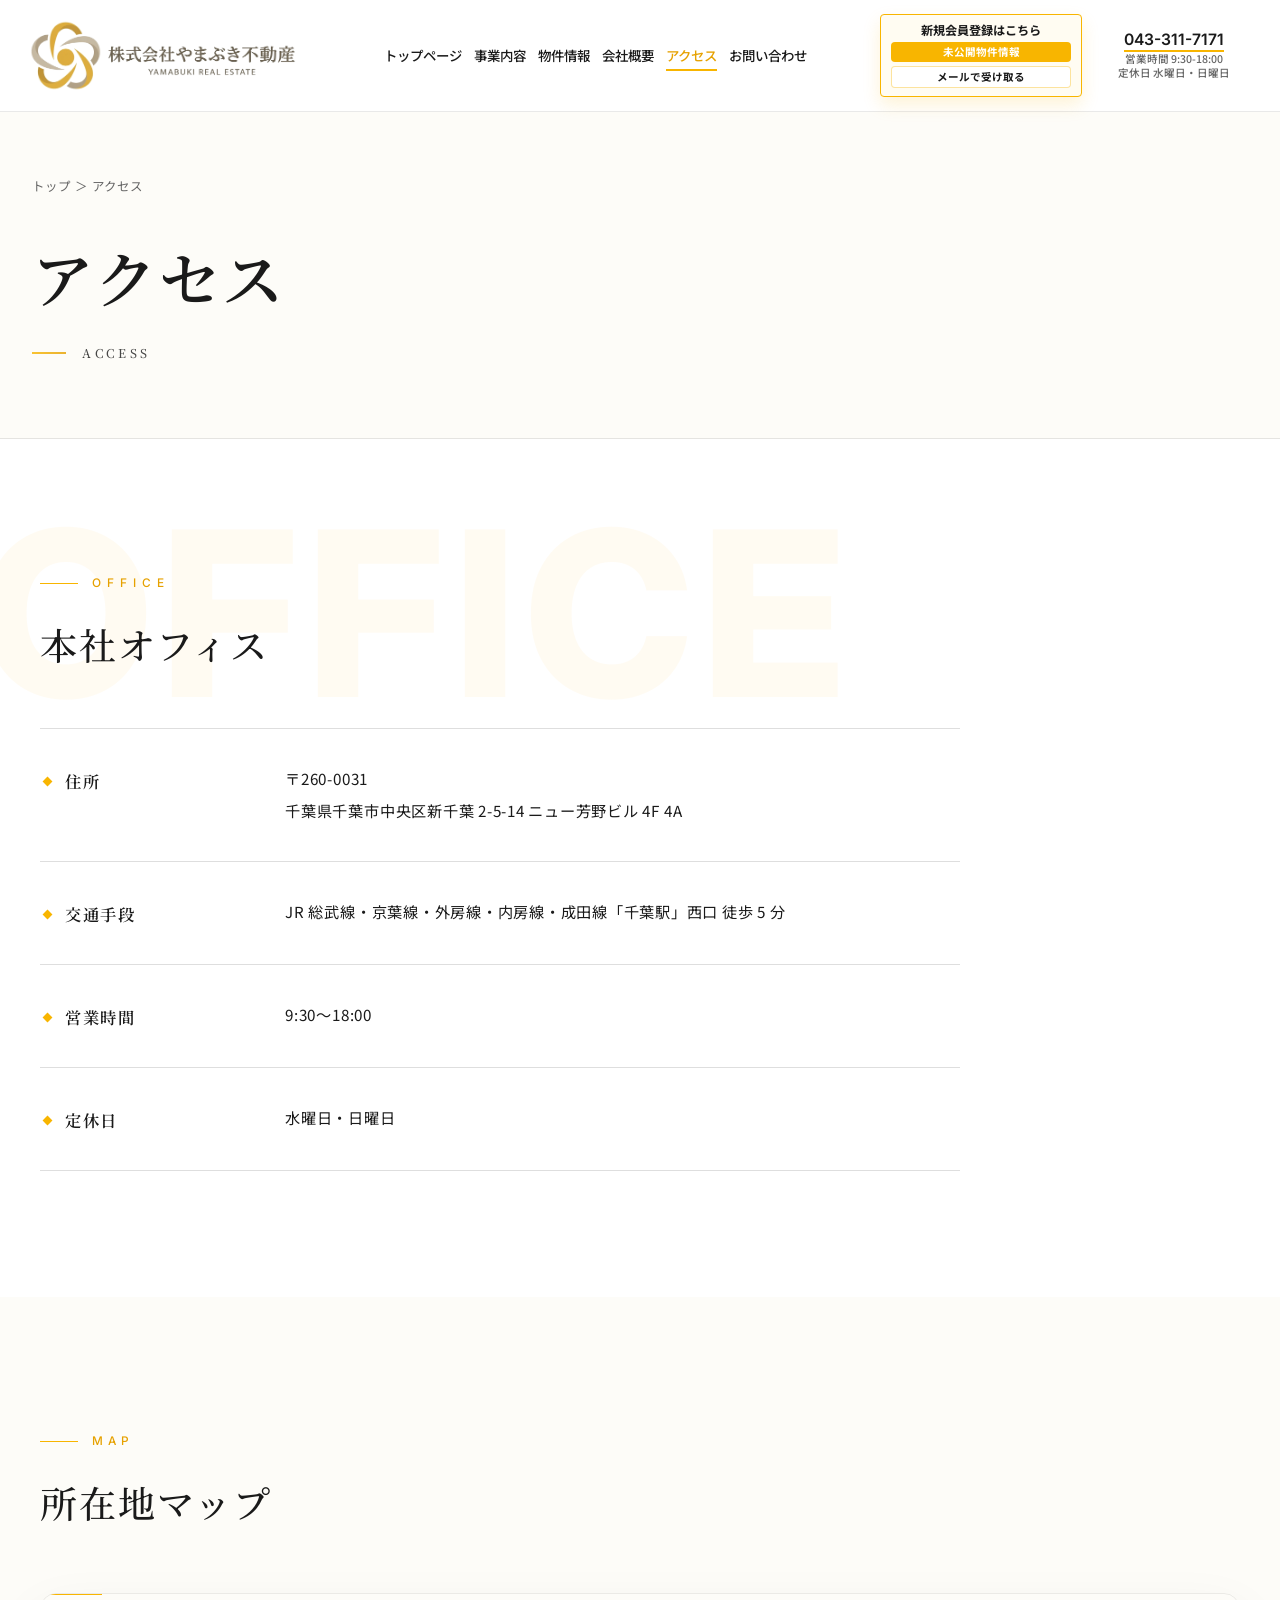
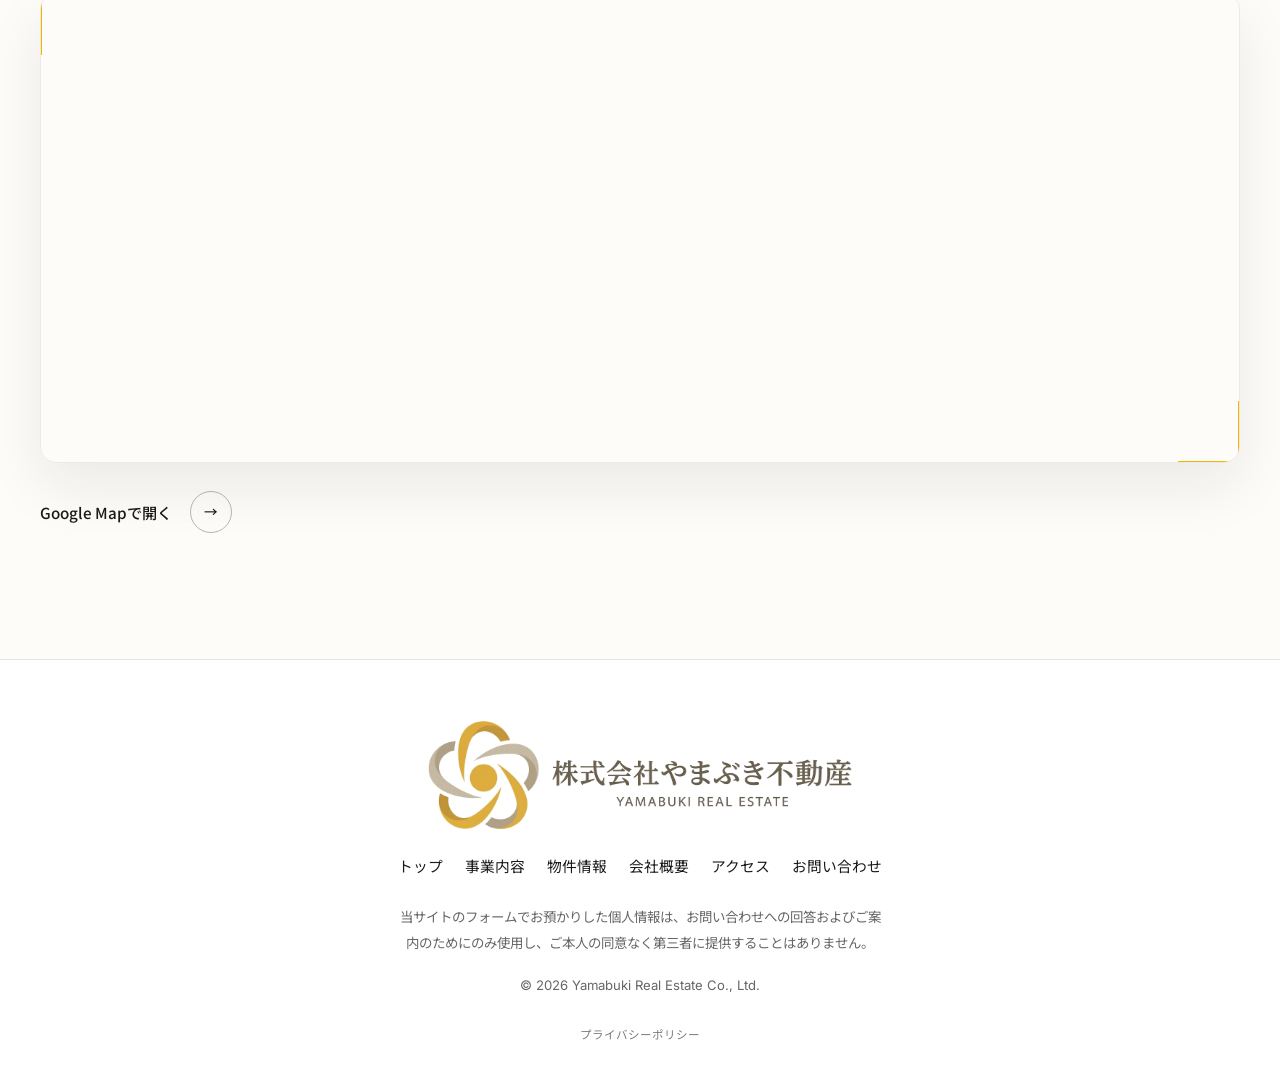
==== commit 60144ca4: "フィロソフィーコピーをPC/スマホで出し分け、検索・iPhone用アイコン一式を追加 Co-Authored-By: Claude Fable 5 <noreply@anthropic.com>" ====
--- a/access.html
+++ b/access.html
@@ -12,6 +12,9 @@
     <meta property="og:url" content="https://yamabuki-realestate.com/access.html">
     <meta name="twitter:card" content="summary_large_image">
     <link rel="icon" href="assets/favicon.ico">
+    <link rel="icon" type="image/png" sizes="192x192" href="assets/icon-192.png">
+    <link rel="icon" type="image/png" sizes="512x512" href="assets/icon-512.png">
+    <link rel="apple-touch-icon" href="assets/apple-touch-icon.png">
     <link rel="preconnect" href="https://fonts.googleapis.com">
     <link rel="preconnect" href="https://fonts.gstatic.com" crossorigin>
     <link href="https://fonts.googleapis.com/css2?family=Inter:wght@400;500;600;700&family=Noto+Sans+JP:wght@400;500;700&family=Noto+Serif+JP:wght@500;600&display=swap" rel="stylesheet">
--- a/styles.css
+++ b/styles.css
@@ -5131,7 +5131,7 @@
 
 .diagram-frame {
   margin: 0;
-  max-width: 860px;
+  max-width: none;
   margin-inline: auto;
   padding: clamp(20px, 3vw, 40px);
   background: #fff;
@@ -5486,3 +5486,21 @@
     display: none;
   }
 }
+
+.pc-only {
+  display: inline;
+}
+
+.sp-only {
+  display: none;
+}
+
+@media (max-width: 767px) {
+  .pc-only {
+    display: none;
+  }
+
+  .sp-only {
+    display: inline;
+  }
+}
